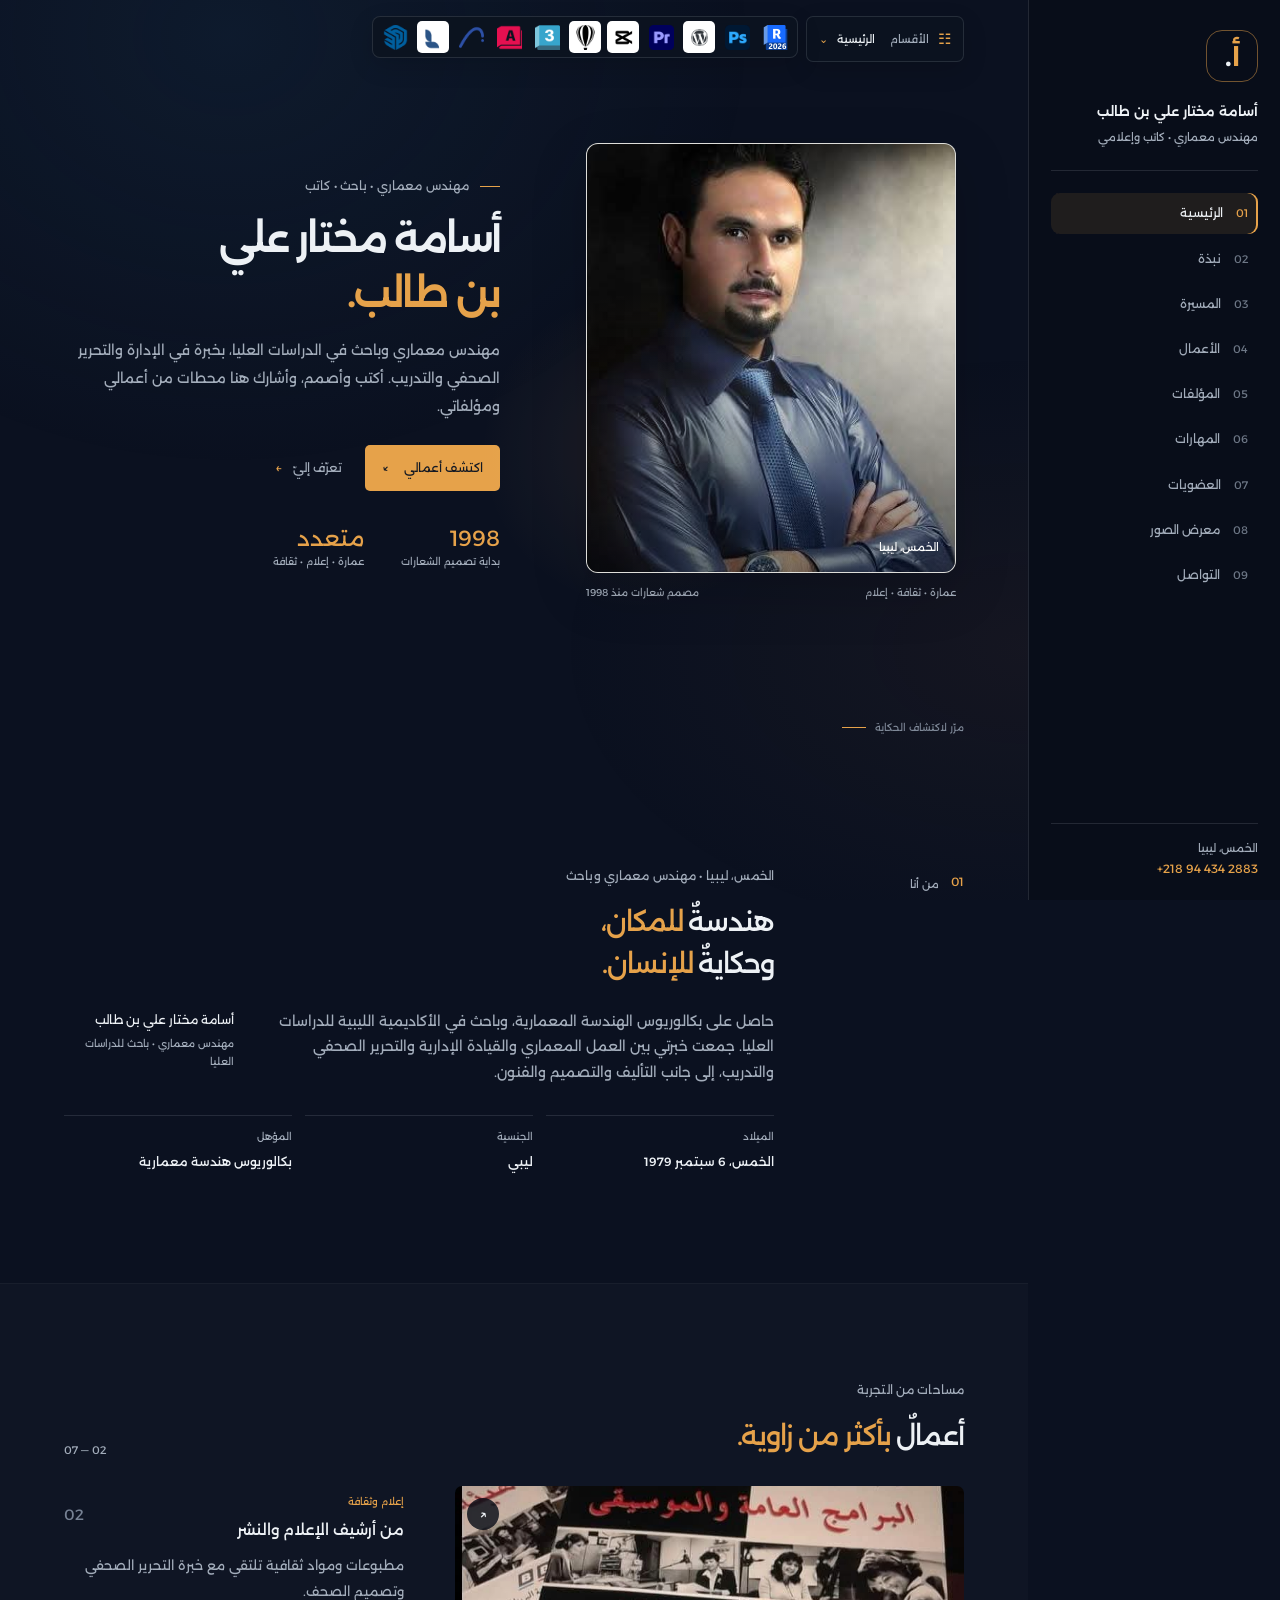
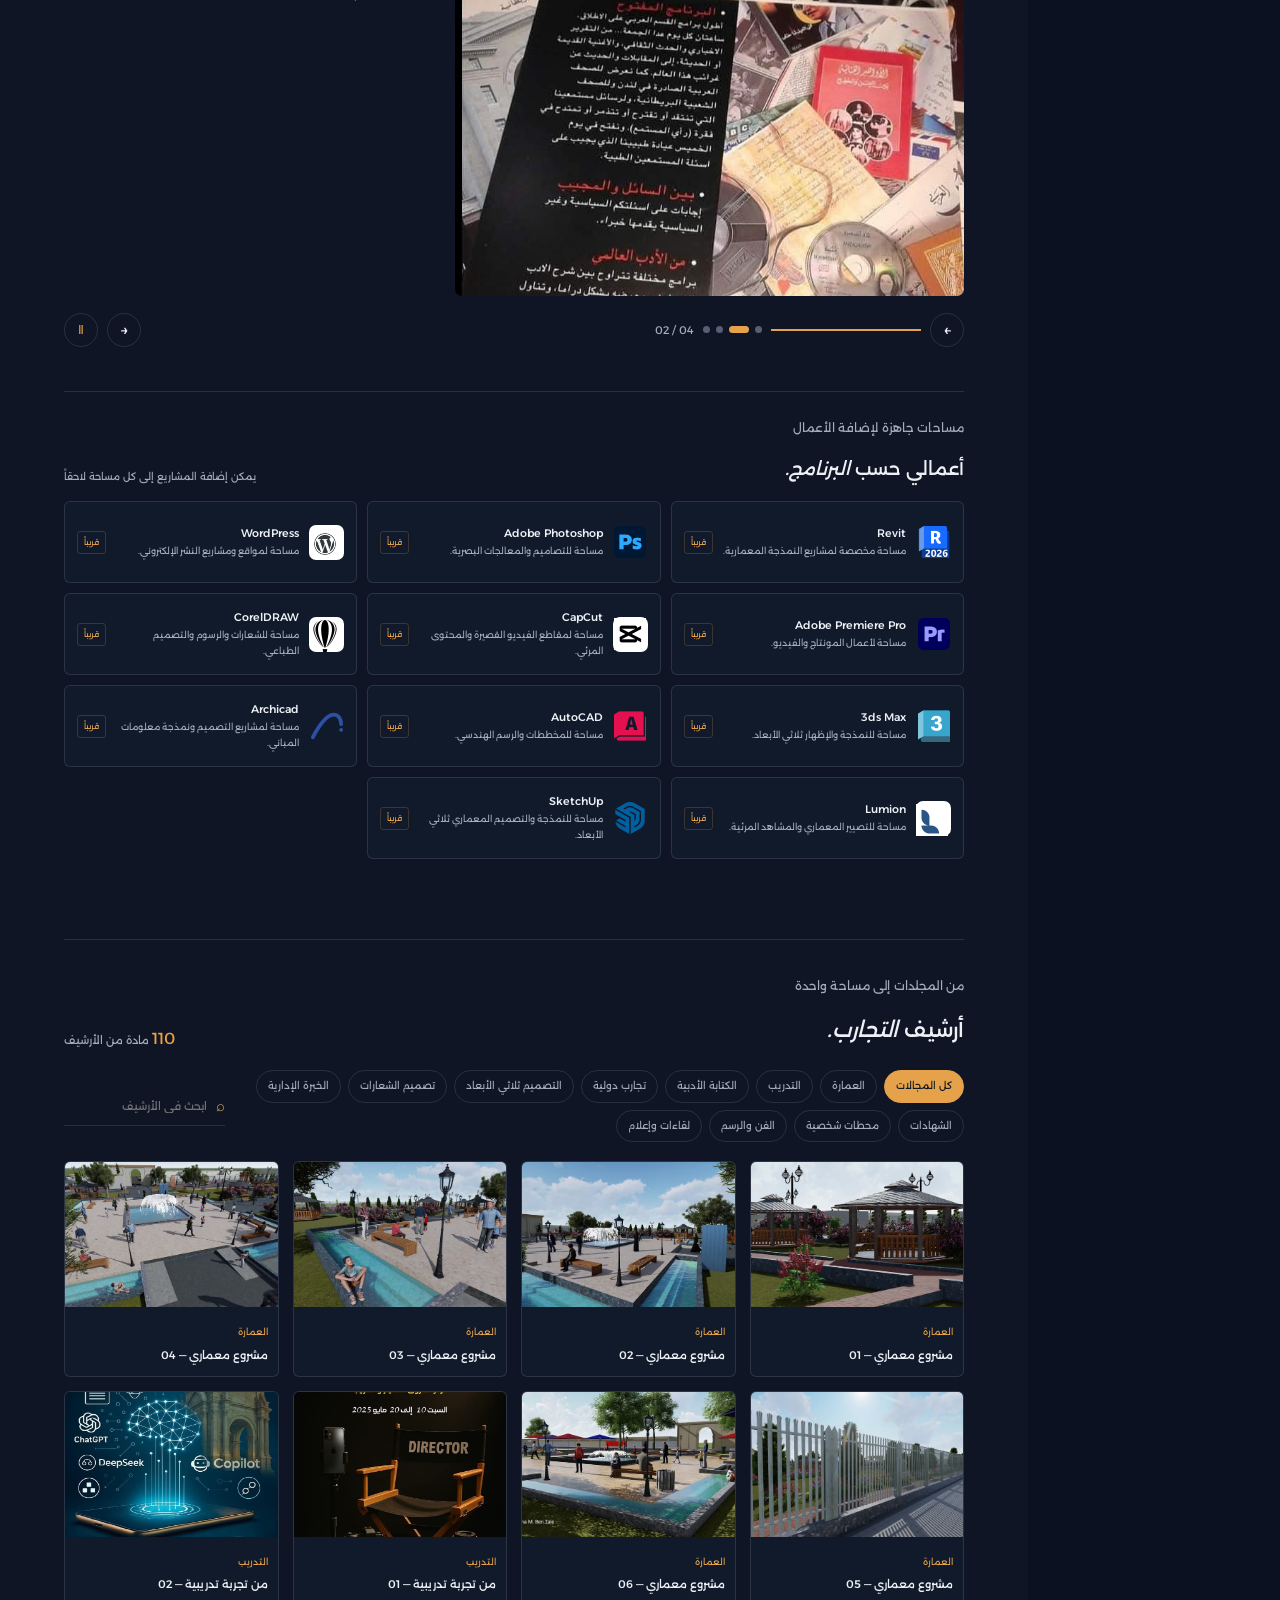
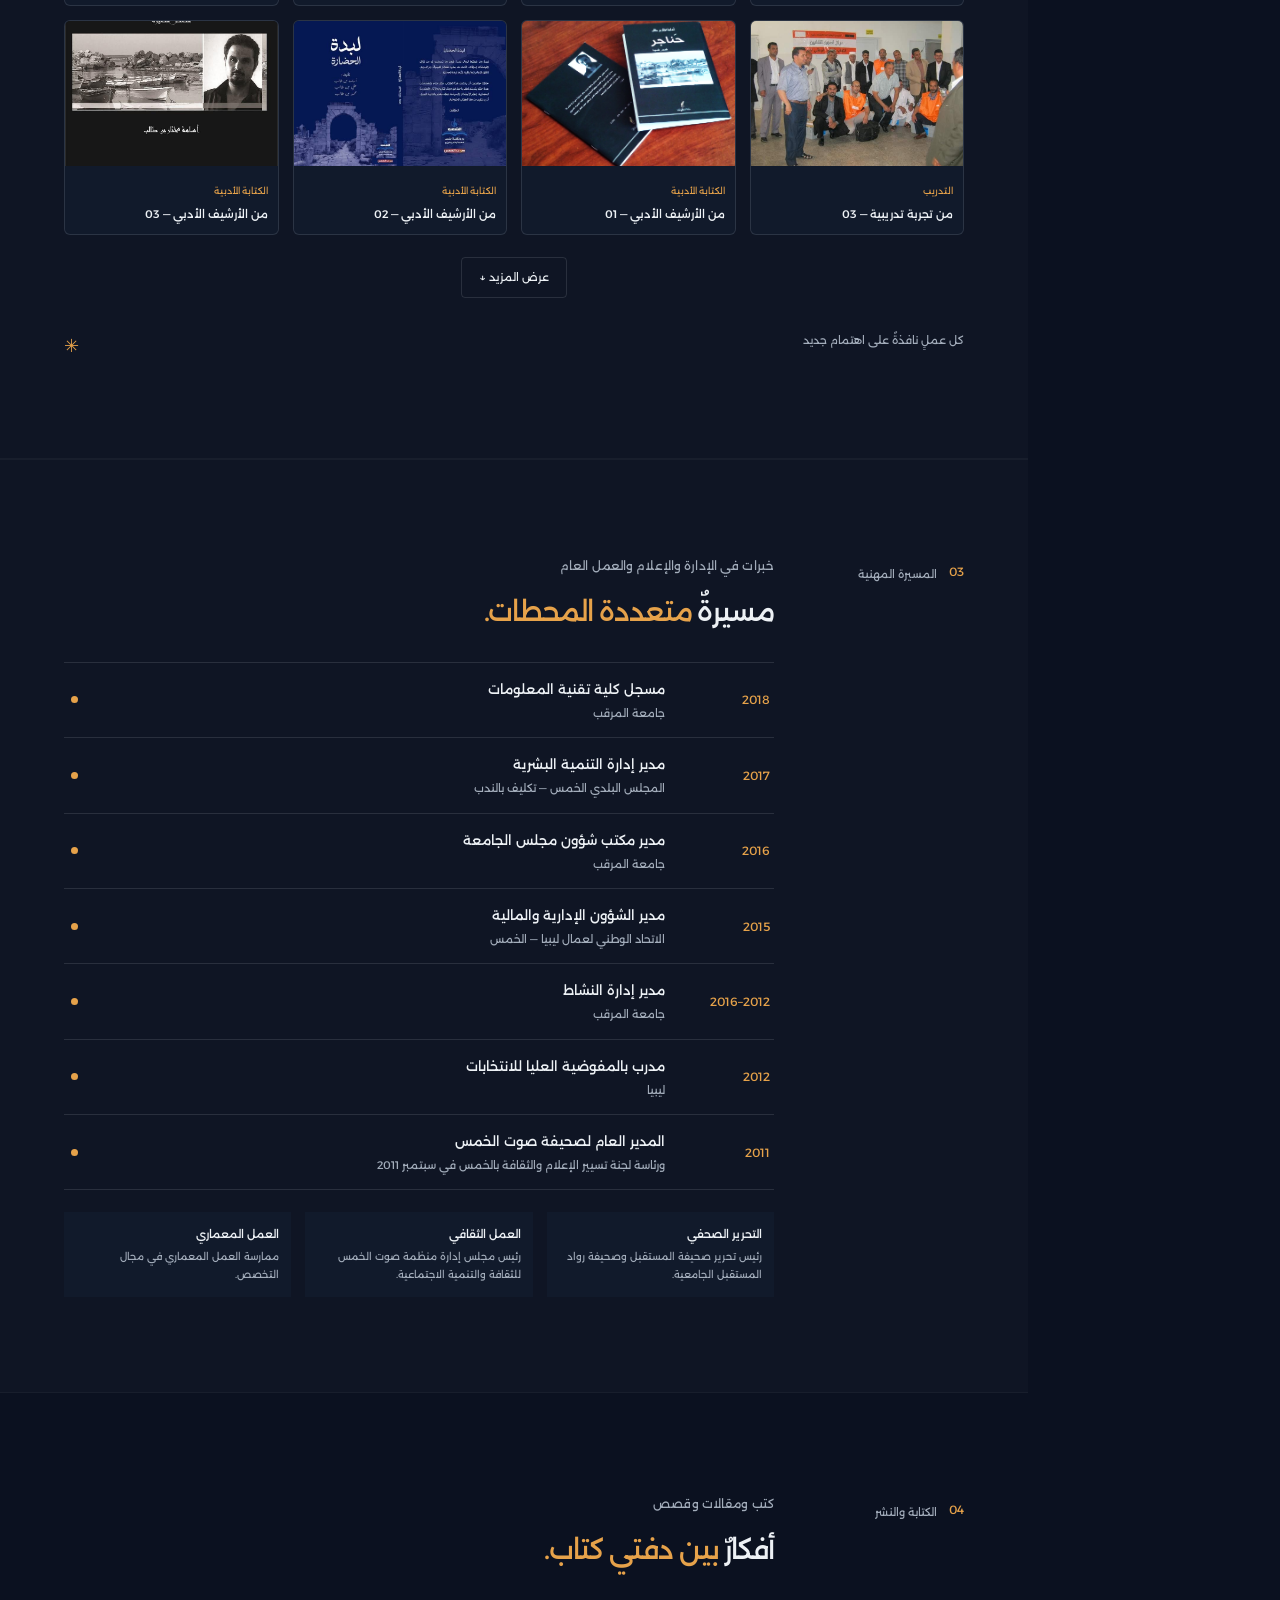
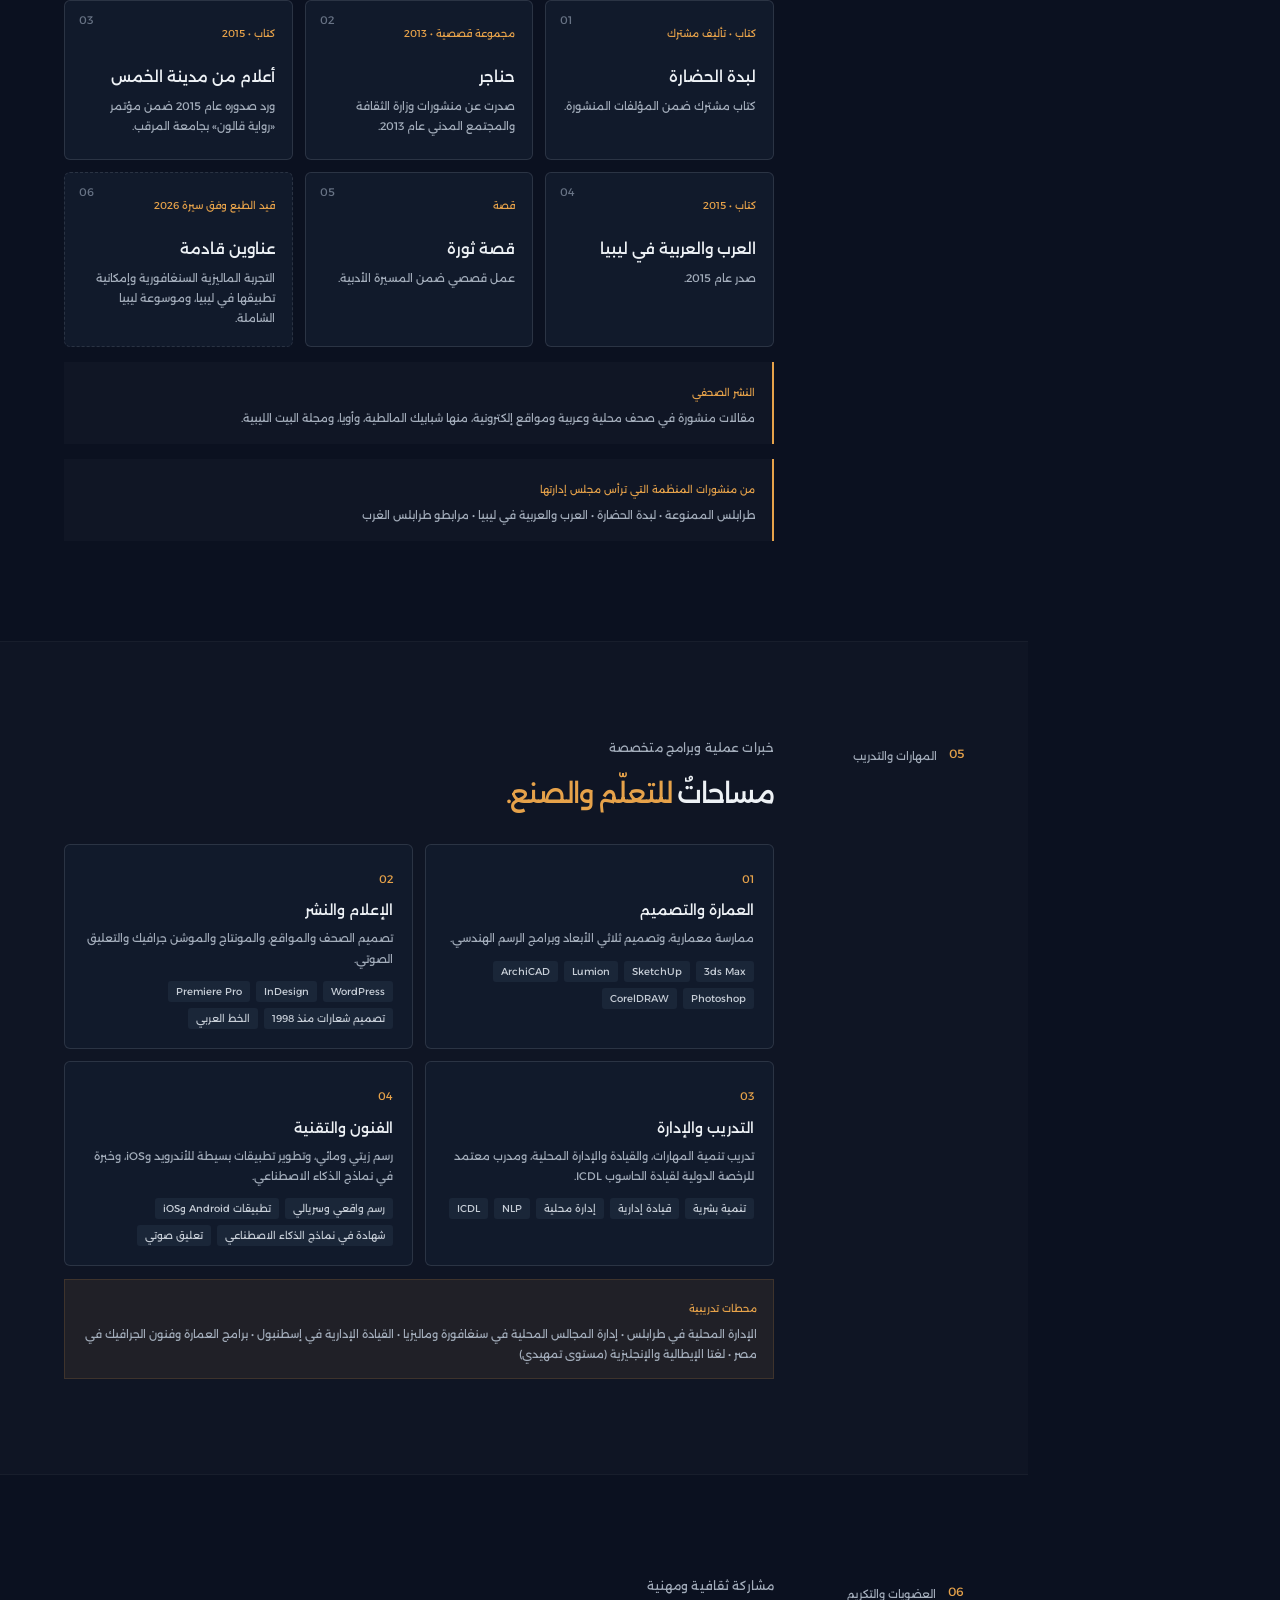
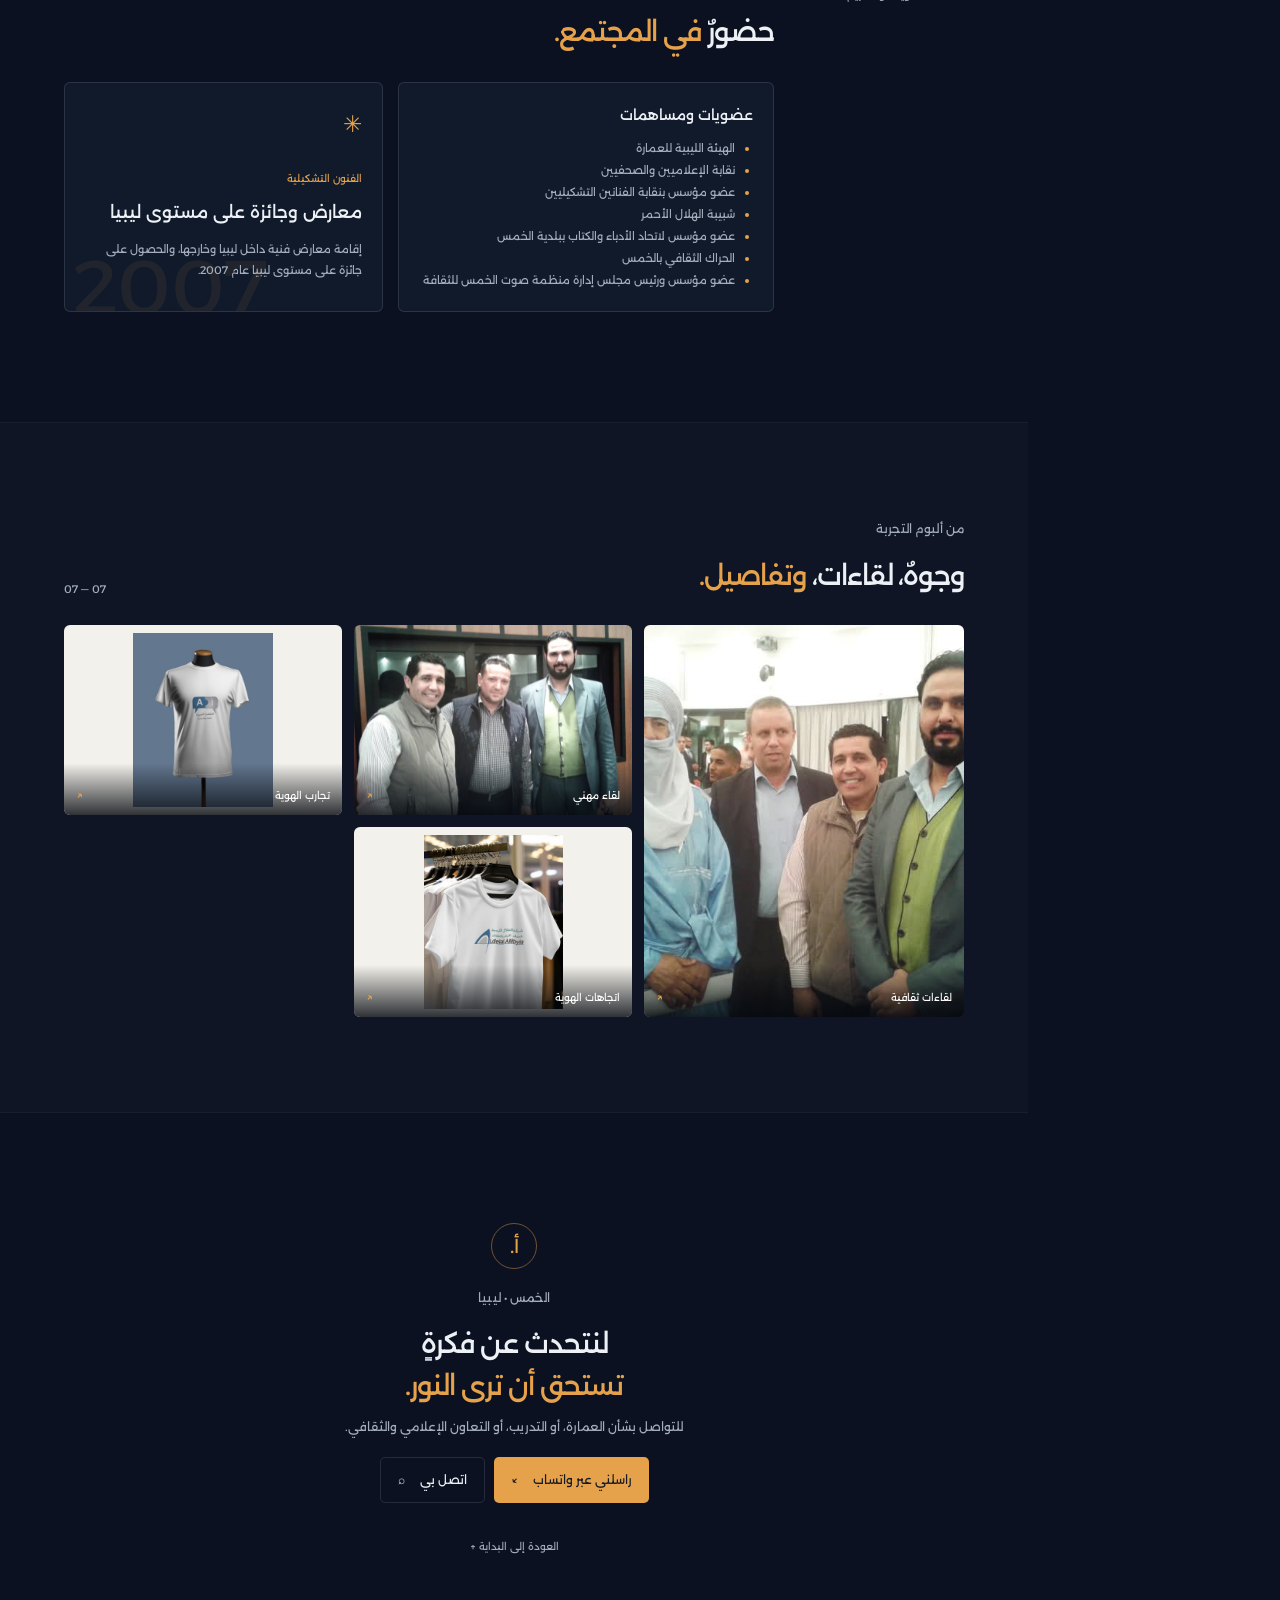
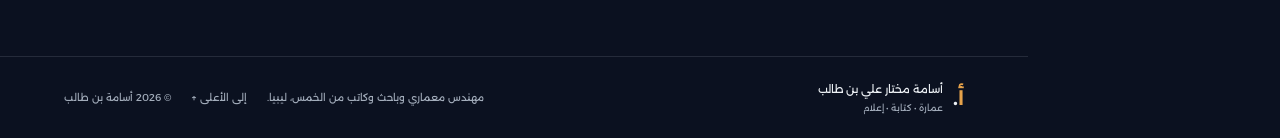
==== index.html @ 6894b748 "Publish Arabic portfolio site" ====
<!doctype html>
<html lang="ar" dir="rtl">
<head>
  <meta charset="utf-8">
  <meta name="viewport" content="width=device-width, initial-scale=1">
  <meta name="theme-color" content="#0b1120">
  <meta name="description" content="الموقع الشخصي لأسامة مختار علي بن طالب، مهندس معماري وباحث وكاتب وإعلامي من الخمس في ليبيا.">
  <title>أسامة مختار علي بن طالب — عمارة وكتابة وإعلام</title>
  <link rel="preconnect" href="https://fonts.googleapis.com">
  <link rel="preconnect" href="https://fonts.gstatic.com" crossorigin>
  <link href="https://fonts.googleapis.com/css2?family=Alexandria:wght@300;400;500;600;700&display=swap" rel="stylesheet">
  <link rel="stylesheet" href="style.css">
</head>
<body>
<div class="scroll-progress" aria-hidden="true"><span></span></div>
  <aside class="fixed-sidebar" aria-label="التنقل الرئيسي">
    <a class="side-brand" href="#top" aria-label="العودة للرئيسية"><span class="brand-mark">أ<span>.</span></span></a>
    <div class="side-identity"><strong>أسامة مختار علي بن طالب</strong><span>مهندس معماري • كاتب وإعلامي</span></div>
    <nav class="side-nav">
      <a class="active" href="#top"><span>01</span><b>الرئيسية</b></a>
      <a href="#about"><span>02</span><b>نبذة</b></a>
      <a href="#journey"><span>03</span><b>المسيرة</b></a>
      <a href="#work"><span>04</span><b>الأعمال</b></a>
      <a href="#publications"><span>05</span><b>المؤلفات</b></a>
      <a href="#skills"><span>06</span><b>المهارات</b></a>
      <a href="#affiliations"><span>07</span><b>العضويات</b></a>
      <a href="#gallery"><span>08</span><b>معرض الصور</b></a>
      <a href="#contact"><span>09</span><b>التواصل</b></a>
    </nav>
    <div class="side-contact"><span>الخمس، ليبيا</span><a href="tel:+218944342883" dir="ltr">+218 94 434 2883</a></div>
  </aside>

  <div class="quick-sections">
    <button class="quick-trigger" type="button" aria-expanded="false" aria-controls="quick-links"><span class="quick-trigger-icon">☷</span><span class="quick-label">الأقسام</span><span class="quick-current">الرئيسية</span><span class="quick-chevron">⌄</span></button>
    <nav class="quick-links" id="quick-links" aria-label="قائمة الأقسام" hidden>
      <a href="#top"><span>01</span>الرئيسية</a><a href="#about"><span>02</span>نبذة</a><a href="#journey"><span>03</span>المسيرة</a><a href="#work"><span>04</span>الأعمال</a><a href="#publications"><span>05</span>المؤلفات</a><a href="#skills"><span>06</span>المهارات</a><a href="#affiliations"><span>07</span>العضويات</a><a href="#gallery"><span>08</span>معرض الصور</a><a href="#contact"><span>09</span>التواصل</a>
    </nav>
  </div>
  <div class="software-shortcuts" aria-label="مساحات البرامج والأعمال"><a href="#tool-revit" aria-label="أعمال Revit" title="Revit"><img src="assets/software/revit-2026.png" alt="" loading="lazy"></a><a href="#tool-photoshop" aria-label="أعمال Adobe Photoshop" title="Photoshop"><img src="assets/software/photoshop-2026.png" alt="" loading="lazy"></a><a href="#tool-wordpress" aria-label="أعمال WordPress" title="WordPress"><img src="assets/software/wordpress.png" alt="" loading="lazy"></a><a href="#tool-premiere" aria-label="أعمال Adobe Premiere Pro" title="Premiere Pro"><img src="assets/software/premiere-pro-2026.png" alt="" loading="lazy"></a><a href="#tool-capcut" aria-label="أعمال CapCut" title="CapCut"><img src="assets/software/capcut.png" alt="" loading="lazy"></a><a href="#tool-corel" aria-label="أعمال CorelDRAW" title="CorelDRAW"><img src="assets/software/coreldraw.png" alt="" loading="lazy"></a><a href="#tool-3dsmax" aria-label="أعمال 3ds Max" title="3ds Max"><img src="assets/software/3dsmax.png" alt="" loading="lazy"></a><a href="#tool-autocad" aria-label="أعمال AutoCAD" title="AutoCAD"><img src="assets/software/autocad.png" alt="" loading="lazy"></a><a href="#tool-archicad" aria-label="أعمال Archicad" title="Archicad"><img src="assets/software/archicad.png" alt="" loading="lazy"></a><a href="#tool-lumion" aria-label="أعمال Lumion" title="Lumion"><img src="assets/software/lumion.png" alt="" loading="lazy"></a><a href="#tool-sketchup" aria-label="أعمال SketchUp" title="SketchUp"><img src="assets/software/sketchup.png" alt="" loading="lazy"></a></div>  <main>
    <section class="hero section-shell" id="top">
      <div class="hero-copy reveal">
        <p class="eyebrow"><i></i> مهندس معماري • باحث • كاتب</p>
        <h1>أسامة مختار علي<br><em>بن طالب.</em></h1>
        <p class="hero-intro">مهندس معماري وباحث في الدراسات العليا، بخبرة في الإدارة والتحرير الصحفي والتدريب. أكتب وأصمم، وأشارك هنا محطات من أعمالي ومؤلفاتي.</p>
        <div class="hero-actions"><a class="button button-dark" href="#work">اكتشف أعمالي <span>↙</span></a><a class="text-link" href="#about">تعرّف إليّ <span>←</span></a></div>
        <div class="hero-stats"><div><strong>1998</strong><span>بداية تصميم الشعارات</span></div><div><strong>متعدد</strong><span>عمارة • إعلام • ثقافة</span></div></div>
      </div>
      <div class="hero-art reveal"><div class="portrait-wrap"><img src="assets/portfolio/صور شخصية/FB_IMG_1752263552833.jpg" alt="صورة شخصية لأسامة مختار علي بن طالب" fetchpriority="high"><span class="portrait-tag">الخمس، ليبيا</span></div><div class="portrait-caption"><span>عمارة • ثقافة • إعلام</span><span>مصمم شعارات منذ 1998</span></div></div>
      <a class="scroll-cue" href="#about"><span></span> مرّر لاكتشاف الحكاية</a>
    </section>

    <section class="intro section-shell" id="about">
      <div class="section-label reveal"><span>01</span><span>من أنا</span></div>
      <div class="intro-content reveal"><p class="eyebrow">الخمس، ليبيا • مهندس معماري وباحث</p><h2>هندسةٌ <em>للمكان،</em><br>وحكايةٌ <em>للإنسان.</em></h2><div class="intro-bottom"><p>حاصل على بكالوريوس الهندسة المعمارية، وباحث في الأكاديمية الليبية للدراسات العليا. جمعت خبرتي بين العمل المعماري والقيادة الإدارية والتحرير الصحفي والتدريب، إلى جانب التأليف والتصميم والفنون.</p><div class="signature">أسامة مختار علي بن طالب <span>مهندس معماري • باحث للدراسات العليا</span></div></div><div class="bio-facts"><div><span>الميلاد</span><b>الخمس، 6 سبتمبر 1979</b></div><div><span>الجنسية</span><b>ليبي</b></div><div><span>المؤهل</span><b>بكالوريوس هندسة معمارية</b></div></div></div>
    </section>

    <section class="work-section" id="work">
      <div class="section-shell">
        <div class="section-heading reveal"><div><p class="eyebrow">مساحات من التجربة</p><h2>أعمالٌ <em>بأكثر من زاوية.</em></h2></div><span class="heading-count">02 — 07</span></div>
        <div class="work-grid work-slideshow" id="work-slideshow" aria-live="polite">
          <article class="work-card work-large reveal"><a href="assets/portfolio/تصاميم شعارات/FB_IMG_1752262540104.jpg" class="image-link" data-lightbox data-caption="هوية معمارية — تصوّرات للشعار"><img src="assets/portfolio/تصاميم شعارات/FB_IMG_1752262540104.jpg" alt="تصميم هوية معمارية باسم Architect Osama" loading="lazy"><span class="open-icon">↗</span></a><div class="work-meta"><div><span class="category">هوية بصرية</span><h3>ملامحُ هويةٍ معمارية</h3></div><span class="work-number">01</span></div><p>محاولات لصياغة علامة تجمع بين الحرف والبيت، وتترجم روح العمارة في لغة بصرية بسيطة.</p></article>
          <article class="work-card reveal"><a href="assets/FB_IMG_1752262755789.jpg" class="image-link" data-lightbox data-caption="مواد إعلامية وثقافية"><img src="assets/FB_IMG_1752262755789.jpg" alt="مطبوعات ومواد إعلامية وثقافية" loading="lazy"><span class="open-icon">↗</span></a><div class="work-meta"><div><span class="category">إعلام وثقافة</span><h3>من أرشيف الإعلام والنشر</h3></div><span class="work-number">02</span></div><p>مطبوعات ومواد ثقافية تلتقي مع خبرة التحرير الصحفي وتصميم الصحف.</p></article>
          <article class="work-card reveal"><a href="assets/FB_IMG_1680208608069.jpg" class="image-link" data-lightbox data-caption="حوار إذاعي في الاستوديو"><img src="assets/FB_IMG_1680208608069.jpg" alt="لقاء إذاعي في الاستوديو" loading="lazy"><span class="open-icon">↗</span></a><div class="work-meta"><div><span class="category">لقاءات وحوار</span><h3>حين يبدأ الحوار</h3></div><span class="work-number">03</span></div><p>مساحة للاستماع وتبادل الأفكار، حيث يلتقي الصوت بالتجربة الإنسانية.</p></article>
          <article class="work-card work-large reveal"><a href="assets/FB_IMG_1752262750386.jpg" class="image-link" data-lightbox data-caption="مراسلات ومواد ثقافية من ليبيا"><img src="assets/FB_IMG_1752262750386.jpg" alt="رسالة ومطبوعات ثقافية من ليبيا" loading="lazy"><span class="open-icon">↗</span></a><div class="work-meta"><div><span class="category">أرشيف شخصي</span><h3>رسائلٌ تحمل الحكاية</h3></div><span class="work-number">04</span></div><p>وثيقة من رحلةٍ شخصية؛ تذكيرٌ بأن لكل مشروع بداية، ولكل فكرة طريقاً تعبره.</p></article>
        </div>
        <div class="slideshow-controls" aria-label="التحكم في عرض الأعمال"><button type="button" class="slide-prev" aria-label="العمل السابق">←</button><span class="slide-progress" aria-hidden="true"><i></i></span><div class="slide-dots" role="group" aria-label="اختر عملاً"></div><span class="slide-counter" aria-live="polite"></span><button type="button" class="slide-next" aria-label="العمل التالي">→</button><button type="button" class="slide-pause" aria-label="إيقاف العرض التلقائي">Ⅱ</button></div>
        <section class="software-work" aria-labelledby="software-heading"><div class="software-heading"><div><p class="eyebrow">مساحات جاهزة لإضافة الأعمال</p><h3 id="software-heading">أعمالي حسب <em>البرنامج.</em></h3></div><span>يمكن إضافة المشاريع إلى كل مساحة لاحقاً</span></div><div class="software-grid"><article class="software-card reveal" id="tool-revit"><span class="software-icon"><img src="assets/software/revit-2026.png" alt="" loading="lazy"></span><div><h4>Revit</h4><p>مساحة مخصصة لمشاريع النمذجة المعمارية.</p></div><span class="software-empty">قريباً</span></article><article class="software-card reveal" id="tool-photoshop"><span class="software-icon"><img src="assets/software/photoshop-2026.png" alt="" loading="lazy"></span><div><h4>Adobe Photoshop</h4><p>مساحة للتصاميم والمعالجات البصرية.</p></div><span class="software-empty">قريباً</span></article><article class="software-card reveal" id="tool-wordpress"><span class="software-icon"><img src="assets/software/wordpress.png" alt="" loading="lazy"></span><div><h4>WordPress</h4><p>مساحة لمواقع ومشاريع النشر الإلكتروني.</p></div><span class="software-empty">قريباً</span></article><article class="software-card reveal" id="tool-premiere"><span class="software-icon"><img src="assets/software/premiere-pro-2026.png" alt="" loading="lazy"></span><div><h4>Adobe Premiere Pro</h4><p>مساحة لأعمال المونتاج والفيديو.</p></div><span class="software-empty">قريباً</span></article><article class="software-card reveal" id="tool-capcut"><span class="software-icon"><img src="assets/software/capcut.png" alt="" loading="lazy"></span><div><h4>CapCut</h4><p>مساحة لمقاطع الفيديو القصيرة والمحتوى المرئي.</p></div><span class="software-empty">قريباً</span></article><article class="software-card reveal" id="tool-corel"><span class="software-icon"><img src="assets/software/coreldraw.png" alt="" loading="lazy"></span><div><h4>CorelDRAW</h4><p>مساحة للشعارات والرسوم والتصميم الطباعي.</p></div><span class="software-empty">قريباً</span></article><article class="software-card reveal" id="tool-3dsmax"><span class="software-icon"><img src="assets/software/3dsmax.png" alt="" loading="lazy"></span><div><h4>3ds Max</h4><p>مساحة للنمذجة والإظهار ثلاثي الأبعاد.</p></div><span class="software-empty">قريباً</span></article><article class="software-card reveal" id="tool-autocad"><span class="software-icon"><img src="assets/software/autocad.png" alt="" loading="lazy"></span><div><h4>AutoCAD</h4><p>مساحة للمخططات والرسم الهندسي.</p></div><span class="software-empty">قريباً</span></article><article class="software-card reveal" id="tool-archicad"><span class="software-icon"><img src="assets/software/archicad.png" alt="" loading="lazy"></span><div><h4>Archicad</h4><p>مساحة لمشاريع التصميم ونمذجة معلومات المباني.</p></div><span class="software-empty">قريباً</span></article><article class="software-card reveal" id="tool-lumion"><span class="software-icon"><img src="assets/software/lumion.png" alt="" loading="lazy"></span><div><h4>Lumion</h4><p>مساحة للتصيير المعماري والمشاهد المرئية.</p></div><span class="software-empty">قريباً</span></article><article class="software-card reveal" id="tool-sketchup"><span class="software-icon"><img src="assets/software/sketchup.png" alt="" loading="lazy"></span><div><h4>SketchUp</h4><p>مساحة للنمذجة والتصميم المعماري ثلاثي الأبعاد.</p></div><span class="software-empty">قريباً</span></article></div></section>
        <div class="archive-block" id="archive">
          <div class="archive-heading reveal"><div><p class="eyebrow">من المجلدات إلى مساحة واحدة</p><h3>أرشيف <em>التجارب.</em></h3></div><span class="archive-count"><b id="archive-total">٠</b> مادة من الأرشيف</span></div>
          <div class="archive-toolbar"><div class="archive-filters" role="group" aria-label="تصفية الأعمال حسب المجال"></div><label class="archive-search"><span>⌕</span><input type="search" id="archive-search" placeholder="ابحث في الأرشيف" aria-label="ابحث في الأرشيف"></label></div>
          <div class="archive-grid" id="archive-grid" aria-live="polite"></div>
          <div class="archive-empty" hidden>لا توجد نتائج تطابق بحثك.</div>
          <button class="archive-more" id="archive-more" type="button">عرض المزيد <span>↓</span></button>
        </div>
        <div class="work-foot reveal"><span>كل عملٍ نافذةٌ على اهتمام جديد</span><span class="ornament">✳</span></div>
      </div>
    </section>

    <section class="career-section" id="journey"><div class="section-shell career-layout">
      <div class="section-label reveal"><span>03</span><span>المسيرة المهنية</span></div>
      <div class="career-content"><div class="section-heading reveal"><div><p class="eyebrow">خبرات في الإدارة والإعلام والعمل العام</p><h2>مسيرةٌ <em>متعددة المحطات.</em></h2></div></div>
        <div class="timeline">
          <article class="timeline-item reveal"><span class="timeline-date">2018</span><div><h3>مسجل كلية تقنية المعلومات</h3><p>جامعة المرقب</p></div><span class="timeline-dot"></span></article>
          <article class="timeline-item reveal"><span class="timeline-date">2017</span><div><h3>مدير إدارة التنمية البشرية</h3><p>المجلس البلدي الخمس — تكليف بالندب</p></div><span class="timeline-dot"></span></article>
          <article class="timeline-item reveal"><span class="timeline-date">2016</span><div><h3>مدير مكتب شؤون مجلس الجامعة</h3><p>جامعة المرقب</p></div><span class="timeline-dot"></span></article>
          <article class="timeline-item reveal"><span class="timeline-date">2015</span><div><h3>مدير الشؤون الإدارية والمالية</h3><p>الاتحاد الوطني لعمال ليبيا — الخمس</p></div><span class="timeline-dot"></span></article>
          <article class="timeline-item reveal"><span class="timeline-date">2012–2016</span><div><h3>مدير إدارة النشاط</h3><p>جامعة المرقب</p></div><span class="timeline-dot"></span></article>
          <article class="timeline-item reveal"><span class="timeline-date">2012</span><div><h3>مدرب بالمفوضية العليا للانتخابات</h3><p>ليبيا</p></div><span class="timeline-dot"></span></article>
          <article class="timeline-item reveal"><span class="timeline-date">2011</span><div><h3>المدير العام لصحيفة صوت الخمس</h3><p>ورئاسة لجنة تسيير الإعلام والثقافة بالخمس في سبتمبر 2011</p></div><span class="timeline-dot"></span></article>
        </div>
        <div class="career-notes reveal"><p><b>التحرير الصحفي</b> رئيس تحرير صحيفة المستقبل وصحيفة رواد المستقبل الجامعية.</p><p><b>العمل الثقافي</b> رئيس مجلس إدارة منظمة صوت الخمس للثقافة والتنمية الاجتماعية.</p><p><b>العمل المعماري</b> ممارسة العمل المعماري في مجال التخصص.</p></div>
      </div>
    </div></section>

    <section class="publications section-shell" id="publications"><div class="section-label reveal"><span>04</span><span>الكتابة والنشر</span></div><div class="pub-content">
      <div class="section-heading reveal"><div><p class="eyebrow">كتب ومقالات وقصص</p><h2>أفكارٌ <em>بين دفتي كتاب.</em></h2></div></div>
      <div class="book-grid">
        <article class="book-card reveal"><span class="book-index">01</span><span class="book-type">كتاب • تأليف مشترك</span><h3>لبدة الحضارة</h3><p>كتاب مشترك ضمن المؤلفات المنشورة.</p></article>
        <article class="book-card reveal"><span class="book-index">02</span><span class="book-type">مجموعة قصصية • 2013</span><h3>حناجر</h3><p>صدرت عن منشورات وزارة الثقافة والمجتمع المدني عام 2013.</p></article>
        <article class="book-card reveal"><span class="book-index">03</span><span class="book-type">كتاب • 2015</span><h3>أعلام من مدينة الخمس</h3><p>ورد صدوره عام 2015 ضمن مؤتمر «رواية قالون» بجامعة المرقب.</p></article>
        <article class="book-card reveal"><span class="book-index">04</span><span class="book-type">كتاب • 2015</span><h3>العرب والعربية في ليبيا</h3><p>صدر عام 2015.</p></article>
        <article class="book-card reveal"><span class="book-index">05</span><span class="book-type">قصة</span><h3>قصة ثورة</h3><p>عمل قصصي ضمن المسيرة الأدبية.</p></article>
        <article class="book-card book-upcoming reveal"><span class="book-index">06</span><span class="book-type">قيد الطبع وفق سيرة 2026</span><h3>عناوين قادمة</h3><p>التجربة الماليزية السنغافورية وإمكانية تطبيقها في ليبيا، وموسوعة ليبيا الشاملة.</p></article>
      </div>
      <div class="press-note reveal"><span>النشر الصحفي</span><p>مقالات منشورة في صحف محلية وعربية ومواقع إلكترونية، منها شبابيك المالطية، وأويا، ومجلة البيت الليبية.</p></div>
      <div class="org-publications reveal"><span>من منشورات المنظمة التي ترأس مجلس إدارتها</span><p>طرابلس الممنوعة • لبدة الحضارة • العرب والعربية في ليبيا • مرابطو طرابلس الغرب</p></div>
    </div></section>

    <section class="skills-section" id="skills"><div class="section-shell skills-layout"><div class="section-label reveal"><span>05</span><span>المهارات والتدريب</span></div><div class="skills-content">
      <div class="section-heading reveal"><div><p class="eyebrow">خبرات عملية وبرامج متخصصة</p><h2>مساحاتٌ <em>للتعلّم والصنع.</em></h2></div></div>
      <div class="skill-panels">
        <article class="skill-panel reveal"><span class="skill-number">01</span><h3>العمارة والتصميم</h3><p>ممارسة معمارية، وتصميم ثلاثي الأبعاد وبرامج الرسم الهندسي.</p><div class="skill-tags"><span>3ds Max</span><span>SketchUp</span><span>Lumion</span><span>ArchiCAD</span><span>Photoshop</span><span>CorelDRAW</span></div></article>
        <article class="skill-panel reveal"><span class="skill-number">02</span><h3>الإعلام والنشر</h3><p>تصميم الصحف والمواقع، والمونتاج والموشن جرافيك والتعليق الصوتي.</p><div class="skill-tags"><span>WordPress</span><span>InDesign</span><span>Premiere Pro</span><span>تصميم شعارات منذ 1998</span><span>الخط العربي</span></div></article>
        <article class="skill-panel reveal"><span class="skill-number">03</span><h3>التدريب والإدارة</h3><p>تدريب تنمية المهارات، والقيادة والإدارة المحلية، ومدرب معتمد للرخصة الدولية لقيادة الحاسوب ICDL.</p><div class="skill-tags"><span>تنمية بشرية</span><span>قيادة إدارية</span><span>إدارة محلية</span><span>NLP</span><span>ICDL</span></div></article>
        <article class="skill-panel reveal"><span class="skill-number">04</span><h3>الفنون والتقنية</h3><p>رسم زيتي ومائي، وتطوير تطبيقات بسيطة للأندرويد وiOS، وخبرة في نماذج الذكاء الاصطناعي.</p><div class="skill-tags"><span>رسم واقعي وسريالي</span><span>تطبيقات Android وiOS</span><span>شهادة في نماذج الذكاء الاصطناعي</span><span>تعليق صوتي</span></div></article>
      </div>
      <div class="training-strip reveal"><span>محطات تدريبية</span><p>الإدارة المحلية في طرابلس • إدارة المجالس المحلية في سنغافورة وماليزيا • القيادة الإدارية في إسطنبول • برامج العمارة وفنون الجرافيك في مصر • لغتا الإيطالية والإنجليزية (مستوى تمهيدي)</p></div>
    </div></div></section>

    <section class="affiliations section-shell" id="affiliations"><div class="section-label reveal"><span>06</span><span>العضويات والتكريم</span></div><div class="affiliations-content"><div class="section-heading reveal"><div><p class="eyebrow">مشاركة ثقافية ومهنية</p><h2>حضورٌ <em>في المجتمع.</em></h2></div></div><div class="affiliations-grid">
      <div class="affiliation-list reveal"><h3>عضويات ومساهمات</h3><ul><li>الهيئة الليبية للعمارة</li><li>نقابة الإعلاميين والصحفيين</li><li>عضو مؤسس بنقابة الفنانين التشكيليين</li><li>شبيبة الهلال الأحمر</li><li>عضو مؤسس لاتحاد الأدباء والكتاب ببلدية الخمس</li><li>الحراك الثقافي بالخمس</li><li>عضو مؤسس ورئيس مجلس إدارة منظمة صوت الخمس للثقافة</li></ul></div>
      <div class="award-card reveal"><span class="award-star">✳</span><span class="book-type">الفنون التشكيلية</span><h3>معارض وجائزة على مستوى ليبيا</h3><p>إقامة معارض فنية داخل ليبيا وخارجها، والحصول على جائزة على مستوى ليبيا عام 2007.</p><span class="award-year">2007</span></div>
    </div></div></section>

    <section class="gallery-section" id="gallery">
      <div class="section-shell"><div class="section-heading reveal"><div><p class="eyebrow">من ألبوم التجربة</p><h2>وجوهٌ، لقاءات، <em>وتفاصيل.</em></h2></div><span class="heading-count">07 — 07</span></div>
        <div class="gallery-grid">
          <button class="gallery-item gallery-tall reveal" data-lightbox data-src="assets/FB_IMG_1752263571634.jpg" data-caption="لقاء ضمن نشاط ثقافي" aria-label="تكبير صورة لقاء ثقافي"><img src="assets/FB_IMG_1752263571634.jpg" alt="لقاء ثقافي مع مجموعة من المشاركين" loading="lazy"><span>لقاءات ثقافية <b>↗</b></span></button>
          <button class="gallery-item reveal" data-lightbox data-src="assets/FB_IMG_1752263576389.jpg" data-caption="لقاء مهني"><img src="assets/FB_IMG_1752263576389.jpg" alt="لقاء مهني" loading="lazy"><span>لقاء مهني <b>↗</b></span></button>
          <button class="gallery-item gallery-logo reveal" data-lightbox data-src="assets/portfolio/تصاميم شعارات/FB_IMG_1752262543356.jpg" data-caption="اتجاهات متعددة لهوية Architect Osama" aria-label="تكبير تصاميم الشعار"><img src="assets/portfolio/تصاميم شعارات/FB_IMG_1752262543356.jpg" alt="مجموعة تصورات لهوية Architect Osama" loading="lazy"><span>تجارب الهوية <b>↗</b></span></button>
          <button class="gallery-item gallery-logo reveal" data-lightbox data-src="assets/portfolio/تصاميم شعارات/FB_IMG_1752262548544.jpg" data-caption="اتجاه بديل لهوية Architect Osama" aria-label="تكبير تصور بديل للشعار"><img src="assets/portfolio/تصاميم شعارات/FB_IMG_1752262548544.jpg" alt="تصوّر أسود وبرتقالي لهوية Architect Osama" loading="lazy"><span>اتجاهات الهوية <b>↗</b></span></button>
        </div>
      </div>
    </section>

    <section class="closing section-shell" id="contact"><div class="closing-mark">أ.</div><p class="eyebrow reveal">الخمس • ليبيا</p><h2 class="reveal">لنتحدث عن فكرةٍ<br><em>تستحق أن ترى النور.</em></h2><p class="contact-intro reveal">للتواصل بشأن العمارة، أو التدريب، أو التعاون الإعلامي والثقافي.</p><div class="contact-actions reveal"><a class="button button-dark" href="https://wa.me/218944342883" target="_blank" rel="noopener">راسلني عبر واتساب <span>↙</span></a><a class="button button-light" href="tel:+218944342883">اتصل بي <span>⌕</span></a></div><a href="#top" class="back-to-top-link">العودة إلى البداية ↑</a></section>
  </main>
  <footer class="site-footer"><a class="brand" href="#top"><span class="brand-mark">أ<span>.</span></span><span class="brand-name">أسامة مختار علي بن طالب<small>عمارة • كتابة • إعلام</small></span></a><p>مهندس معماري وباحث وكاتب من الخمس، ليبيا.</p><a href="#top" class="back-top">إلى الأعلى ↑</a><small class="copyright">© <span id="year"></span> أسامة بن طالب</small></footer>
  <div class="lightbox" role="dialog" aria-modal="true" aria-label="عارض الصور" aria-hidden="true"><button class="lightbox-close" aria-label="إغلاق الصورة">×</button><button class="lightbox-prev" aria-label="الصورة السابقة">→</button><figure><img src="" alt=""><figcaption></figcaption></figure><button class="lightbox-next" aria-label="الصورة التالية">←</button></div>
  <script src="assets/portfolio-data.js"></script>
  <script src="script.js"></script>
</body>
</html>
---- style.css ----
:root{--bg:#0b1120;--panel:#111a2b;--panel-2:#151f32;--line:rgba(226,232,240,.12);--text:#edf1f5;--muted:#a3adbb;--accent:#e6a24a;--accent-2:#c87945;--sidebar:252px;--content:1160px;--body:15px;--small:13px;--h1:clamp(2rem,3.1vw,2.8rem);--h2:clamp(1.55rem,2.1vw,2rem);font-family:"Alexandria",Tahoma,sans-serif;color-scheme:dark}*{box-sizing:border-box}html{scroll-behavior:smooth;scroll-padding-top:30px}body{margin:0;background:var(--bg);color:var(--text);font-family:"Alexandria",Tahoma,sans-serif;font-size:var(--body);line-height:1.85;overflow-x:hidden}body::before{content:"";position:fixed;inset:0;pointer-events:none;background:radial-gradient(ellipse at 18% 4%,rgba(26,61,92,.22),transparent 35%),radial-gradient(ellipse at 80% 72%,rgba(119,72,42,.09),transparent 32%);z-index:-1}a{color:inherit;text-decoration:none}button,input{font:inherit}.fixed-sidebar{position:fixed;z-index:20;inset:0 0 0 auto;width:var(--sidebar);padding:30px 22px 24px;background:#080d19;border-left:1px solid var(--line);display:flex;flex-direction:column;align-items:stretch}.side-brand{width:52px;height:52px;display:grid;place-items:center;border:1px solid rgba(230,162,74,.48);border-radius:16px;color:var(--accent);margin:0 0 17px}.brand-mark{font-family:"Alexandria",Tahoma,sans-serif;font-size:27px;font-weight:700;line-height:1}.brand-mark span{color:var(--text)}.side-identity{padding-bottom:23px;border-bottom:1px solid var(--line);display:grid;gap:4px}.side-identity strong{font-size:13px;font-weight:600}.side-identity>span,.side-contact span{font-size:11px;color:var(--muted)}.side-nav{display:grid;gap:5px;margin:22px 0}.side-nav a{display:flex;align-items:center;gap:13px;padding:9px 10px;color:var(--muted);border-radius:9px;font-size:12px;transition:.2s ease}.side-nav a span{font:11px "Alexandria",Tahoma,sans-serif;color:#6d7786}.side-nav a b{font-weight:400}.side-nav a:hover,.side-nav a.active{background:rgba(230,162,74,.1);color:var(--text)}.side-nav a.active{box-shadow:inset -2px 0 var(--accent)}.side-nav a.active span{color:var(--accent)}.side-contact{margin-top:auto;padding-top:14px;border-top:1px solid var(--line);display:grid;gap:3px}.side-contact a{font:12px "Alexandria",Tahoma,sans-serif;color:var(--accent);width:max-content}.scroll-progress{position:fixed;z-index:30;top:0;left:0;right:var(--sidebar);height:2px}.scroll-progress span{display:block;height:100%;width:0;background:linear-gradient(90deg,var(--accent-2),var(--accent));transition:width .08s linear}main,.site-footer{margin-right:var(--sidebar)}.section-shell{width:min(100%,var(--content));margin-inline:auto;padding-inline:clamp(24px,5vw,70px)}section[id]{scroll-margin-top:24px}.hero{min-height:min(760px,100svh);display:grid;grid-template-columns:1.06fr .94fr;align-items:center;gap:clamp(30px,6vw,88px);padding-top:60px;padding-bottom:74px;position:relative;direction:ltr}.hero-copy,.hero-art{direction:rtl}.eyebrow{font-size:12px;color:var(--muted);margin:0 0 14px;letter-spacing:.01em}.eyebrow i{display:inline-block;width:20px;height:1px;background:var(--accent);vertical-align:middle;margin-left:8px}.hero h1{font-size:var(--h1);line-height:1.4;letter-spacing:-.055em;margin:0 0 14px;font-weight:600}.hero h1 em,h2 em{font-style:normal;color:var(--accent)}.hero-intro{max-width:480px;color:var(--muted);font-size:14px;line-height:2;margin:0}.hero-actions{display:flex;align-items:center;gap:23px;margin-top:25px}.button{min-height:46px;padding:10px 17px;display:inline-flex;gap:15px;align-items:center;justify-content:center;font-size:12px;border-radius:5px;transition:transform .2s,background .2s}.button:hover{transform:translateY(-2px)}.button-dark{background:var(--accent);color:#141923}.button-dark:hover{background:#f0b96d}.button-light{border:1px solid var(--line)}.text-link{font-size:12px;color:var(--muted)}.text-link span{color:var(--accent);margin-right:8px}.hero-stats{display:flex;gap:37px;margin-top:34px}.hero-stats div{display:grid;gap:1px}.hero-stats strong{font:22px "Alexandria",Tahoma,sans-serif;color:var(--accent)}.hero-stats span{font-size:10px;color:var(--muted)}.hero-art{width:min(100%,370px);justify-self:center}.portrait-wrap{height:430px;max-height:55vh;position:relative;border-radius:12px;overflow:hidden;background:#d9d9d5;border:1px solid rgba(255,255,255,.12)}.portrait-wrap::after{content:"";position:absolute;inset:35% 0 0;background:linear-gradient(transparent,rgba(5,9,16,.5))}.portrait-wrap img{width:100%;height:100%;object-fit:cover;object-position:center 25%;display:block}.portrait-tag{position:absolute;z-index:1;bottom:15px;right:16px;color:white;font-size:11px}.portrait-caption{display:flex;justify-content:space-between;gap:8px;color:var(--muted);font-size:10px;padding-top:11px}.scroll-cue{position:absolute;bottom:23px;right:clamp(24px,5vw,70px);font-size:10px;color:#7f8998;display:flex;align-items:center;gap:9px}.scroll-cue span{height:1px;width:24px;background:var(--accent)}.intro,.publications,.affiliations{display:grid;grid-template-columns:155px 1fr;gap:35px;padding-top:105px;padding-bottom:110px}.section-label{display:flex;align-items:flex-start;gap:12px;color:var(--muted);font-size:11px;padding-top:9px}.section-label span:first-child{font:12px "Alexandria",Tahoma,sans-serif;color:var(--accent)}.intro-content h2,.section-heading h2,.closing h2{font-size:var(--h2);line-height:1.55;letter-spacing:-.04em;margin:0 0 24px;font-weight:500}.intro-bottom{display:flex;align-items:flex-start;gap:35px}.intro-bottom>p{max-width:590px;margin:0;color:var(--muted);font-size:14px}.signature{min-width:170px;font-size:12px}.signature span{display:block;font-size:10px;color:var(--muted);margin-top:4px}.bio-facts{display:grid;grid-template-columns:repeat(3,1fr);gap:13px;margin-top:29px}.bio-facts div{border-top:1px solid var(--line);padding-top:12px;display:grid;gap:4px}.bio-facts span{font-size:10px;color:var(--muted)}.bio-facts b{font-size:12px;font-weight:500}.work-section,.career-section,.skills-section,.gallery-section{background:rgba(255,255,255,.018);border-block:1px solid rgba(255,255,255,.035);padding:95px 0}.section-heading{display:flex;align-items:end;justify-content:space-between;margin-bottom:29px}.section-heading h2{margin:0}.heading-count{font:11px "Alexandria",Tahoma,sans-serif;color:var(--muted)}.work-grid{display:grid;grid-template-columns:repeat(2,minmax(0,1fr));gap:34px 22px}.work-card{min-width:0}.image-link{display:block;position:relative;height:255px;border-radius:7px;overflow:hidden;background:var(--panel)}.image-link img{width:100%;height:100%;display:block;object-fit:cover;transition:transform .45s}.work-card:first-child .image-link img{object-fit:contain;background:#f8f7f4;padding:12px}.image-link:hover img{transform:scale(1.035)}.open-icon{position:absolute;top:12px;left:12px;width:32px;height:32px;display:grid;place-items:center;background:rgba(7,12,22,.8);border-radius:50%;font:14px "Alexandria",Tahoma,sans-serif}.work-meta{display:flex;justify-content:space-between;align-items:center;margin-top:13px}.category,.book-type{font-size:10px;color:var(--accent)}.work-meta h3{font-size:15px;font-weight:500;margin:3px 0 0}.work-number{font:12px "Alexandria",Tahoma,sans-serif;color:#778294}.work-card>p{font-size:12px;color:var(--muted);margin:8px 0 0;line-height:1.9}.archive-block{margin-top:80px;padding-top:35px;border-top:1px solid var(--line)}.archive-heading{display:flex;align-items:end;justify-content:space-between;margin-bottom:20px}.archive-heading h3{font-size:21px;font-weight:500;margin:0}.archive-count{font-size:11px;color:var(--muted)}.archive-count b{color:var(--accent);font:16px "Alexandria",Tahoma,sans-serif}.archive-toolbar{display:flex;justify-content:space-between;gap:14px;align-items:center;margin-bottom:19px}.archive-filters{display:flex;gap:7px;flex-wrap:wrap}.filter-chip{padding:6px 11px;border:1px solid var(--line);border-radius:20px;background:transparent;color:var(--muted);font-size:10px;cursor:pointer}.filter-chip:hover,.filter-chip.active{color:#111720;background:var(--accent);border-color:var(--accent)}.archive-search{display:flex;align-items:center;gap:7px;border-bottom:1px solid var(--line);color:var(--accent);padding:5px 0}.archive-search input{width:145px;border:0;outline:0;background:transparent;color:var(--text);font-size:11px}.archive-grid{display:grid;grid-template-columns:repeat(4,minmax(0,1fr));gap:14px}.archive-card{min-width:0;border:1px solid var(--line);background:var(--panel);border-radius:6px;overflow:hidden}.archive-card-image{height:145px;background:#1b2535}.archive-card-image img{width:100%;height:100%;object-fit:cover;display:block}.archive-media-هوية .archive-card-image img,.archive-card-image[class*="هوية"] img{object-fit:contain;background:#f4f3ef}.archive-card-info{padding:9px 10px 11px}.archive-card-category{font-size:9px;color:var(--accent)}.archive-card-title{font-size:11px;font-weight:500;line-height:1.6;margin:3px 0 0}.archive-empty{padding:30px;color:var(--muted);text-align:center;font-size:12px}.archive-more{display:block;margin:22px auto 0;padding:9px 17px;border:1px solid var(--line);background:transparent;color:var(--text);font-size:11px;cursor:pointer;border-radius:4px}.archive-more:hover{border-color:var(--accent);color:var(--accent)}.work-foot{display:flex;justify-content:space-between;margin-top:32px;color:var(--muted);font-size:11px}.ornament{color:var(--accent);font-size:18px}.career-layout,.skills-layout{display:grid;grid-template-columns:155px 1fr;gap:35px}.career-content,.skills-content{min-width:0}.timeline{border-top:1px solid var(--line)}.timeline-item{display:grid;grid-template-columns:90px 1fr 10px;gap:15px;align-items:center;padding:14px 4px;border-bottom:1px solid var(--line);position:relative}.timeline-date{font:12px "Alexandria",Tahoma,sans-serif;color:var(--accent)}.timeline-item h3{font-size:13px;font-weight:500;margin:0}.timeline-item p{font-size:11px;color:var(--muted);margin:2px 0 0}.timeline-dot{width:7px;height:7px;background:var(--accent);border-radius:50%}.career-notes{display:grid;grid-template-columns:repeat(3,1fr);gap:14px;margin-top:22px}.career-notes p{margin:0;padding:12px;background:var(--panel);font-size:10px;color:var(--muted)}.career-notes b{display:block;color:var(--text);font-size:11px;font-weight:500;margin-bottom:3px}.publications{padding-top:100px;padding-bottom:100px}.pub-content,.affiliations-content{min-width:0}.book-grid{display:grid;grid-template-columns:repeat(3,1fr);gap:12px}.book-card{min-height:160px;position:relative;padding:17px;background:var(--panel);border:1px solid var(--line);border-radius:6px}.book-index{position:absolute;left:14px;top:12px;font:11px "Alexandria",Tahoma,sans-serif;color:#687385}.book-card h3{font-size:15px;font-weight:500;margin:18px 0 6px}.book-card p{font-size:11px;color:var(--muted);margin:0;line-height:1.8}.book-upcoming{border-style:dashed}.press-note,.org-publications{margin-top:15px;padding:15px 17px;border-right:2px solid var(--accent);background:rgba(255,255,255,.025)}.press-note>span,.org-publications>span{font-size:10px;color:var(--accent)}.press-note p,.org-publications p{margin:4px 0 0;font-size:11px;color:var(--muted)}.skills-section{padding:95px 0}.skill-panels{display:grid;grid-template-columns:repeat(2,1fr);gap:12px}.skill-panel{position:relative;padding:19px;background:var(--panel);border:1px solid var(--line);border-radius:6px}.skill-number{font:11px "Alexandria",Tahoma,sans-serif;color:var(--accent)}.skill-panel h3{font-size:14px;font-weight:500;margin:7px 0 4px}.skill-panel p{font-size:11px;color:var(--muted);margin:0 0 12px}.skill-tags{display:flex;flex-wrap:wrap;gap:6px}.skill-tags span{font:10px "Alexandria",Tahoma,sans-serif;padding:4px 8px;background:#1a2638;border-radius:3px;color:#c7ced7}.training-strip{margin-top:13px;padding:13px 16px;background:rgba(230,162,74,.07);border:1px solid rgba(230,162,74,.15)}.training-strip>span{font-size:10px;color:var(--accent)}.training-strip p{margin:3px 0 0;color:var(--muted);font-size:11px}.affiliations{padding-top:100px;padding-bottom:110px}.affiliations-grid{display:grid;grid-template-columns:1fr .85fr;gap:15px}.affiliation-list,.award-card{padding:20px;background:var(--panel);border:1px solid var(--line);border-radius:6px}.affiliation-list h3{font-size:14px;font-weight:500;margin:0 0 9px}.affiliation-list ul{margin:0;padding:0 18px 0 0;color:var(--muted);font-size:11px;line-height:2}.affiliation-list li::marker{color:var(--accent)}.award-card{position:relative;overflow:hidden}.award-star{font-size:23px;color:var(--accent);display:block;margin-bottom:18px}.award-card h3{font-size:17px;font-weight:500;margin:6px 0}.award-card p{font-size:11px;color:var(--muted)}.award-year{position:absolute;bottom:-22px;left:8px;font:76px "Alexandria",Tahoma,sans-serif;color:rgba(230,162,74,.08)}.gallery-section{padding:95px 0}.gallery-grid{display:grid;grid-template-columns:1.15fr 1fr 1fr;grid-template-rows:190px 190px;gap:12px}.gallery-item{position:relative;display:block;padding:0;border:0;overflow:hidden;background:var(--panel);border-radius:6px;cursor:zoom-in;text-align:right}.gallery-item:first-child{grid-row:span 2}.gallery-item img{width:100%;height:100%;display:block;object-fit:cover;transition:transform .4s}.gallery-item.gallery-logo img{object-fit:contain;background:#f3f1eb;padding:8px}.gallery-item:hover img{transform:scale(1.035)}.gallery-item>span{position:absolute;inset:auto 0 0;padding:24px 12px 10px;color:white;font-size:10px;background:linear-gradient(transparent,rgba(4,8,14,.82));display:flex;justify-content:space-between}.gallery-item b{color:var(--accent);font:12px "Alexandria",Tahoma,sans-serif}.closing{padding-top:110px;padding-bottom:100px;text-align:center;display:flex;flex-direction:column;align-items:center}.closing-mark{width:46px;height:46px;display:grid;place-items:center;border:1px solid rgba(230,162,74,.45);border-radius:50%;color:var(--accent);font-size:20px;margin-bottom:18px}.closing h2{margin:0;font-size:var(--h2)}.contact-intro{font-size:12px;color:var(--muted);margin:9px 0 19px}.contact-actions{display:flex;gap:9px}.back-to-top-link{margin-top:35px;color:var(--muted);font-size:10px}.site-footer{padding:22px clamp(24px,5vw,70px);border-top:1px solid var(--line);display:flex;align-items:center;gap:20px;color:var(--muted)}.site-footer .brand{display:flex;align-items:center;gap:10px}.site-footer .brand-mark{color:var(--accent);font-size:20px}.brand-name{font-size:11px;color:var(--text)}.brand-name small{display:block;color:var(--muted);font-size:9px}.site-footer>p{font-size:10px;margin:0 auto 0 0}.back-top,.copyright{font-size:10px}.lightbox{position:fixed;inset:0;z-index:60;background:rgba(4,7,13,.95);display:none;align-items:center;justify-content:center;padding:40px}.lightbox.open{display:flex}.lightbox figure{margin:0;max-width:min(100%,1000px);max-height:90vh;text-align:center}.lightbox figure img{display:block;max-width:100%;max-height:82vh;object-fit:contain;margin:auto}.lightbox figcaption{color:var(--muted);font-size:12px;margin-top:9px}.lightbox button{position:absolute;border:1px solid var(--line);background:#111a2b;color:var(--text);width:40px;height:40px;border-radius:50%;cursor:pointer}.lightbox-close{top:20px;right:22px;font-size:23px}.lightbox-prev{left:22px;top:50%}.lightbox-next{right:22px;top:50%}.locked{overflow:hidden}.reveal{opacity:0;transform:translateY(14px);transition:opacity .55s ease,transform .55s ease}.reveal.is-visible{opacity:1;transform:none} [hidden]{display:none!important}
@media(max-width:1100px){:root{--sidebar:205px}.fixed-sidebar{padding-inline:17px}.side-nav{gap:3px}.section-shell{padding-inline:28px}.archive-grid{grid-template-columns:repeat(3,minmax(0,1fr))}.hero{gap:24px;grid-template-columns:minmax(0,1.05fr) minmax(0,.95fr)}.portrait-wrap{height:365px}.intro,.publications,.affiliations,.career-layout,.skills-layout{grid-template-columns:125px 1fr;gap:25px}}
@media(max-width:900px){:root{--sidebar:0px;--body:14px;--h1:clamp(2rem,8vw,2.8rem);--h2:clamp(1.5rem,6vw,2rem)}.fixed-sidebar{inset:auto 0 0;width:100%;height:68px;padding:6px 8px calc(6px + env(safe-area-inset-bottom));border-left:0;border-top:1px solid var(--line);background:rgba(8,13,25,.97);display:block;backdrop-filter:blur(14px)}.side-brand,.side-identity,.side-contact{display:none}.side-nav{display:flex;overflow-x:auto;gap:3px;height:100%;margin:0;scrollbar-width:none}.side-nav::-webkit-scrollbar{display:none}.side-nav a{flex:0 0 auto;display:grid;justify-items:center;align-content:center;gap:0;min-width:65px;padding:3px 6px;font-size:9px}.side-nav a span{font-size:9px}.side-nav a.active{box-shadow:inset 0 -2px var(--accent)}main,.site-footer{margin-right:0}.scroll-progress{right:0}.section-shell{padding-inline:23px}.hero{min-height:auto;padding-top:54px;padding-bottom:73px;grid-template-columns:1fr;gap:26px}.hero-copy{grid-row:1}.hero-art{grid-row:2;width:min(100%,390px)}.portrait-wrap{height:min(420px,105vw);max-height:none}.hero-intro{max-width:600px}.hero-stats{margin-top:23px}.scroll-cue{bottom:24px;right:23px}.intro,.publications,.affiliations{grid-template-columns:1fr;gap:17px;padding-top:70px;padding-bottom:74px}.section-label{padding-top:0}.intro-bottom{display:block}.intro-bottom>p{font-size:13px}.signature{margin-top:14px}.bio-facts{grid-template-columns:1fr 1fr}.work-section,.career-section,.skills-section,.gallery-section{padding:68px 0}.section-heading{align-items:start}.work-grid{grid-template-columns:1fr;gap:24px}.image-link{height:clamp(210px,65vw,330px)}.archive-block{margin-top:55px}.archive-heading{align-items:start;gap:9px;flex-direction:column}.archive-toolbar{align-items:stretch;flex-direction:column}.archive-search input{width:100%}.archive-grid{grid-template-columns:repeat(2,minmax(0,1fr));gap:10px}.archive-card-image{height:clamp(110px,35vw,160px)}.career-layout,.skills-layout{grid-template-columns:1fr;gap:17px}.timeline-item{grid-template-columns:72px 1fr 8px;gap:9px}.timeline-item h3{font-size:12px}.career-notes{grid-template-columns:1fr}.book-grid{grid-template-columns:repeat(2,1fr)}.book-card{min-height:145px;padding:14px}.book-card h3{font-size:13px}.skills-section{padding:68px 0}.skill-panels{grid-template-columns:1fr}.affiliations-grid{grid-template-columns:1fr}.gallery-grid{grid-template-columns:1fr 1fr;grid-template-rows:180px 150px 150px}.gallery-item:first-child{grid-row:span 2}.gallery-item:last-child{grid-column:span 2}.closing{padding-top:78px;padding-bottom:65px}.site-footer{padding:18px 22px 90px;flex-wrap:wrap;gap:10px}.site-footer>p{order:3;flex-basis:100%}.copyright{margin-right:auto}.lightbox{padding:20px}.lightbox-prev{left:8px}.lightbox-next{right:8px}}
@media(max-width:420px){.hero-actions{gap:13px}.hero-stats{gap:22px}.archive-grid{grid-template-columns:1fr 1fr}.archive-card-image{height:115px}.book-grid{grid-template-columns:1fr}.book-card{min-height:125px}.gallery-grid{grid-template-rows:150px 125px 125px}.side-nav a{min-width:59px}.side-nav a b{font-size:8px}.site-footer .back-top{display:none}}
@media(prefers-reduced-motion:reduce){*,*::before,*::after{scroll-behavior:auto!important;transition-duration:.01ms!important;animation-duration:.01ms!important}.reveal{opacity:1;transform:none}}


.work-slideshow{display:block;min-height:0}.work-slideshow .work-card{display:none;grid-template-columns:minmax(0,1.2fr) minmax(220px,.8fr);column-gap:clamp(22px,4vw,52px);align-items:center;animation:slide-in .45s ease both}.work-slideshow .work-card.is-active-slide{display:grid}.work-slideshow .image-link{grid-row:1 / span 3;height:clamp(270px,34vw,410px)}.work-slideshow .work-meta{align-self:end;margin-top:0}.work-slideshow .work-card>p{align-self:start;max-width:390px;font-size:13px;line-height:2}.work-slideshow .work-number{font-size:15px}.slideshow-controls{display:flex;align-items:center;gap:9px;margin:17px 0 0}.slideshow-controls button{width:34px;height:34px;display:grid;place-items:center;border:1px solid var(--line);border-radius:50%;background:transparent;color:var(--text);cursor:pointer;transition:.2s}.slideshow-controls button:hover,.slideshow-controls .slide-dot.active{border-color:var(--accent);color:var(--accent)}.slideshow-controls .slide-dots{display:flex;align-items:center;gap:6px}.slideshow-controls .slide-dot{width:7px;height:7px;padding:0;border:0;background:#556071}.slideshow-controls .slide-dot.active{width:20px;border-radius:8px;background:var(--accent)}.slideshow-controls .slide-counter{margin-inline-start:auto;font:11px "Alexandria",Tahoma,sans-serif;color:var(--muted);direction:ltr}.slideshow-controls .slide-pause{font-size:12px;color:var(--accent)}@keyframes slide-in{from{opacity:0;transform:translateY(8px)}to{opacity:1;transform:none}}@media(max-width:900px){.work-slideshow .work-card{grid-template-columns:1fr;gap:12px}.work-slideshow .image-link{grid-row:auto;height:clamp(220px,64vw,350px)}.work-slideshow .work-meta{margin-top:0}.work-slideshow .work-card>p{margin-top:0}.slideshow-controls{margin-top:13px}}
/* التفاعلات الحركية */
.cursor-aura{position:fixed;z-index:2;pointer-events:none;inset:0;background:radial-gradient(220px circle at var(--pointer-x,50%) var(--pointer-y,50%),rgba(230,162,74,.10),transparent 72%);mix-blend-mode:screen;opacity:.8}.hero-art{perspective:900px}.portrait-wrap{transform:perspective(900px) rotateX(var(--tilt-y,0deg)) rotateY(var(--tilt-x,0deg));transition:transform .3s cubic-bezier(.2,.75,.25,1),box-shadow .3s;box-shadow:0 18px 55px rgba(0,0,0,.18)}.portrait-wrap::before{content:"";position:absolute;z-index:2;inset:0;pointer-events:none;background:radial-gradient(circle at var(--shine-x,50%) var(--shine-y,50%),rgba(255,255,255,.16),transparent 40%);mix-blend-mode:screen;opacity:.55}.button{transform:translate(var(--magnet-x,0),var(--magnet-y,0))}.work-card,.archive-card,.book-card,.skill-panel,.award-card{position:relative;isolation:isolate}.work-card::after,.archive-card::after,.book-card::after,.skill-panel::after,.award-card::after{content:"";position:absolute;z-index:-1;inset:0;pointer-events:none;border-radius:inherit;background:radial-gradient(240px circle at var(--card-x,-200px) var(--card-y,-200px),rgba(230,162,74,.12),transparent 70%);opacity:0;transition:opacity .25s}.work-card:hover::after,.archive-card:hover::after,.book-card:hover::after,.skill-panel:hover::after,.award-card:hover::after{opacity:1}.reveal--drift{transform:translateX(18px) translateY(8px)}.reveal--focus{transform:scale(.975);filter:blur(2px)}.reveal--rise{transform:translateY(24px)}.reveal--drift.is-visible,.reveal--focus.is-visible,.reveal--rise.is-visible{transform:none;filter:none}.slide-progress{height:2px;flex:1;max-width:150px;background:rgba(255,255,255,.12);overflow:hidden}.slide-progress i{display:block;height:100%;width:100%;background:var(--accent);transform:scaleX(0);transform-origin:right center}.slideshow-controls .slide-counter{flex:0 0 auto}@media(max-width:900px){.cursor-aura{display:none}.slideshow-controls .slide-progress{max-width:none}}
@media(prefers-reduced-motion:reduce){.cursor-aura{display:none}.portrait-wrap,.button{transform:none!important}}
.quick-sections{position:fixed;z-index:18;top:16px;right:calc(var(--sidebar) + clamp(24px,5vw,70px));font-size:11px}.quick-trigger{min-width:158px;display:flex;align-items:center;gap:9px;padding:8px 12px;border:1px solid var(--line);border-radius:7px;background:rgba(12,19,32,.9);backdrop-filter:blur(14px);color:var(--text);cursor:pointer;box-shadow:0 8px 24px rgba(0,0,0,.14);transition:border-color .25s,transform .3s,box-shadow .3s}.quick-trigger:hover,.quick-trigger[aria-expanded=true]{border-color:rgba(230,162,74,.55);box-shadow:0 8px 28px rgba(230,162,74,.11)}.quick-trigger-icon{font-size:15px;color:var(--accent);transition:transform .35s}.quick-trigger[aria-expanded=true] .quick-trigger-icon{transform:rotate(90deg)}.quick-label{color:var(--muted)}.quick-current{margin-right:auto;color:var(--text);max-width:95px;overflow:hidden;text-overflow:ellipsis;white-space:nowrap}.quick-chevron{color:var(--accent);transition:transform .3s}.quick-trigger[aria-expanded=true] .quick-chevron{transform:rotate(180deg)}.quick-links{position:absolute;top:calc(100% + 8px);right:0;width:200px;padding:7px;border:1px solid var(--line);border-radius:9px;background:rgba(8,13,25,.97);backdrop-filter:blur(16px);box-shadow:0 18px 42px rgba(0,0,0,.35);opacity:0;transform:translateY(-8px) scale(.98);transform-origin:top right;transition:opacity .2s,transform .25s cubic-bezier(.2,.8,.2,1)}.quick-links.open{opacity:1;transform:none}.quick-links a{display:flex;align-items:center;gap:10px;padding:8px 10px;border-radius:5px;color:var(--muted);font-size:11px;transition:background .22s,color .22s,transform .22s}.quick-links a span{font:9px "Alexandria",Tahoma,sans-serif;color:#6d7786}.quick-links a:hover,.quick-links a.active{background:rgba(230,162,74,.11);color:var(--text);transform:translateX(-3px)}.quick-links a.active span{color:var(--accent)}.side-nav a{position:relative;overflow:hidden;transition:background .28s,color .28s,transform .28s cubic-bezier(.2,.8,.2,1),box-shadow .28s}.side-nav a:hover{transform:translateX(-4px);box-shadow:0 5px 18px rgba(230,162,74,.09)}.side-nav a::after{content:"";position:absolute;inset:0;pointer-events:none;opacity:0;background:radial-gradient(130px circle at var(--nav-x,50%) var(--nav-y,50%),rgba(230,162,74,.18),transparent 75%);transition:opacity .2s}.side-nav a:hover::after{opacity:1}.side-nav a.nav-clicked{animation:nav-pop .42s cubic-bezier(.2,1.4,.4,1)}.nav-ripple{position:absolute;z-index:0;width:12px;height:12px;border:1px solid rgba(230,162,74,.6);border-radius:50%;pointer-events:none;transform:translate(-50%,-50%) scale(.3);animation:nav-ripple .55s ease-out forwards}.side-nav a b,.side-nav a span{position:relative;z-index:1}.side-nav a.active{animation:nav-current .5s cubic-bezier(.2,1.3,.4,1)}@keyframes nav-pop{50%{transform:translateX(-7px) scale(1.025)}100%{transform:translateX(-4px)}}@keyframes nav-current{45%{box-shadow:inset -3px 0 var(--accent),0 0 22px rgba(230,162,74,.15)}}@keyframes nav-ripple{to{opacity:0;transform:translate(-50%,-50%) scale(8)}}@media(max-width:900px){.quick-sections{top:10px;right:12px}.quick-trigger{min-width:140px;padding:7px 10px}.quick-links{max-height:calc(100svh - 145px);overflow:auto}.side-nav a:hover{transform:none}}

.icon-defs{position:absolute;width:0;height:0;overflow:hidden}.software-shortcuts{position:fixed;z-index:19;top:16px;right:calc(var(--sidebar) + clamp(24px,5vw,70px) + 166px);display:flex;align-items:center;gap:6px;padding:4px 6px;border:1px solid var(--line);border-radius:8px;background:rgba(12,19,32,.9);backdrop-filter:blur(14px);box-shadow:0 8px 24px rgba(0,0,0,.14)}.software-shortcuts a{position:relative;display:grid;place-items:center;width:32px;height:32px;border-radius:5px;transition:transform .25s cubic-bezier(.2,1.4,.4,1),background .2s,box-shadow .2s}.software-shortcuts svg{width:23px;height:23px;display:block}.software-shortcuts a:hover,.software-shortcuts a:focus-visible{transform:translateY(-4px) scale(1.12);background:rgba(255,255,255,.08);box-shadow:0 7px 15px rgba(0,0,0,.22)}.software-shortcuts a::after{content:attr(title);position:absolute;top:calc(100% + 11px);left:50%;transform:translate(-50%,-4px);padding:4px 8px;border-radius:4px;background:#080d19;border:1px solid var(--line);font-size:9px;color:var(--text);white-space:nowrap;opacity:0;pointer-events:none;transition:.2s}.software-shortcuts a:hover::after,.software-shortcuts a:focus-visible::after{opacity:1;transform:translate(-50%,0)}.software-work{margin-top:44px;padding-top:25px;border-top:1px solid var(--line)}.software-heading{display:flex;justify-content:space-between;align-items:end;gap:18px;margin-bottom:15px}.software-heading h3{font-size:18px;font-weight:500;margin:0}.software-heading>span{font-size:10px;color:var(--muted)}.software-grid{display:grid;grid-template-columns:repeat(3,minmax(0,1fr));gap:10px}.software-card{scroll-margin-top:85px;display:flex;align-items:center;gap:10px;min-width:0;min-height:82px;padding:12px;background:var(--panel);border:1px solid var(--line);border-radius:6px;transition:border-color .25s,transform .25s,background .25s}.software-card:hover{border-color:rgba(230,162,74,.45);background:#141f31;transform:translateY(-3px)}.software-icon{flex:0 0 35px;width:35px;height:35px;display:grid;place-items:center}.software-icon svg{display:block;width:32px;height:32px}.software-card h4{font:500 11px "Alexandria",Tahoma,sans-serif;margin:0;overflow-wrap:anywhere}.software-card p{font-size:9px;color:var(--muted);line-height:1.7;margin:3px 0 0}.software-empty{margin-inline-start:auto;flex:0 0 auto;padding:3px 6px;border:1px solid rgba(230,162,74,.2);border-radius:3px;font-size:8px;color:var(--accent)}@media(max-width:1100px){.software-shortcuts{right:calc(var(--sidebar) + 28px + 166px)}.software-grid{grid-template-columns:repeat(2,minmax(0,1fr))}}@media(max-width:900px){.software-shortcuts{top:10px;right:158px;gap:3px;padding:3px 4px}.software-shortcuts a{width:27px;height:28px}.software-shortcuts svg{width:22px;height:22px}.software-grid{grid-template-columns:repeat(2,minmax(0,1fr))}.software-heading{align-items:start;flex-direction:column;gap:3px}}@media(max-width:420px){.software-shortcuts{right:130px;gap:2px;padding:3px}.software-shortcuts a{width:26px;height:27px}.software-shortcuts svg{width:21px;height:21px}.quick-trigger{min-width:114px;gap:6px}.quick-current{max-width:65px}.software-empty{display:none}.software-card{gap:7px;padding:9px}}
@media(max-width:420px){.quick-trigger{width:118px;min-width:118px}.quick-label{display:none}.quick-current{max-width:62px}.software-grid{grid-template-columns:1fr}}
.software-shortcuts a[href="#tool-wordpress"],.software-shortcuts a[href="#tool-capcut"],.software-shortcuts a[href="#tool-corel"]{background:#fff}.software-icon:has(img[src*="wordpress"]),.software-icon:has(img[src*="capcut"]),.software-icon:has(img[src*="coreldraw"]){background:#fff;border-radius:7px}.software-icon:has(img[src*="wordpress"]),.software-icon:has(img[src*="coreldraw"]){padding:3px}
.software-shortcuts img{width:25px;height:25px;display:block;object-fit:contain}.software-icon img{width:32px;height:32px;display:block;object-fit:contain}.software-shortcuts a[href="#tool-wordpress"],.software-shortcuts a[href="#tool-capcut"],.software-shortcuts a[href="#tool-corel"]{background:#fff}.software-icon:has(img[src*="wordpress"]),.software-icon:has(img[src*="capcut"]),.software-icon:has(img[src*="coreldraw"]){background:#fff;border-radius:7px}.software-icon:has(img[src*="wordpress"]),.software-icon:has(img[src*="coreldraw"]){padding:3px}@media(min-width:901px) and (max-width:1100px){.software-shortcuts{right:calc(var(--sidebar) + clamp(24px,5vw,70px) + 166px)}}
/* خمسة برامج تصميم إضافية، مع تمرير أفقي للأيقونات على الشاشات الضيقة */
.software-shortcuts{overflow-x:auto;scrollbar-width:none;max-width:calc(100vw - var(--sidebar) - 300px)}.software-shortcuts::-webkit-scrollbar{display:none}.software-shortcuts a{flex:0 0 auto}.software-shortcuts a[href="#tool-lumion"]{background:#fff}.software-icon:has(img[src*="lumion"]){background:#fff;border-radius:7px;padding:3px}
@media(max-width:900px){.software-shortcuts{width:calc(100vw - 174px);max-width:calc(100vw - 174px)}.software-shortcuts a{flex:0 0 27px}}
@media(max-width:420px){.software-shortcuts{width:calc(100vw - 145px);max-width:calc(100vw - 145px)}.software-shortcuts a{flex:0 0 26px}}
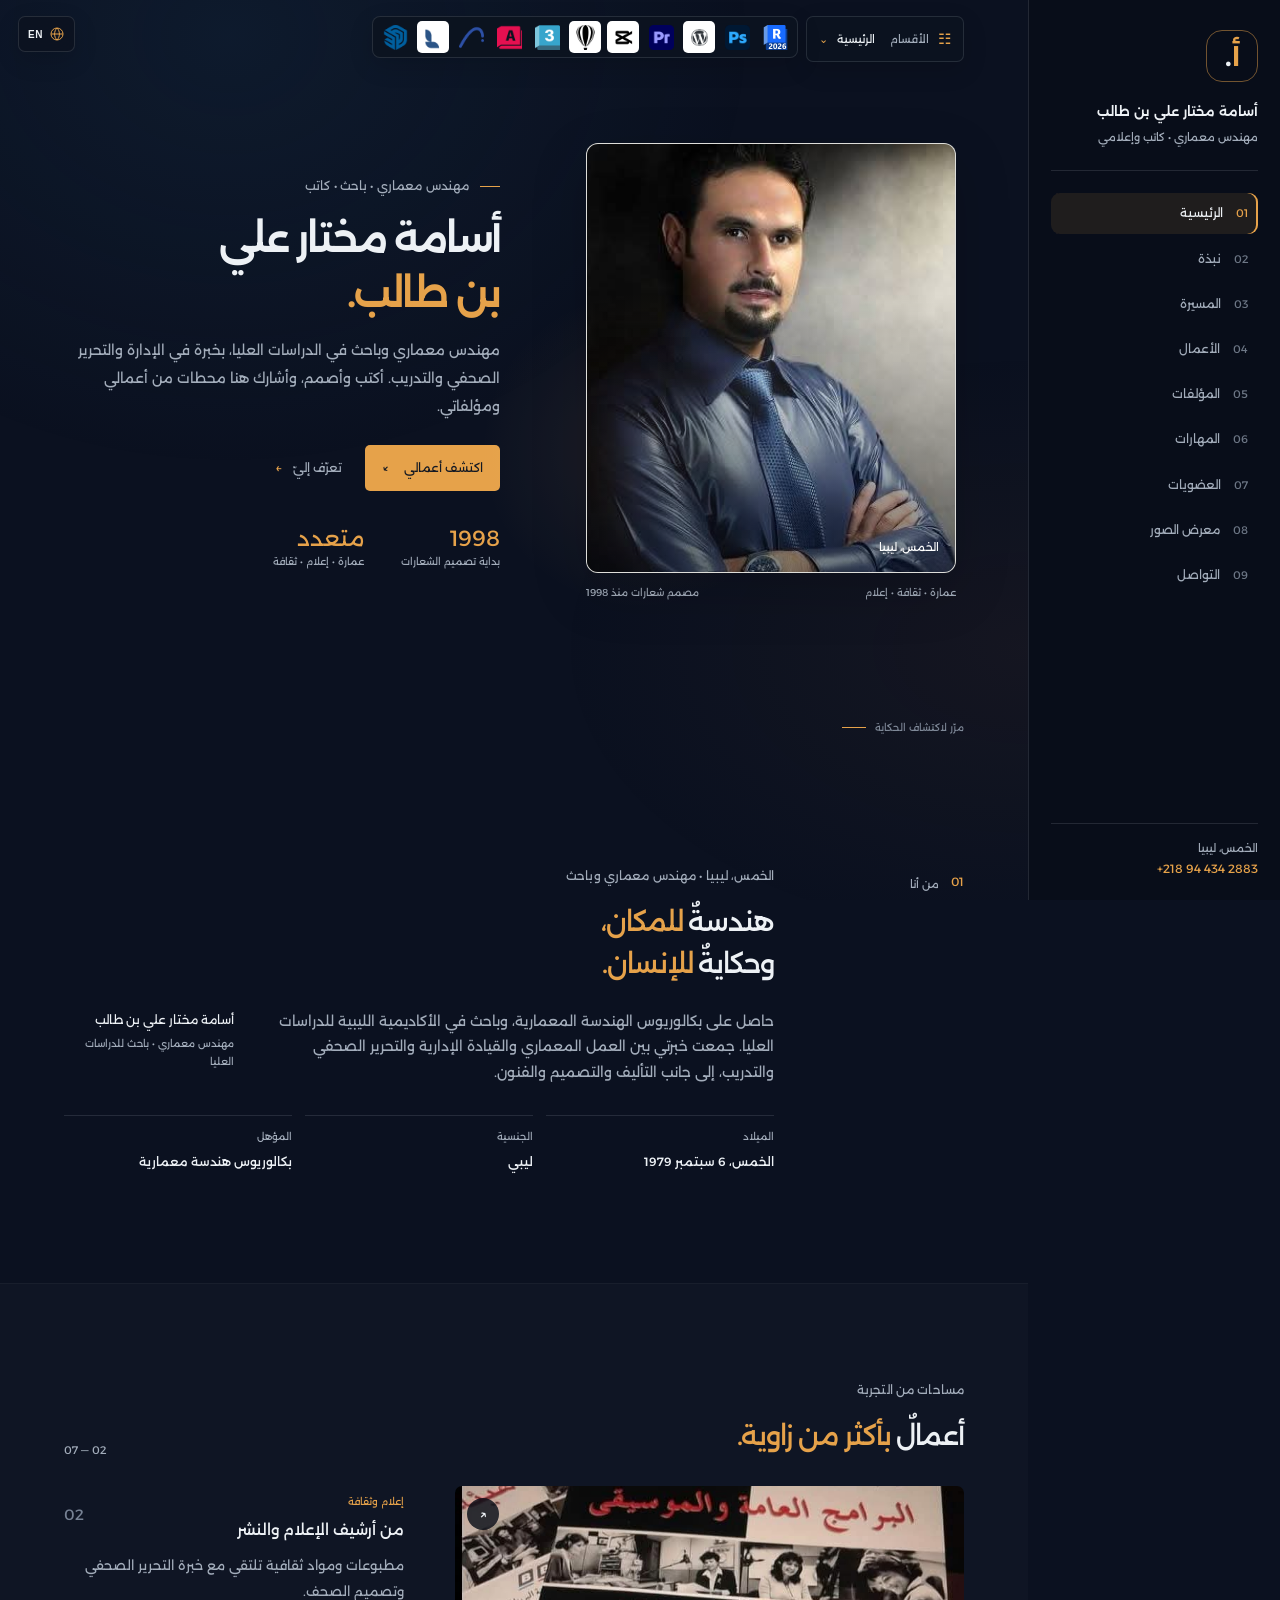
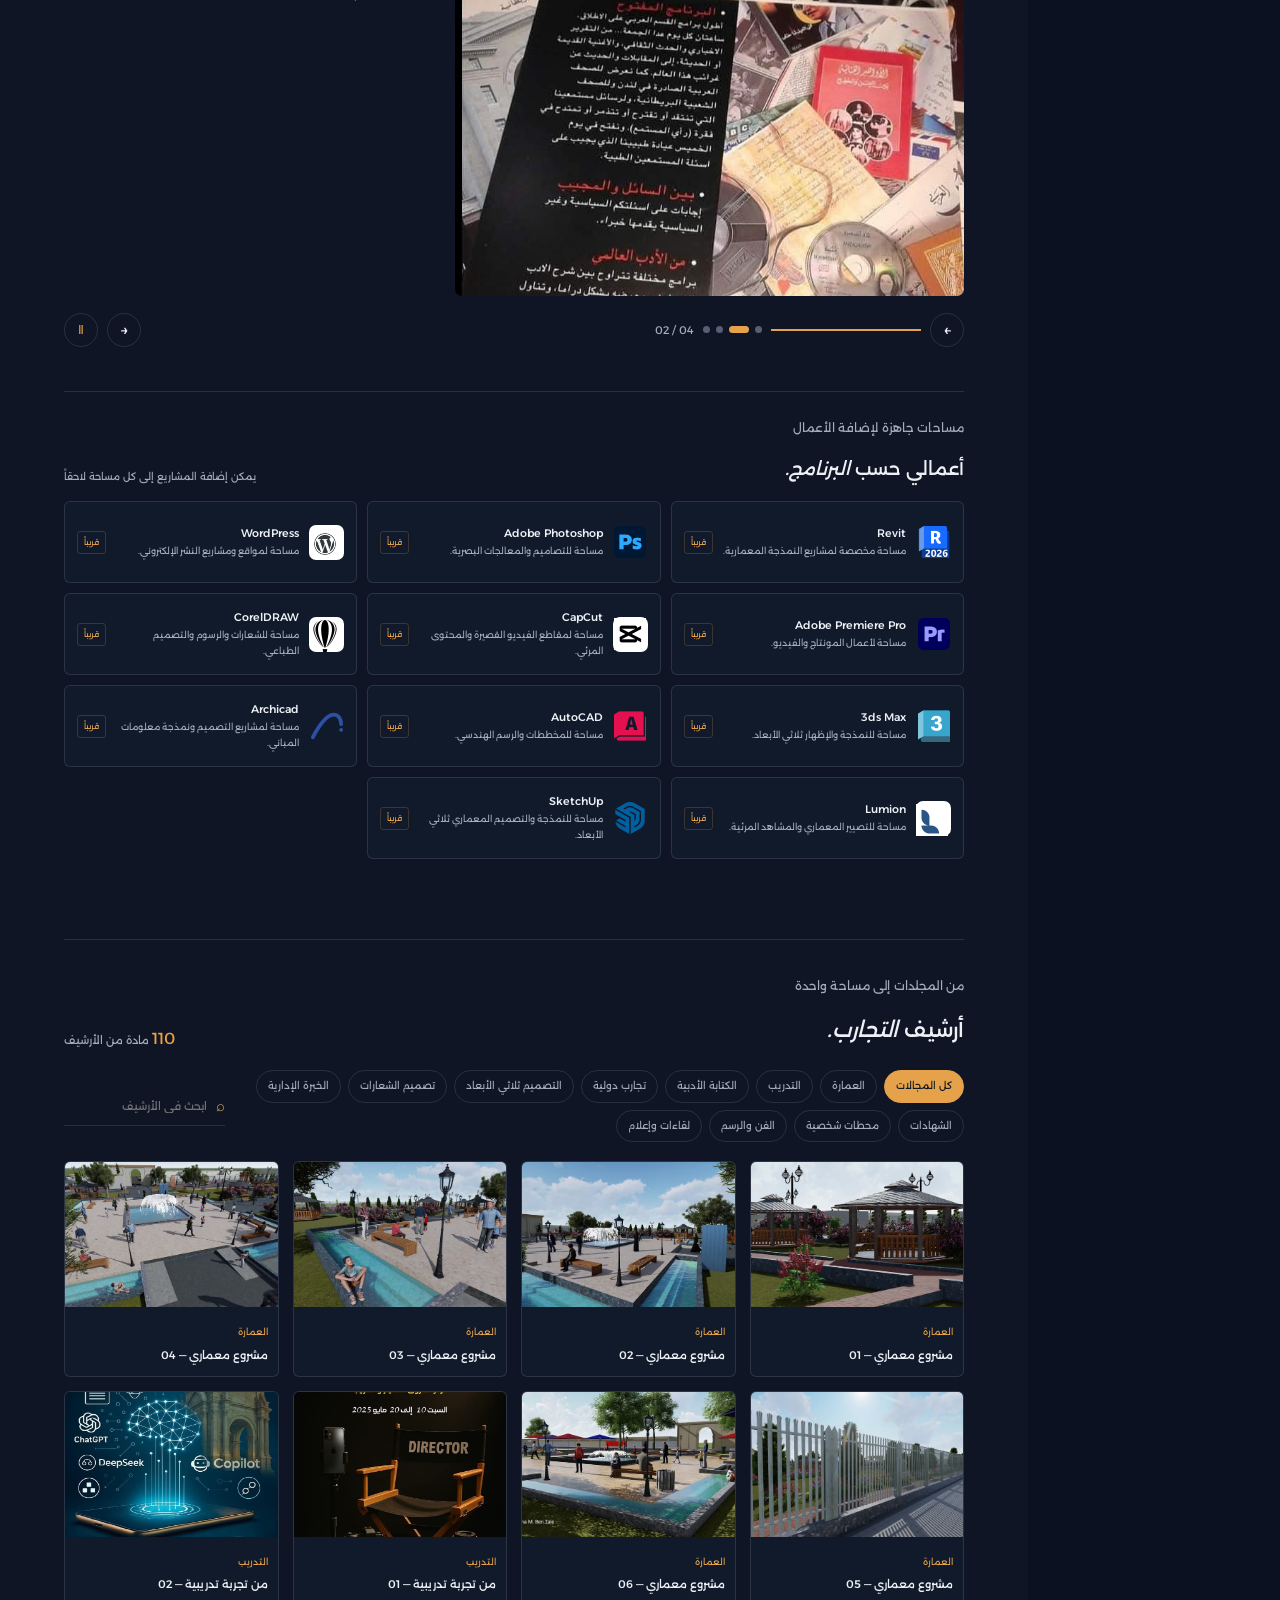
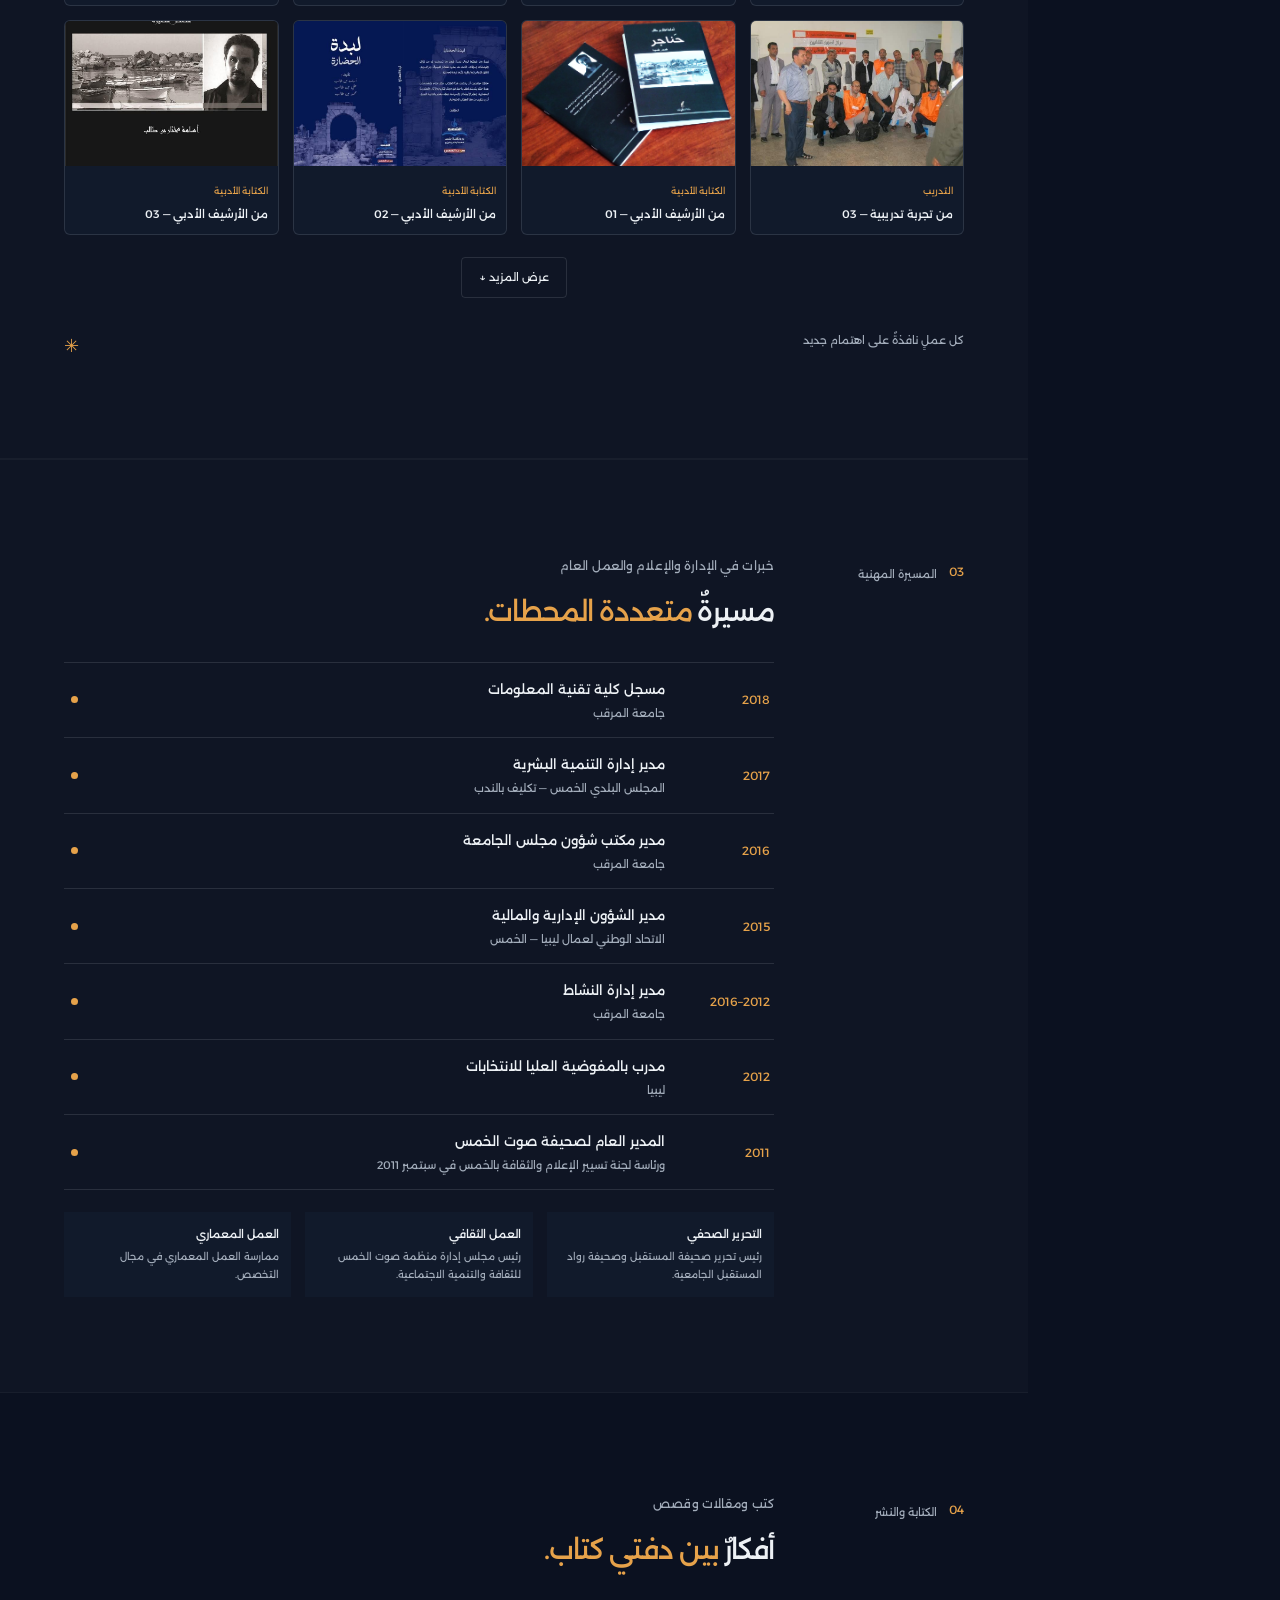
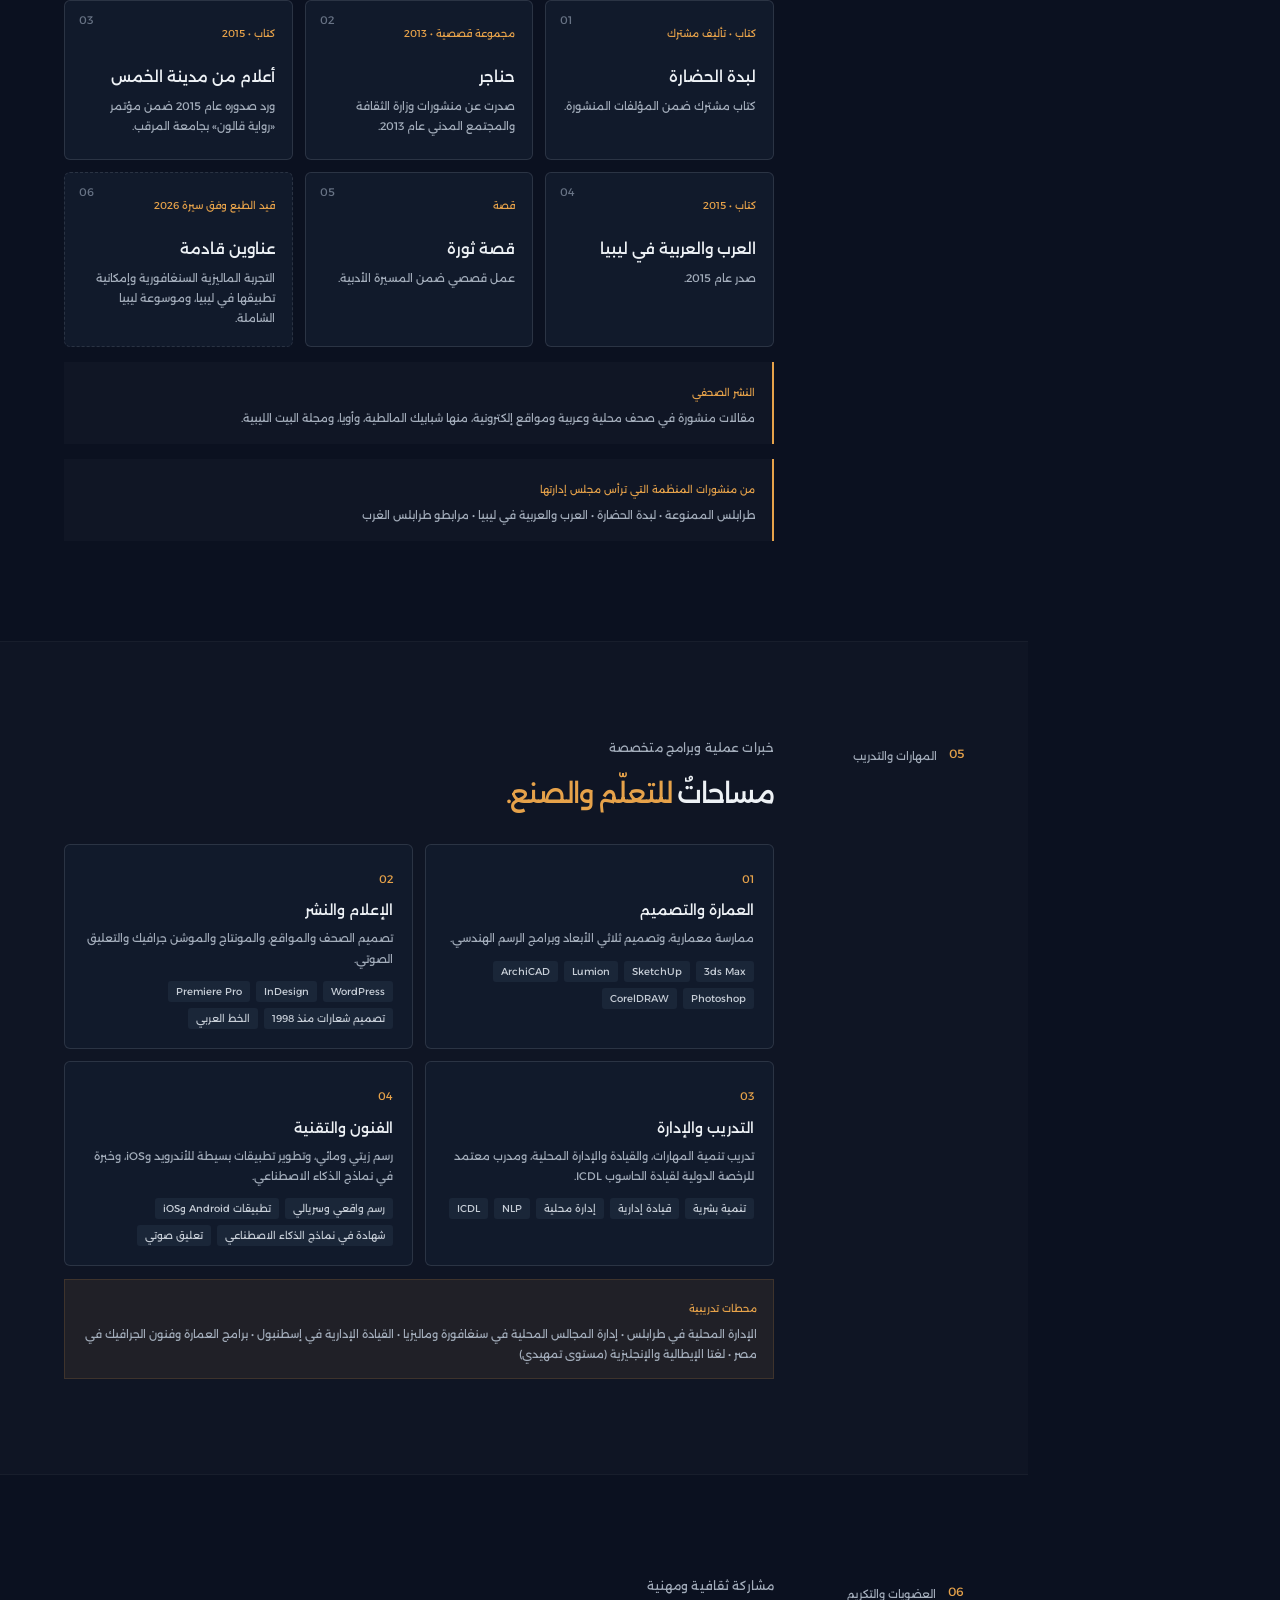
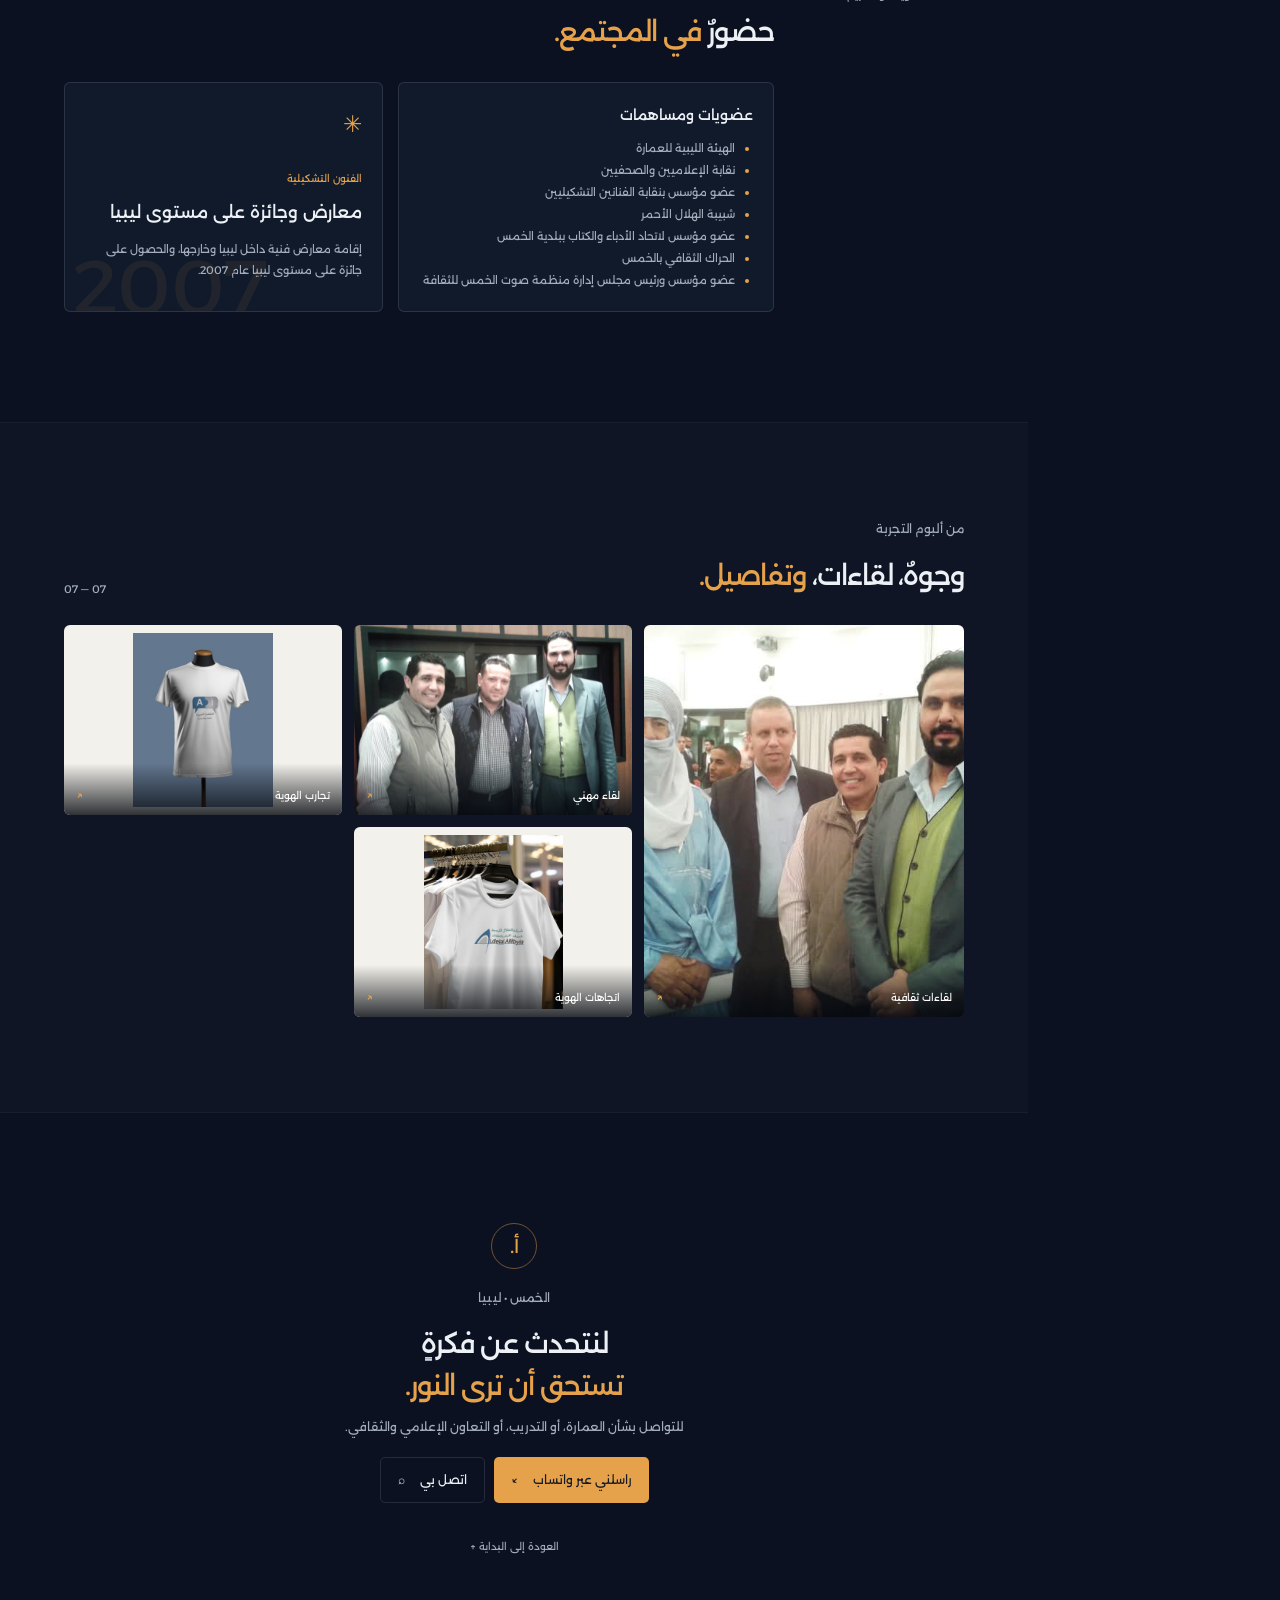
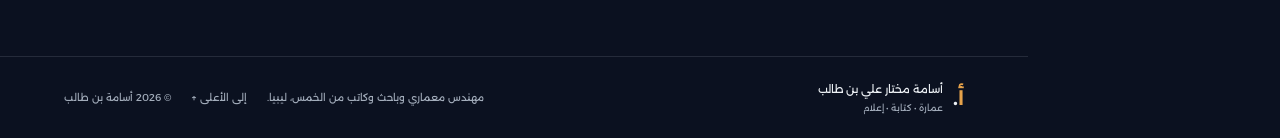
==== commit 6f3819e6: "Add professional English portfolio version" ====
--- a/index.html
+++ b/index.html
@@ -10,6 +10,7 @@
   <link rel="preconnect" href="https://fonts.gstatic.com" crossorigin>
   <link href="https://fonts.googleapis.com/css2?family=Alexandria:wght@300;400;500;600;700&display=swap" rel="stylesheet">
   <link rel="stylesheet" href="style.css">
+  <link rel="stylesheet" href="style-en.css">
 </head>
 <body>
 <div class="scroll-progress" aria-hidden="true"><span></span></div>
@@ -36,6 +37,7 @@
       <a href="#top"><span>01</span>الرئيسية</a><a href="#about"><span>02</span>نبذة</a><a href="#journey"><span>03</span>المسيرة</a><a href="#work"><span>04</span>الأعمال</a><a href="#publications"><span>05</span>المؤلفات</a><a href="#skills"><span>06</span>المهارات</a><a href="#affiliations"><span>07</span>العضويات</a><a href="#gallery"><span>08</span>معرض الصور</a><a href="#contact"><span>09</span>التواصل</a>
     </nav>
   </div>
+  <a class="language-switch" href="index-en.html" lang="en" aria-label="View the English version" title="English"><svg viewBox="0 0 24 24" aria-hidden="true"><circle cx="12" cy="12" r="9"></circle><path d="M3.5 12h17M12 3c2.4 2.4 3.6 5.4 3.6 9s-1.2 6.6-3.6 9c-2.4-2.4-3.6-5.4-3.6-9S9.6 5.4 12 3Z"></path></svg><span>EN</span></a>
   <div class="software-shortcuts" aria-label="مساحات البرامج والأعمال"><a href="#tool-revit" aria-label="أعمال Revit" title="Revit"><img src="assets/software/revit-2026.png" alt="" loading="lazy"></a><a href="#tool-photoshop" aria-label="أعمال Adobe Photoshop" title="Photoshop"><img src="assets/software/photoshop-2026.png" alt="" loading="lazy"></a><a href="#tool-wordpress" aria-label="أعمال WordPress" title="WordPress"><img src="assets/software/wordpress.png" alt="" loading="lazy"></a><a href="#tool-premiere" aria-label="أعمال Adobe Premiere Pro" title="Premiere Pro"><img src="assets/software/premiere-pro-2026.png" alt="" loading="lazy"></a><a href="#tool-capcut" aria-label="أعمال CapCut" title="CapCut"><img src="assets/software/capcut.png" alt="" loading="lazy"></a><a href="#tool-corel" aria-label="أعمال CorelDRAW" title="CorelDRAW"><img src="assets/software/coreldraw.png" alt="" loading="lazy"></a><a href="#tool-3dsmax" aria-label="أعمال 3ds Max" title="3ds Max"><img src="assets/software/3dsmax.png" alt="" loading="lazy"></a><a href="#tool-autocad" aria-label="أعمال AutoCAD" title="AutoCAD"><img src="assets/software/autocad.png" alt="" loading="lazy"></a><a href="#tool-archicad" aria-label="أعمال Archicad" title="Archicad"><img src="assets/software/archicad.png" alt="" loading="lazy"></a><a href="#tool-lumion" aria-label="أعمال Lumion" title="Lumion"><img src="assets/software/lumion.png" alt="" loading="lazy"></a><a href="#tool-sketchup" aria-label="أعمال SketchUp" title="SketchUp"><img src="assets/software/sketchup.png" alt="" loading="lazy"></a></div>  <main>
     <section class="hero section-shell" id="top">
       <div class="hero-copy reveal">
--- a/style-en.css
+++ b/style-en.css
@@ -0,0 +1,32 @@
+html[dir="ltr"]{scroll-padding-top:36px}
+html[dir="ltr"]:root{font-family:"Manrope","Alexandria",sans-serif}
+html[dir="ltr"] body{font-family:"Manrope","Alexandria",sans-serif}
+html[dir="ltr"] .fixed-sidebar{inset:0 auto 0 0;border-left:0;border-right:1px solid var(--line)}
+html[dir="ltr"] .side-nav a.active{box-shadow:inset 2px 0 var(--accent)}
+html[dir="ltr"] main,html[dir="ltr"] .site-footer{margin:0 0 0 var(--sidebar)}
+html[dir="ltr"] .hero-copy,html[dir="ltr"] .hero-art{direction:ltr}
+html[dir="ltr"] .hero h1{letter-spacing:-.045em}
+html[dir="ltr"] .eyebrow i{margin:0 8px 0 0}
+html[dir="ltr"] .text-link span{margin:0 0 0 8px}
+html[dir="ltr"] .portrait-tag{right:auto;left:16px}
+html[dir="ltr"] .scroll-cue{right:auto;left:clamp(24px,5vw,70px)}
+html[dir="ltr"] .quick-sections{right:clamp(24px,5vw,70px);left:auto}
+html[dir="ltr"] .quick-current{margin:0 0 0 auto}
+html[dir="ltr"] .quick-links{right:0;left:auto;transform-origin:top right}
+html[dir="ltr"] .quick-links a:hover,html[dir="ltr"] .quick-links a.active{transform:translateX(3px)}
+html[dir="ltr"] .software-shortcuts{right:calc(clamp(24px,5vw,70px) + 166px);left:auto}
+html[dir="ltr"] .software-empty{margin-inline-start:auto}
+html[dir="ltr"] .book-index{left:auto;right:14px}
+html[dir="ltr"] .press-note,html[dir="ltr"] .org-publications{border-right:0;border-left:2px solid var(--accent)}
+html[dir="ltr"] .affiliation-list ul{padding:0 0 0 18px}
+html[dir="ltr"] .gallery-item{text-align:left}
+html[dir="ltr"] .gallery-item>span{inset:auto 0 0}
+html[dir="ltr"] .archive-media-logos img{object-fit:contain;background:#f4f3ef}
+html[dir="ltr"] .language-switch{left:calc(var(--sidebar) + 18px);right:auto}
+html[dir="ltr"] .site-footer>p{margin:0 auto 0 0}
+.language-switch{position:fixed;z-index:25;top:16px;left:18px;min-width:54px;height:36px;display:flex;align-items:center;justify-content:center;gap:6px;padding:0 9px;border:1px solid var(--line);border-radius:7px;background:rgba(12,19,32,.92);backdrop-filter:blur(14px);color:var(--text);font:600 10px "Manrope",sans-serif;letter-spacing:.06em;box-shadow:0 8px 24px rgba(0,0,0,.14);transition:transform .25s,border-color .25s,box-shadow .25s}
+.language-switch svg{width:16px;height:16px;fill:none;stroke:var(--accent);stroke-width:1.5;transition:transform .35s}
+.language-switch:hover,.language-switch:focus-visible{transform:translateY(-2px);border-color:rgba(230,162,74,.6);box-shadow:0 8px 24px rgba(230,162,74,.12)}
+.language-switch:hover svg{transform:rotate(22deg)}
+@media(max-width:900px){html[dir="ltr"] main,html[dir="ltr"] .site-footer{margin:0}.language-switch{top:10px;left:12px;right:auto;min-width:48px;height:32px;padding:0 7px}html[dir="ltr"] .language-switch{left:12px;right:auto}html[dir="ltr"] .quick-sections{right:12px;left:auto}html[dir="ltr"] .software-shortcuts{right:158px;left:auto}}
+@media(max-width:420px){.language-switch{left:10px;min-width:44px;height:30px;top:9px}html[dir="ltr"] .language-switch{left:10px}}
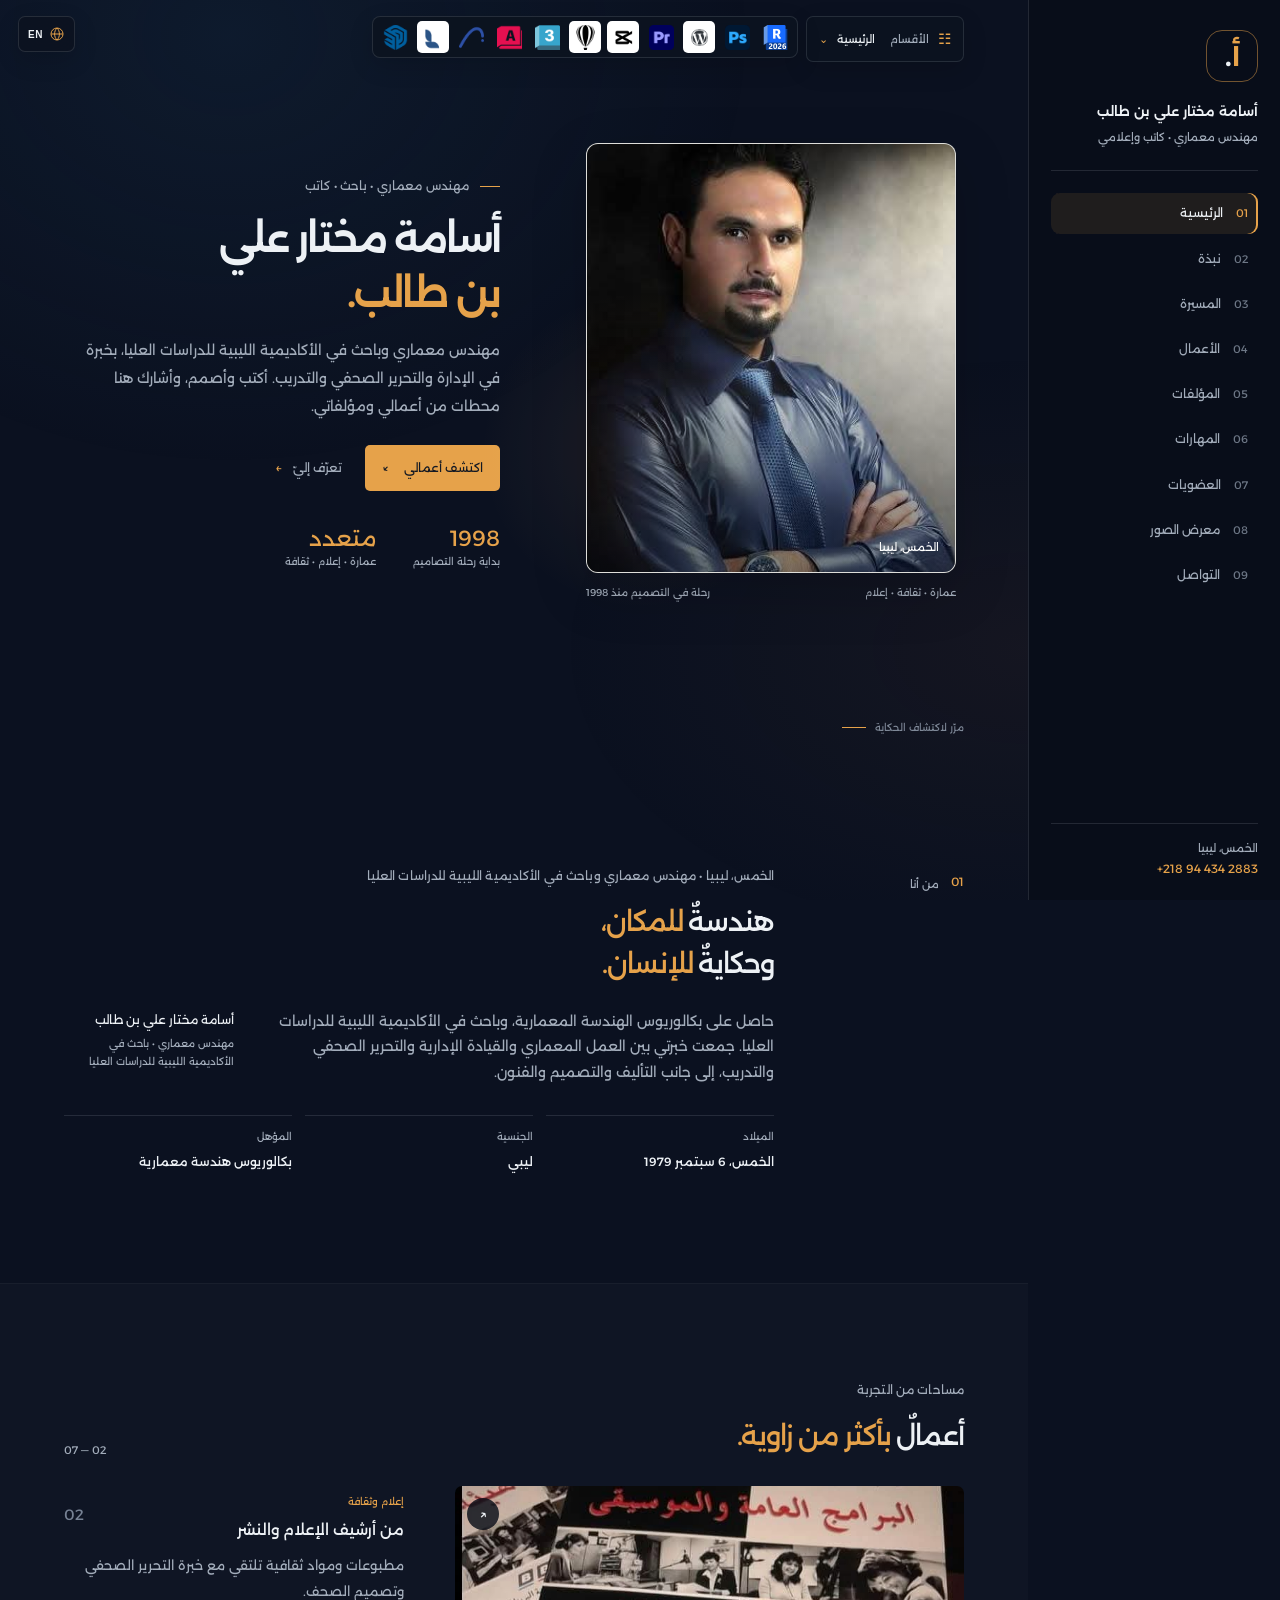
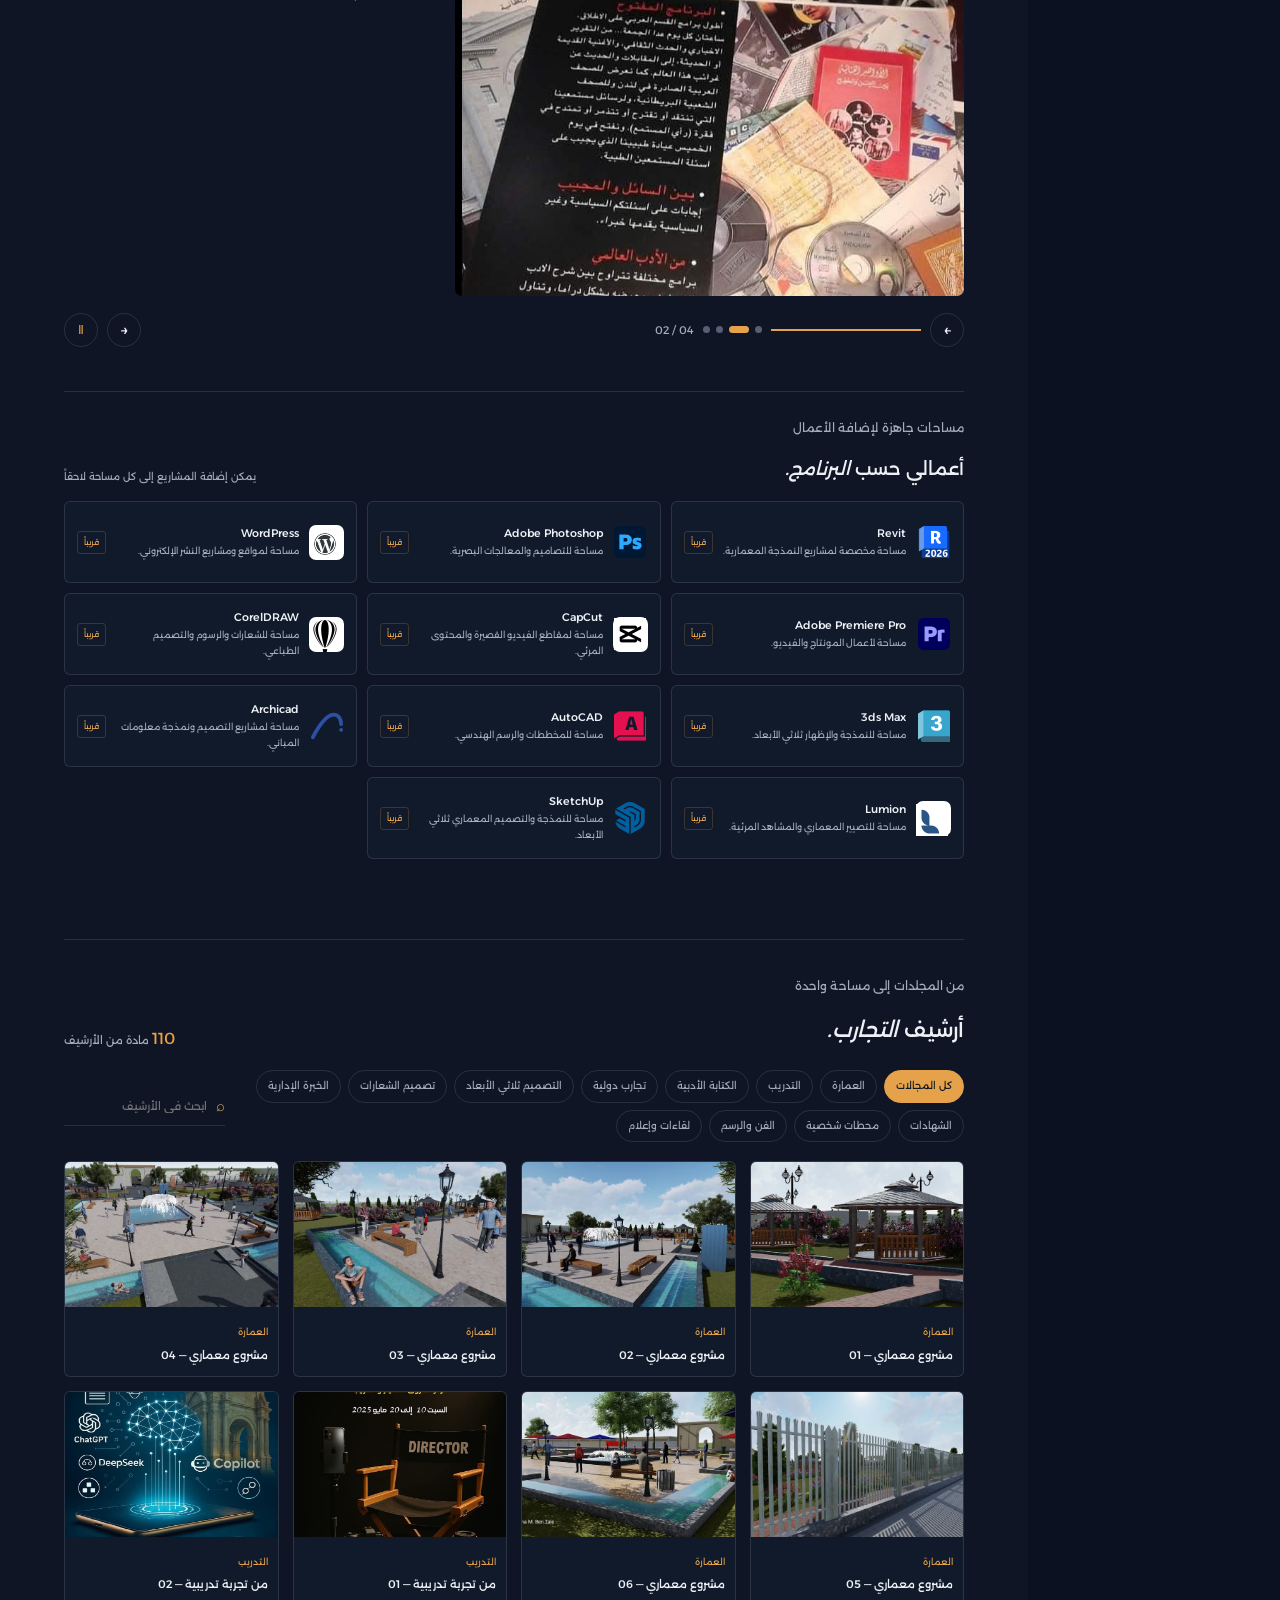
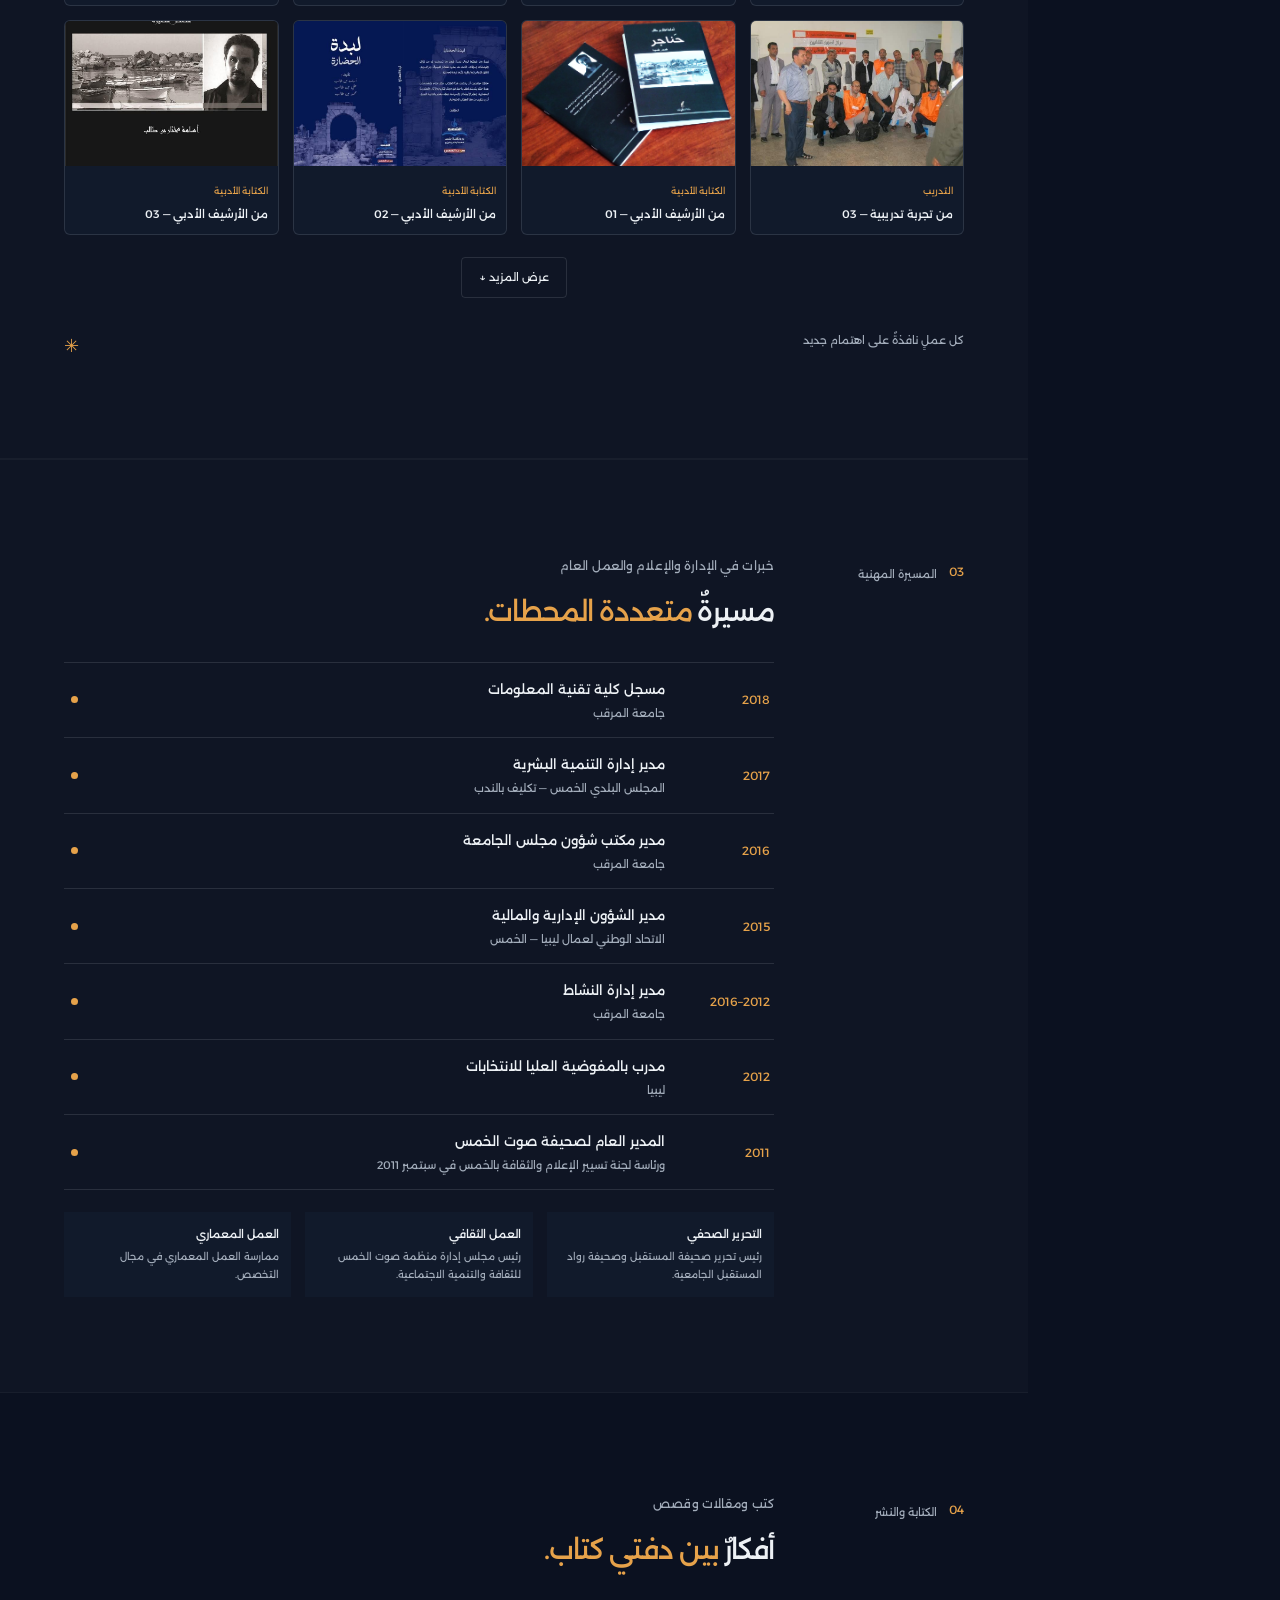
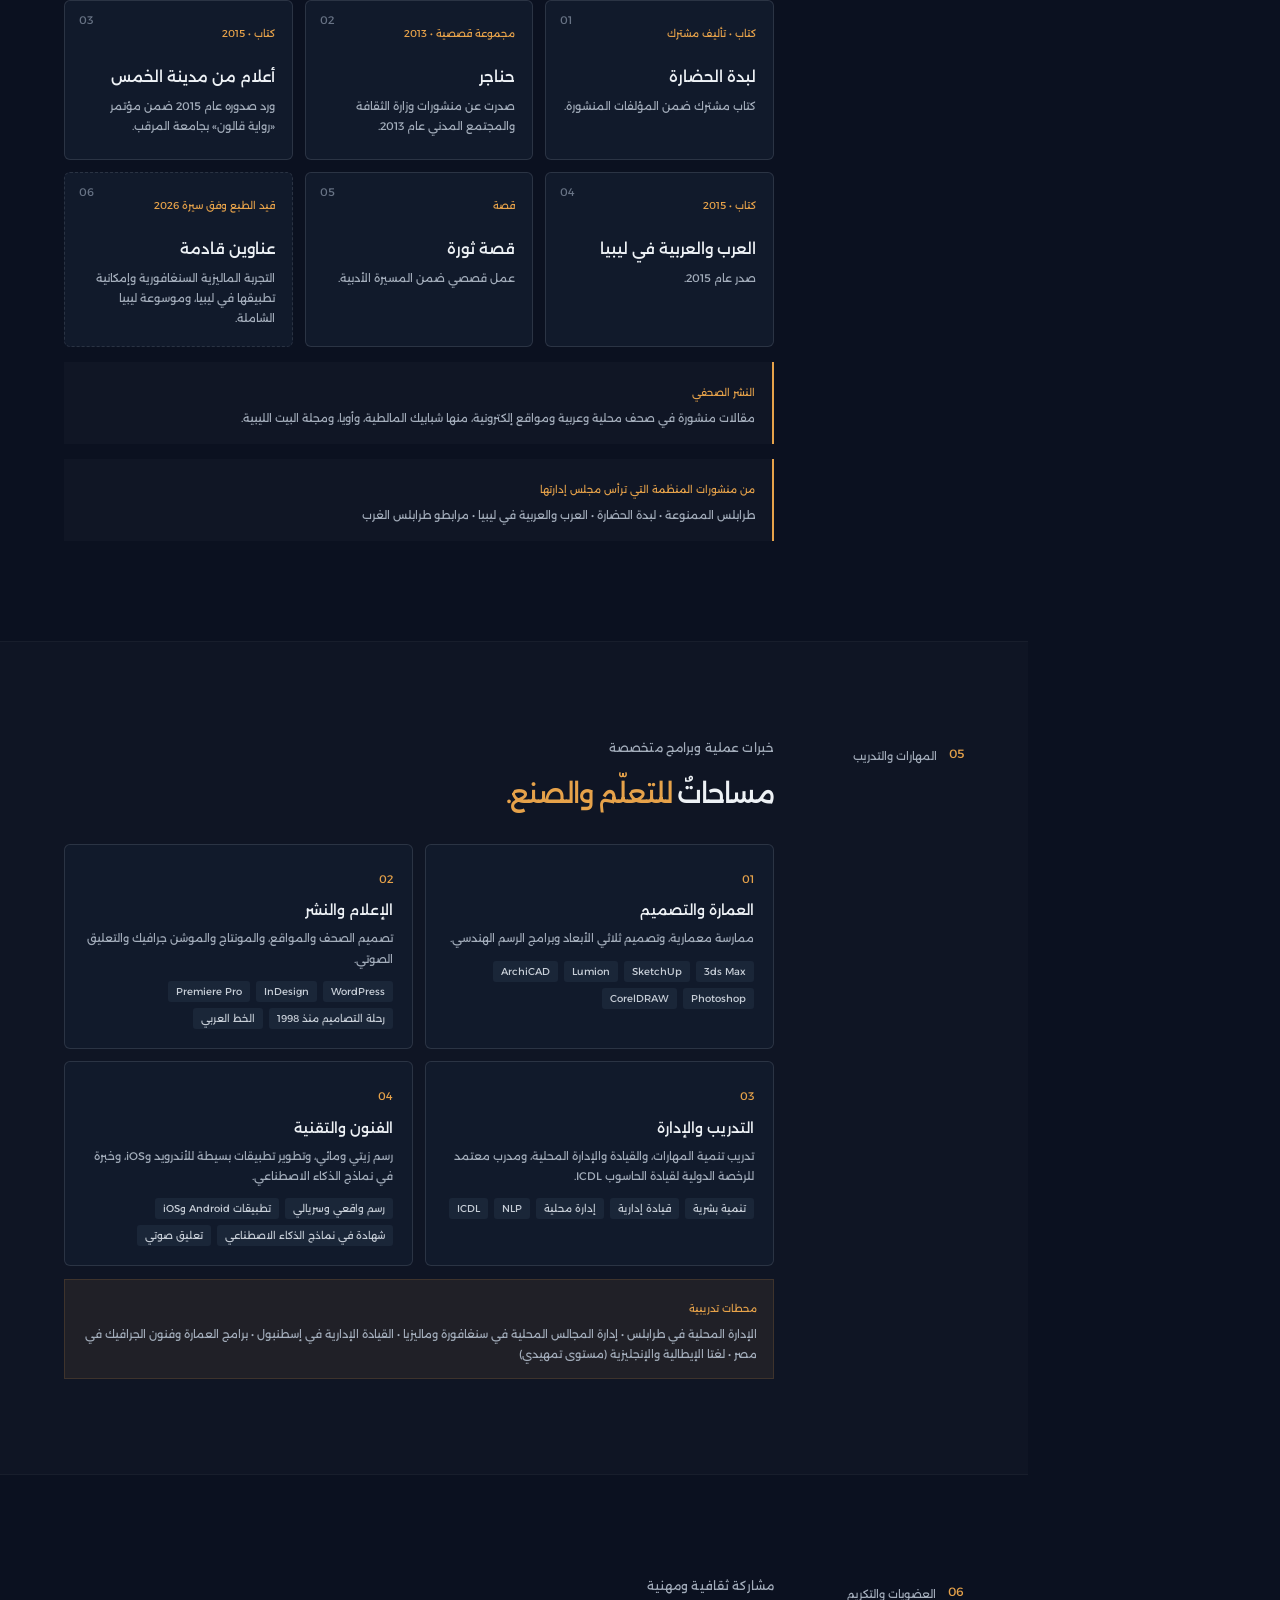
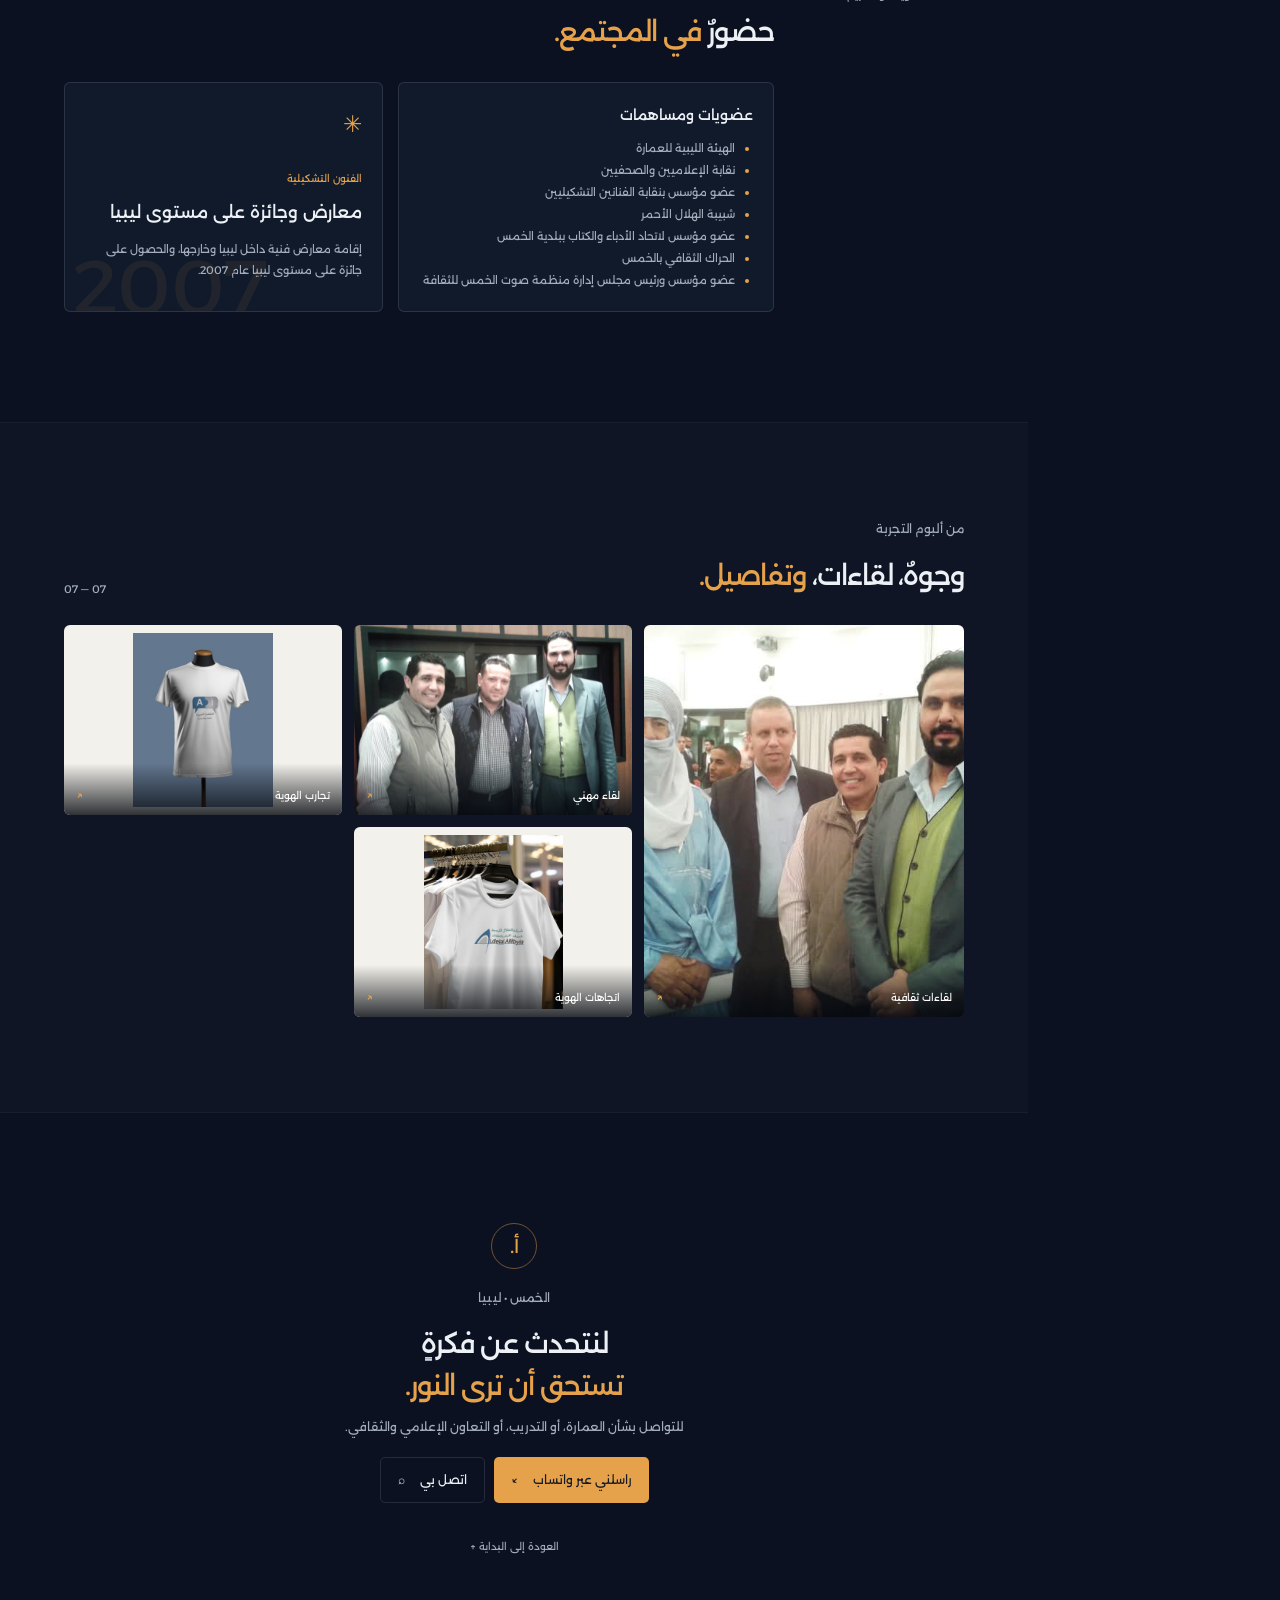
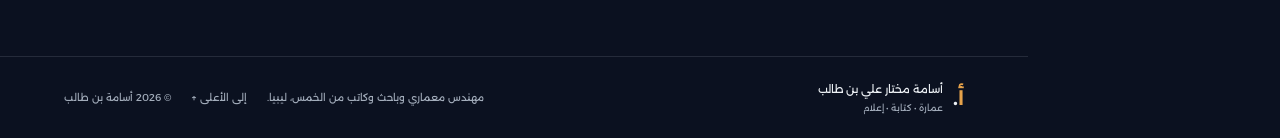
==== commit 91d864d8: "Clarify biography and design timeline" ====
--- a/index.html
+++ b/index.html
@@ -43,17 +43,17 @@
       <div class="hero-copy reveal">
         <p class="eyebrow"><i></i> مهندس معماري • باحث • كاتب</p>
         <h1>أسامة مختار علي<br><em>بن طالب.</em></h1>
-        <p class="hero-intro">مهندس معماري وباحث في الدراسات العليا، بخبرة في الإدارة والتحرير الصحفي والتدريب. أكتب وأصمم، وأشارك هنا محطات من أعمالي ومؤلفاتي.</p>
+        <p class="hero-intro">مهندس معماري وباحث في الأكاديمية الليبية للدراسات العليا، بخبرة في الإدارة والتحرير الصحفي والتدريب. أكتب وأصمم، وأشارك هنا محطات من أعمالي ومؤلفاتي.</p>
         <div class="hero-actions"><a class="button button-dark" href="#work">اكتشف أعمالي <span>↙</span></a><a class="text-link" href="#about">تعرّف إليّ <span>←</span></a></div>
-        <div class="hero-stats"><div><strong>1998</strong><span>بداية تصميم الشعارات</span></div><div><strong>متعدد</strong><span>عمارة • إعلام • ثقافة</span></div></div>
+        <div class="hero-stats"><div><strong>1998</strong><span>بداية رحلة التصاميم</span></div><div><strong>متعدد</strong><span>عمارة • إعلام • ثقافة</span></div></div>
       </div>
-      <div class="hero-art reveal"><div class="portrait-wrap"><img src="assets/portfolio/صور شخصية/FB_IMG_1752263552833.jpg" alt="صورة شخصية لأسامة مختار علي بن طالب" fetchpriority="high"><span class="portrait-tag">الخمس، ليبيا</span></div><div class="portrait-caption"><span>عمارة • ثقافة • إعلام</span><span>مصمم شعارات منذ 1998</span></div></div>
+      <div class="hero-art reveal"><div class="portrait-wrap"><img src="assets/portfolio/صور شخصية/FB_IMG_1752263552833.jpg" alt="صورة شخصية لأسامة مختار علي بن طالب" fetchpriority="high"><span class="portrait-tag">الخمس، ليبيا</span></div><div class="portrait-caption"><span>عمارة • ثقافة • إعلام</span><span>رحلة في التصميم منذ 1998</span></div></div>
       <a class="scroll-cue" href="#about"><span></span> مرّر لاكتشاف الحكاية</a>
     </section>
 
     <section class="intro section-shell" id="about">
       <div class="section-label reveal"><span>01</span><span>من أنا</span></div>
-      <div class="intro-content reveal"><p class="eyebrow">الخمس، ليبيا • مهندس معماري وباحث</p><h2>هندسةٌ <em>للمكان،</em><br>وحكايةٌ <em>للإنسان.</em></h2><div class="intro-bottom"><p>حاصل على بكالوريوس الهندسة المعمارية، وباحث في الأكاديمية الليبية للدراسات العليا. جمعت خبرتي بين العمل المعماري والقيادة الإدارية والتحرير الصحفي والتدريب، إلى جانب التأليف والتصميم والفنون.</p><div class="signature">أسامة مختار علي بن طالب <span>مهندس معماري • باحث للدراسات العليا</span></div></div><div class="bio-facts"><div><span>الميلاد</span><b>الخمس، 6 سبتمبر 1979</b></div><div><span>الجنسية</span><b>ليبي</b></div><div><span>المؤهل</span><b>بكالوريوس هندسة معمارية</b></div></div></div>
+      <div class="intro-content reveal"><p class="eyebrow">الخمس، ليبيا • مهندس معماري وباحث في الأكاديمية الليبية للدراسات العليا</p><h2>هندسةٌ <em>للمكان،</em><br>وحكايةٌ <em>للإنسان.</em></h2><div class="intro-bottom"><p>حاصل على بكالوريوس الهندسة المعمارية، وباحث في الأكاديمية الليبية للدراسات العليا. جمعت خبرتي بين العمل المعماري والقيادة الإدارية والتحرير الصحفي والتدريب، إلى جانب التأليف والتصميم والفنون.</p><div class="signature">أسامة مختار علي بن طالب <span>مهندس معماري • باحث في الأكاديمية الليبية للدراسات العليا</span></div></div><div class="bio-facts"><div><span>الميلاد</span><b>الخمس، 6 سبتمبر 1979</b></div><div><span>الجنسية</span><b>ليبي</b></div><div><span>المؤهل</span><b>بكالوريوس هندسة معمارية</b></div></div></div>
     </section>
 
     <section class="work-section" id="work">
@@ -112,7 +112,7 @@
       <div class="section-heading reveal"><div><p class="eyebrow">خبرات عملية وبرامج متخصصة</p><h2>مساحاتٌ <em>للتعلّم والصنع.</em></h2></div></div>
       <div class="skill-panels">
         <article class="skill-panel reveal"><span class="skill-number">01</span><h3>العمارة والتصميم</h3><p>ممارسة معمارية، وتصميم ثلاثي الأبعاد وبرامج الرسم الهندسي.</p><div class="skill-tags"><span>3ds Max</span><span>SketchUp</span><span>Lumion</span><span>ArchiCAD</span><span>Photoshop</span><span>CorelDRAW</span></div></article>
-        <article class="skill-panel reveal"><span class="skill-number">02</span><h3>الإعلام والنشر</h3><p>تصميم الصحف والمواقع، والمونتاج والموشن جرافيك والتعليق الصوتي.</p><div class="skill-tags"><span>WordPress</span><span>InDesign</span><span>Premiere Pro</span><span>تصميم شعارات منذ 1998</span><span>الخط العربي</span></div></article>
+        <article class="skill-panel reveal"><span class="skill-number">02</span><h3>الإعلام والنشر</h3><p>تصميم الصحف والمواقع، والمونتاج والموشن جرافيك والتعليق الصوتي.</p><div class="skill-tags"><span>WordPress</span><span>InDesign</span><span>Premiere Pro</span><span>رحلة التصاميم منذ 1998</span><span>الخط العربي</span></div></article>
         <article class="skill-panel reveal"><span class="skill-number">03</span><h3>التدريب والإدارة</h3><p>تدريب تنمية المهارات، والقيادة والإدارة المحلية، ومدرب معتمد للرخصة الدولية لقيادة الحاسوب ICDL.</p><div class="skill-tags"><span>تنمية بشرية</span><span>قيادة إدارية</span><span>إدارة محلية</span><span>NLP</span><span>ICDL</span></div></article>
         <article class="skill-panel reveal"><span class="skill-number">04</span><h3>الفنون والتقنية</h3><p>رسم زيتي ومائي، وتطوير تطبيقات بسيطة للأندرويد وiOS، وخبرة في نماذج الذكاء الاصطناعي.</p><div class="skill-tags"><span>رسم واقعي وسريالي</span><span>تطبيقات Android وiOS</span><span>شهادة في نماذج الذكاء الاصطناعي</span><span>تعليق صوتي</span></div></article>
       </div>
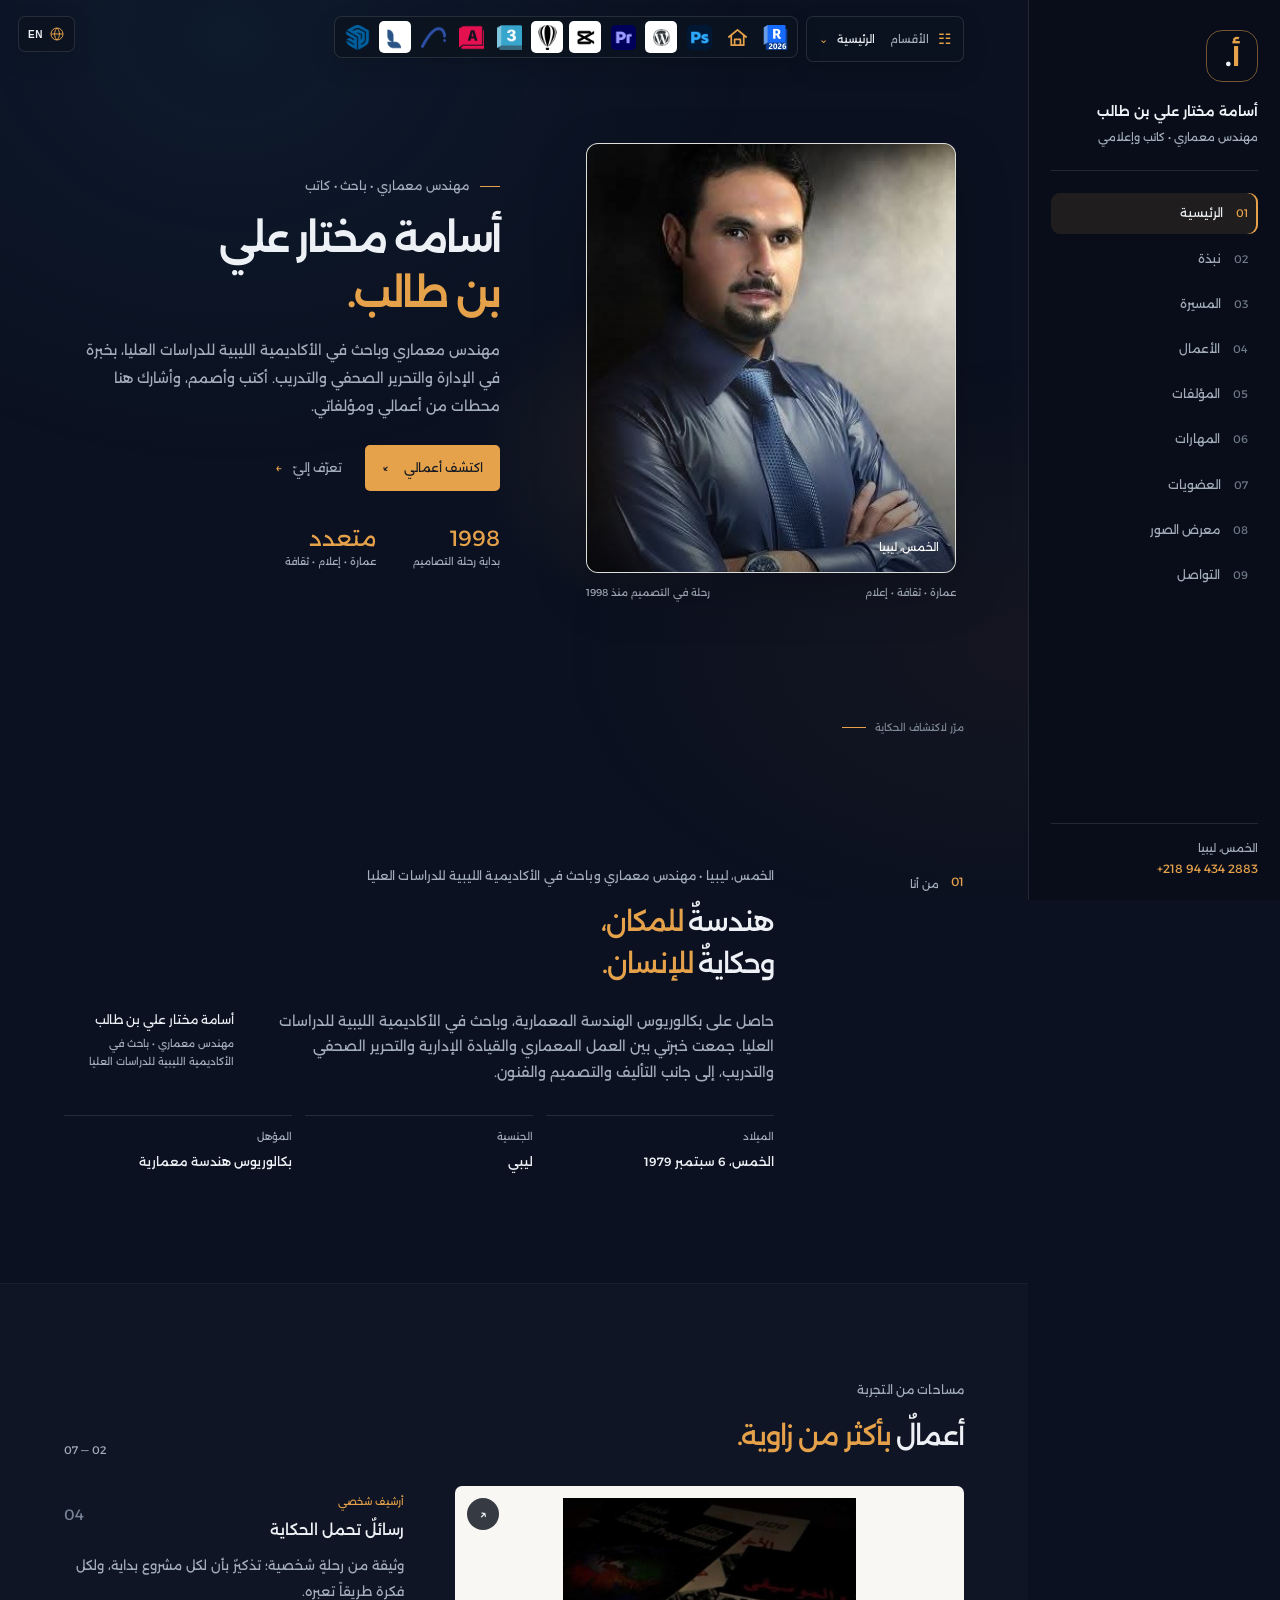
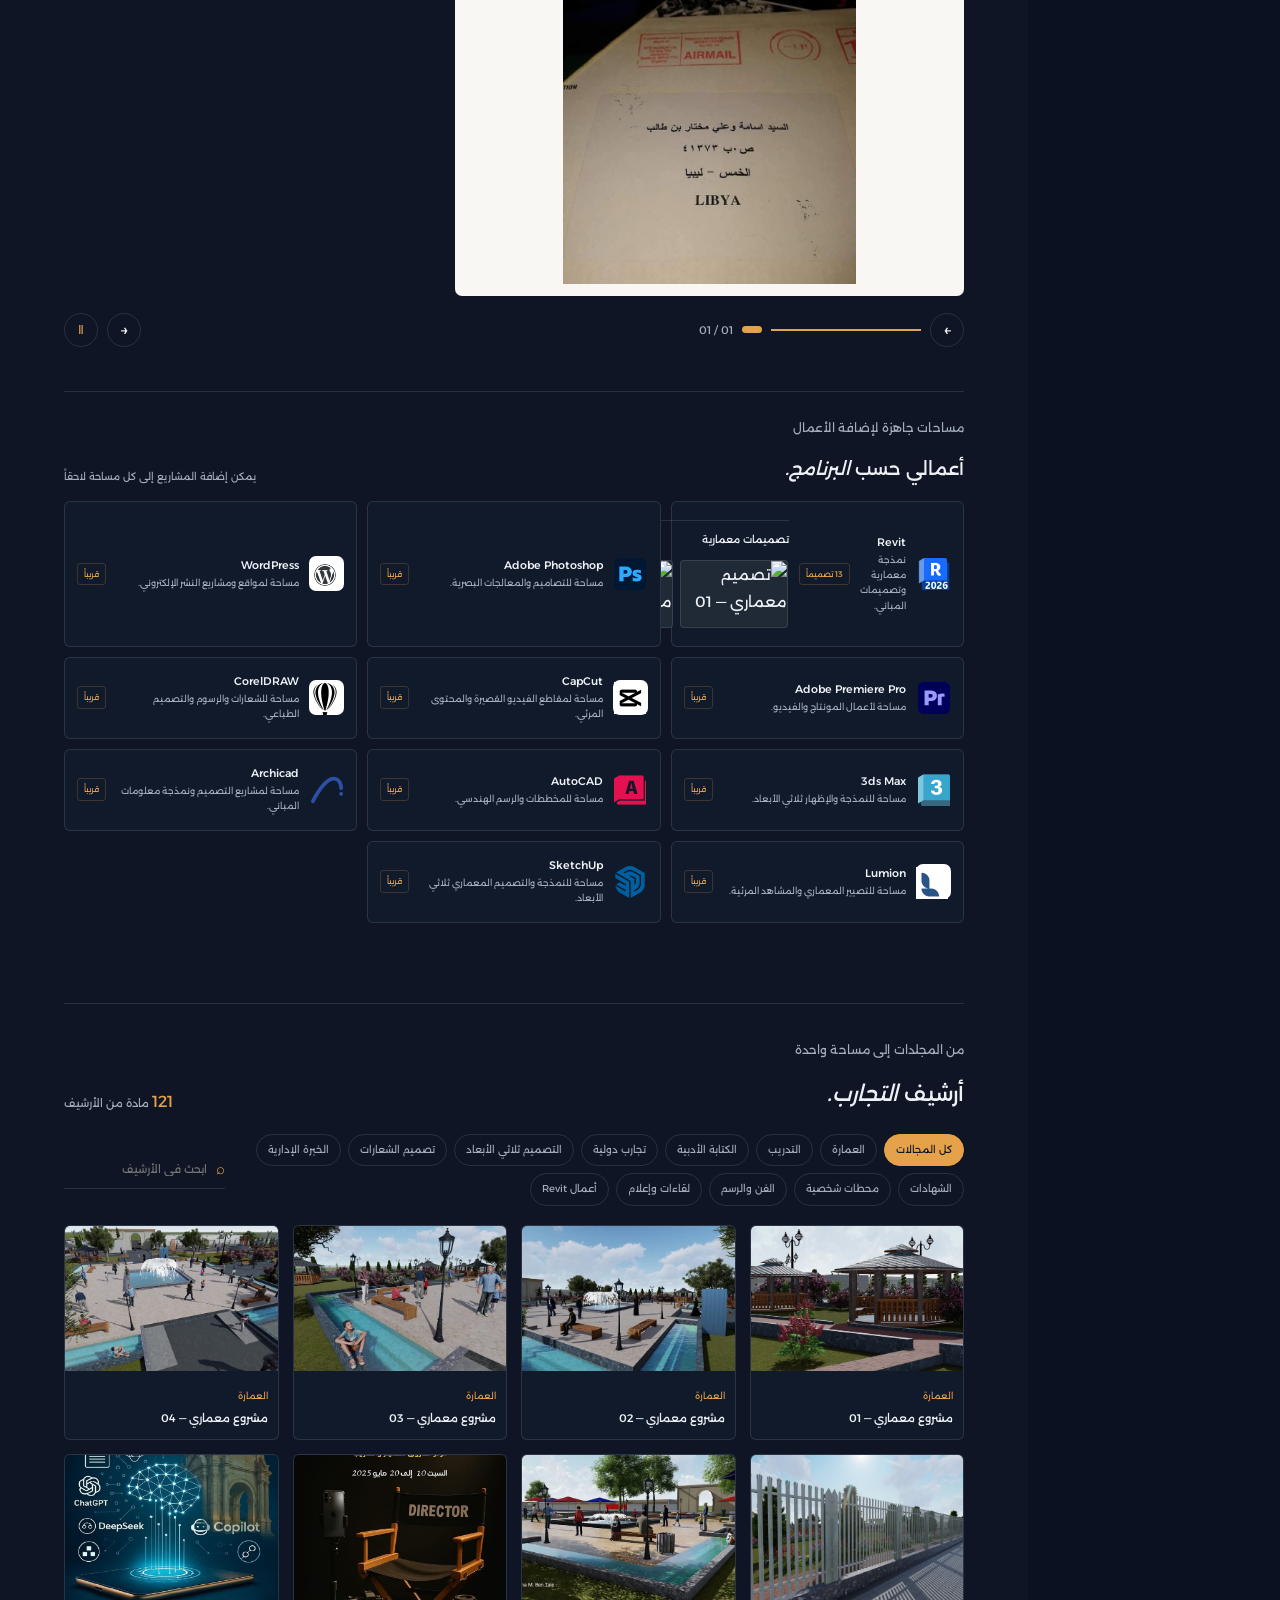
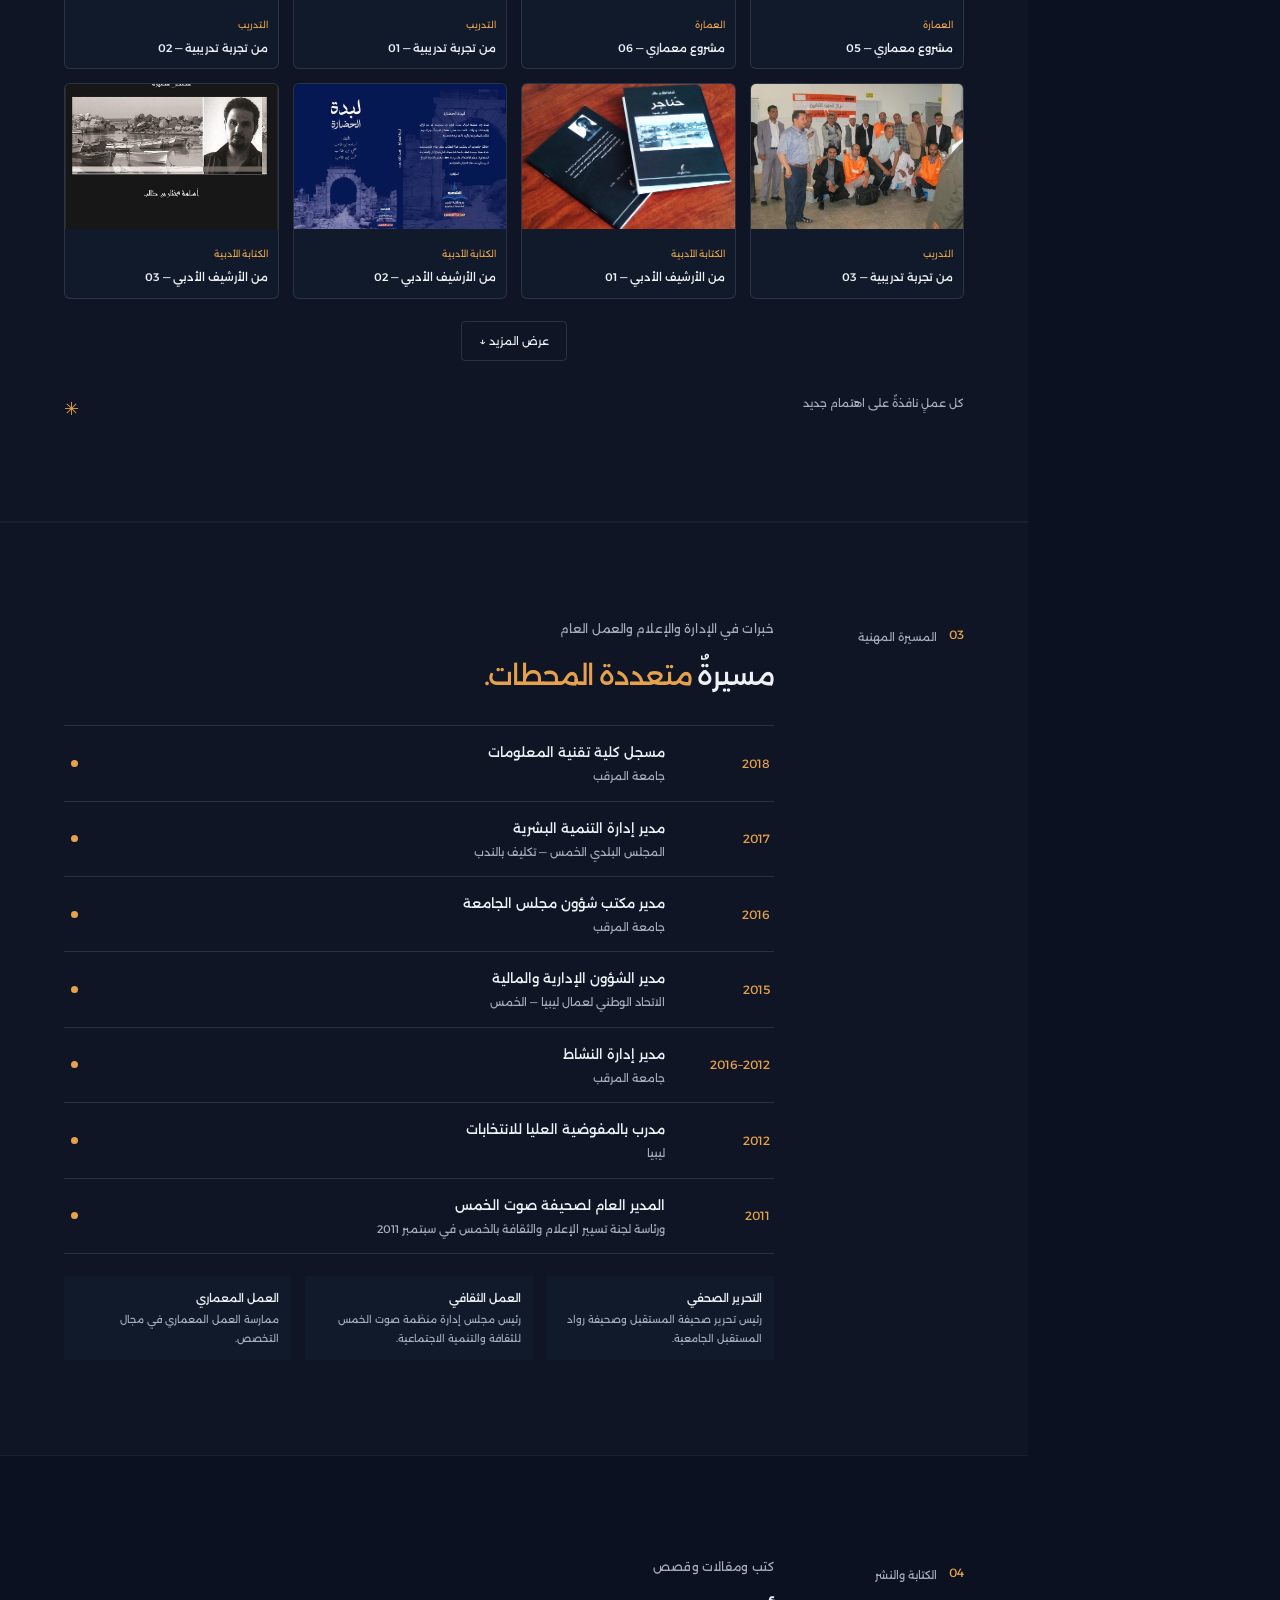
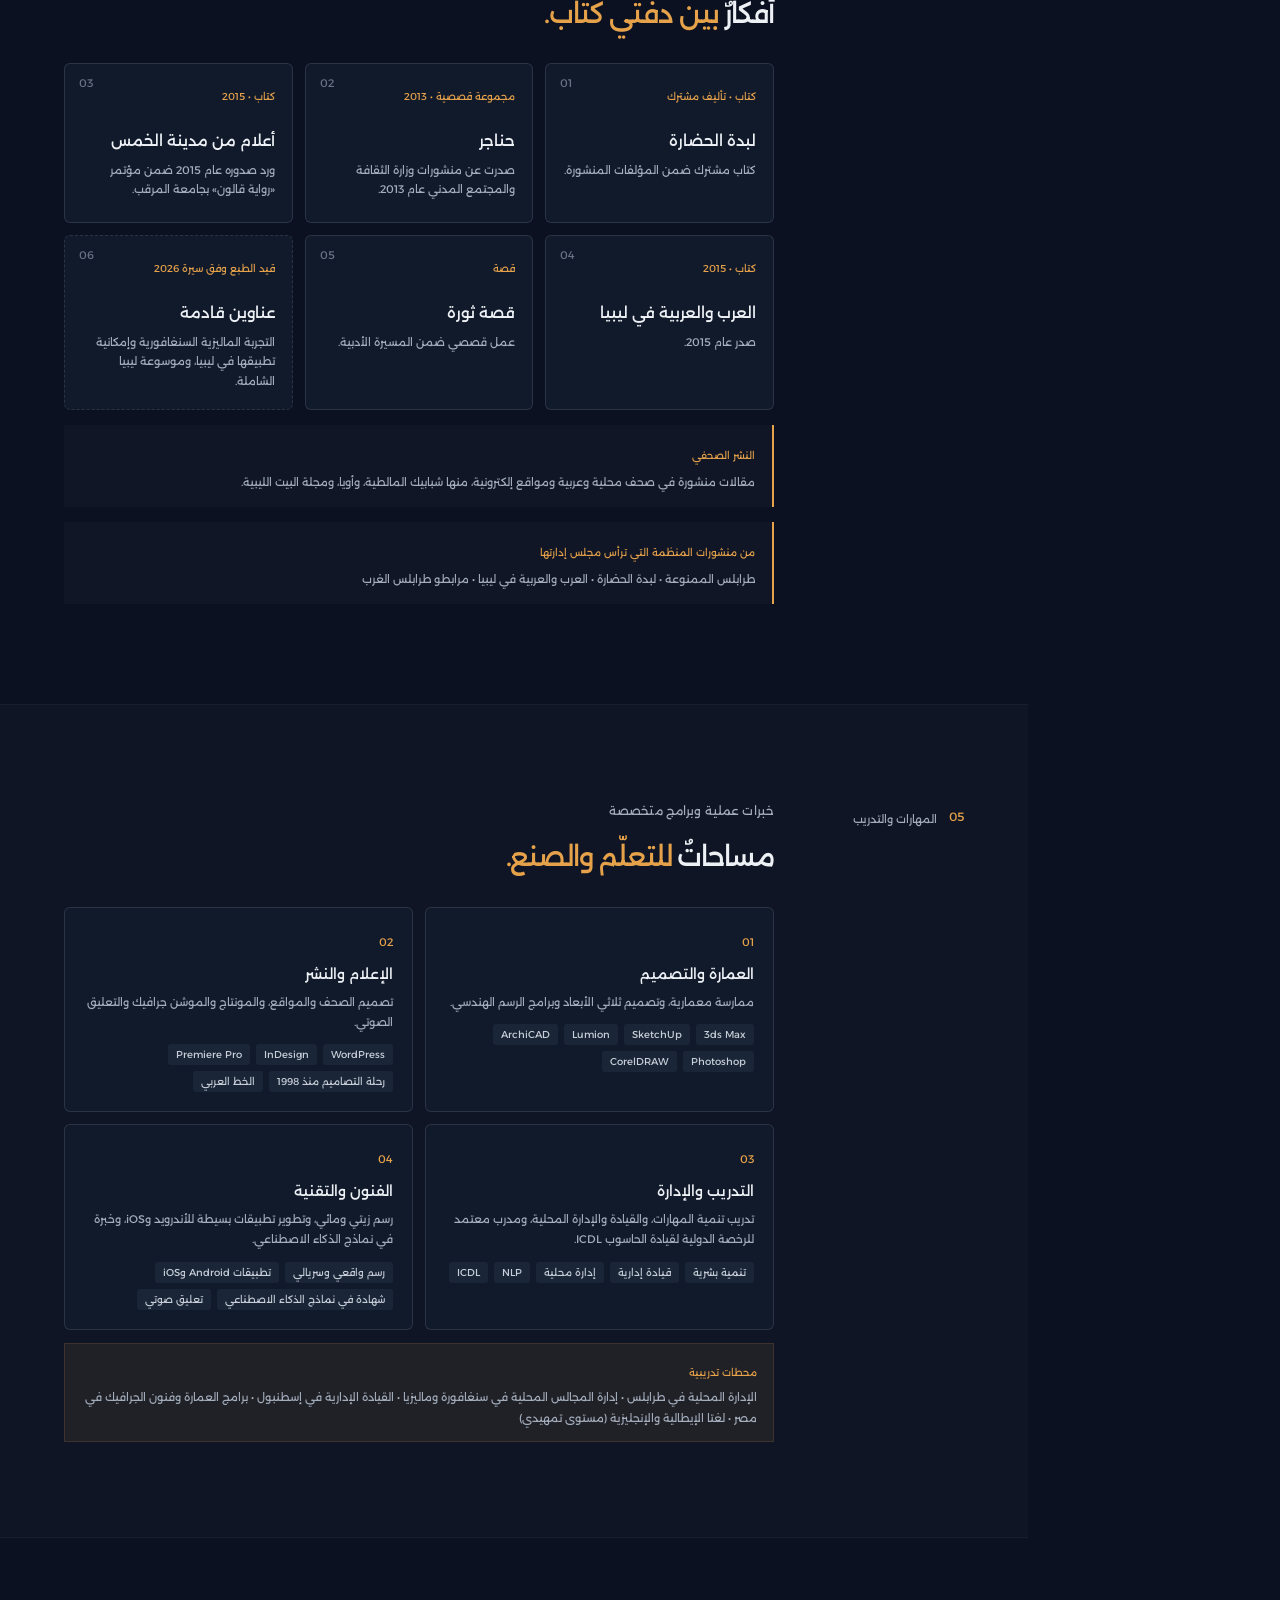
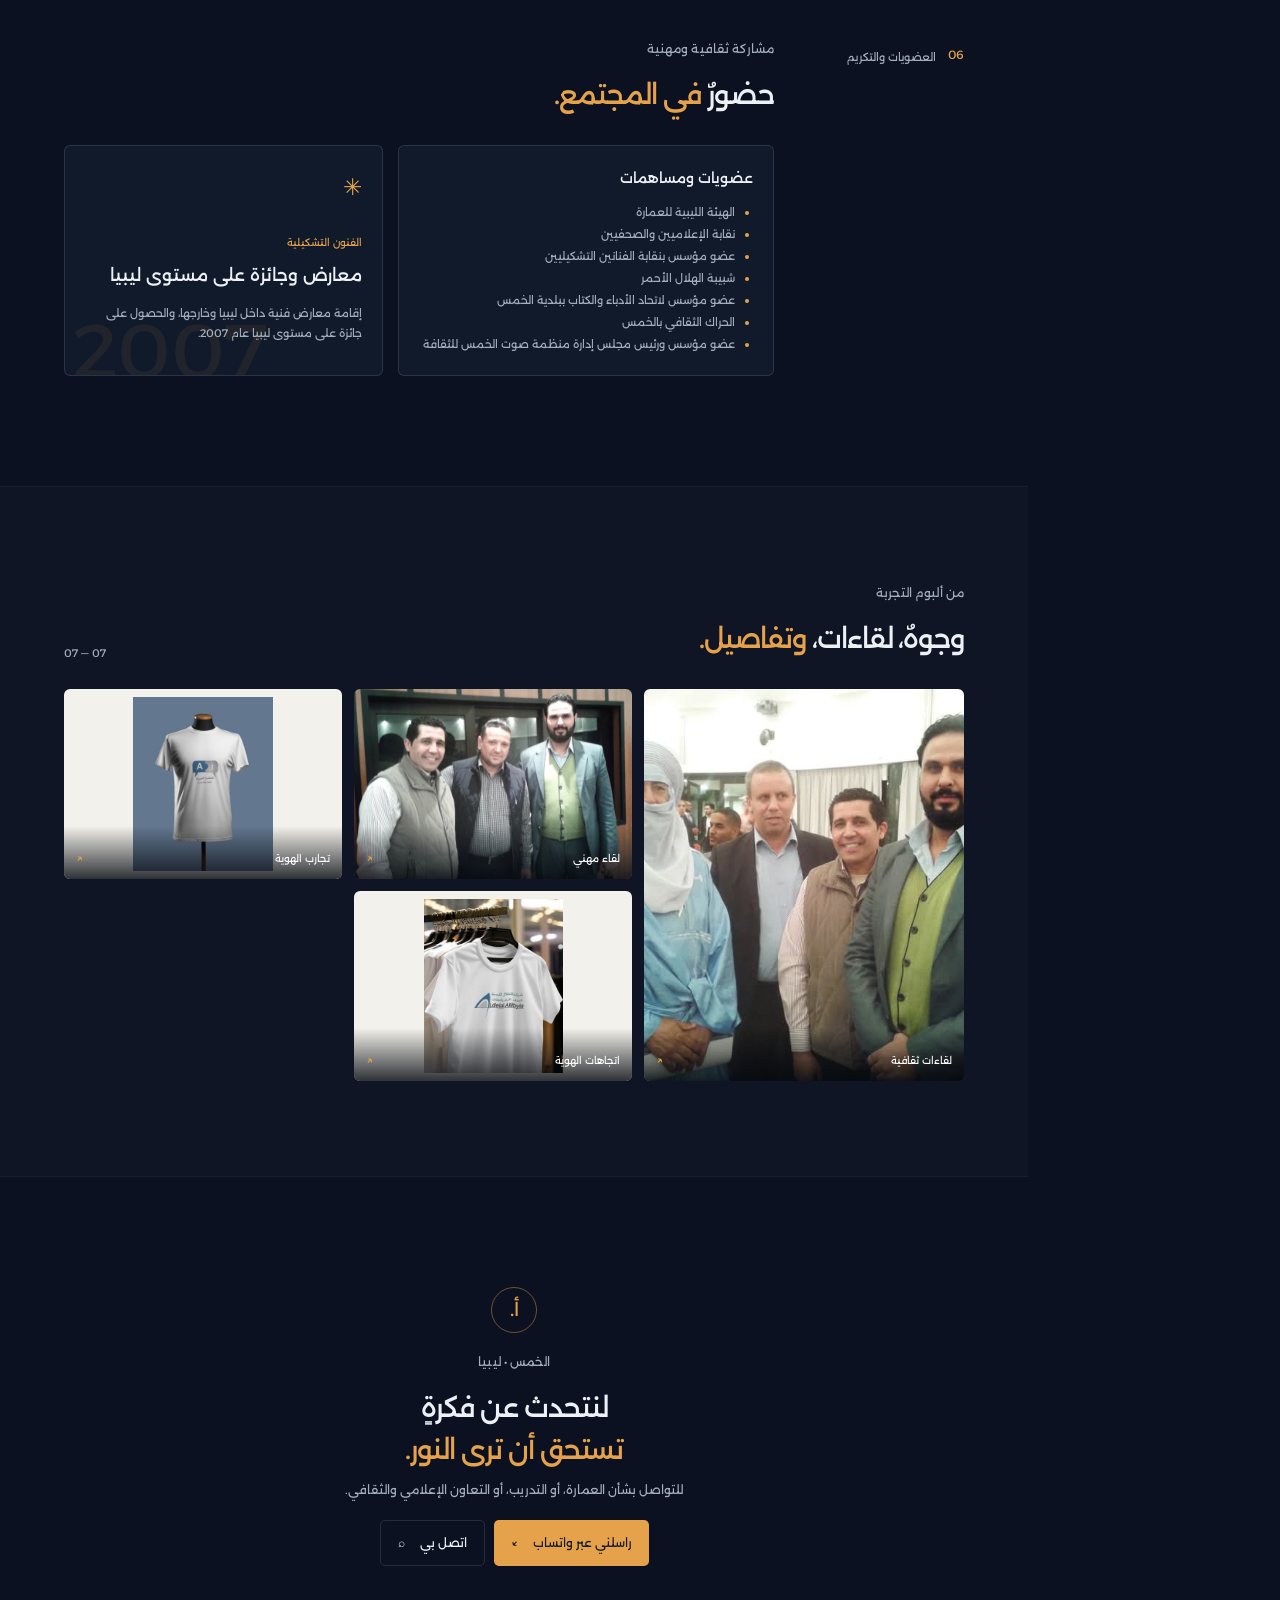
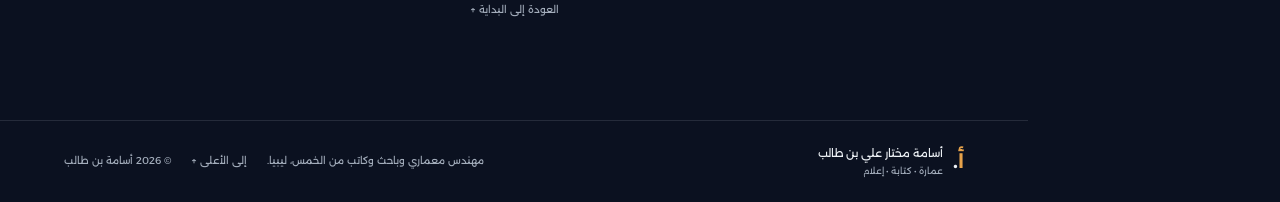
==== commit b1e5e7b1: "Add architecture portfolio and remove missing images" ====
--- a/index.html
+++ b/index.html
@@ -38,7 +38,7 @@
     </nav>
   </div>
   <a class="language-switch" href="index-en.html" lang="en" aria-label="View the English version" title="English"><svg viewBox="0 0 24 24" aria-hidden="true"><circle cx="12" cy="12" r="9"></circle><path d="M3.5 12h17M12 3c2.4 2.4 3.6 5.4 3.6 9s-1.2 6.6-3.6 9c-2.4-2.4-3.6-5.4-3.6-9S9.6 5.4 12 3Z"></path></svg><span>EN</span></a>
-  <div class="software-shortcuts" aria-label="مساحات البرامج والأعمال"><a href="#tool-revit" aria-label="أعمال Revit" title="Revit"><img src="assets/software/revit-2026.png" alt="" loading="lazy"></a><a href="#tool-photoshop" aria-label="أعمال Adobe Photoshop" title="Photoshop"><img src="assets/software/photoshop-2026.png" alt="" loading="lazy"></a><a href="#tool-wordpress" aria-label="أعمال WordPress" title="WordPress"><img src="assets/software/wordpress.png" alt="" loading="lazy"></a><a href="#tool-premiere" aria-label="أعمال Adobe Premiere Pro" title="Premiere Pro"><img src="assets/software/premiere-pro-2026.png" alt="" loading="lazy"></a><a href="#tool-capcut" aria-label="أعمال CapCut" title="CapCut"><img src="assets/software/capcut.png" alt="" loading="lazy"></a><a href="#tool-corel" aria-label="أعمال CorelDRAW" title="CorelDRAW"><img src="assets/software/coreldraw.png" alt="" loading="lazy"></a><a href="#tool-3dsmax" aria-label="أعمال 3ds Max" title="3ds Max"><img src="assets/software/3dsmax.png" alt="" loading="lazy"></a><a href="#tool-autocad" aria-label="أعمال AutoCAD" title="AutoCAD"><img src="assets/software/autocad.png" alt="" loading="lazy"></a><a href="#tool-archicad" aria-label="أعمال Archicad" title="Archicad"><img src="assets/software/archicad.png" alt="" loading="lazy"></a><a href="#tool-lumion" aria-label="أعمال Lumion" title="Lumion"><img src="assets/software/lumion.png" alt="" loading="lazy"></a><a href="#tool-sketchup" aria-label="أعمال SketchUp" title="SketchUp"><img src="assets/software/sketchup.png" alt="" loading="lazy"></a></div>  <main>
+  <div class="software-shortcuts" aria-label="مساحات البرامج والأعمال"><a href="#tool-revit" aria-label="أعمال Revit" title="Revit"><img src="assets/software/revit-2026.png" alt="" loading="lazy"></a><a href="#archive" data-archive-filter="architecture" aria-label="تصميمات العمارة" title="العمارة"><svg viewBox="0 0 24 24" aria-hidden="true"><path d="M3 11.5 12 4l9 7.5M5.5 10v10h13V10M9 20v-6h6v6"/></svg></a><a href="#tool-photoshop" aria-label="أعمال Adobe Photoshop" title="Photoshop"><img src="assets/software/photoshop-2026.png" alt="" loading="lazy"></a><a href="#tool-wordpress" aria-label="أعمال WordPress" title="WordPress"><img src="assets/software/wordpress.png" alt="" loading="lazy"></a><a href="#tool-premiere" aria-label="أعمال Adobe Premiere Pro" title="Premiere Pro"><img src="assets/software/premiere-pro-2026.png" alt="" loading="lazy"></a><a href="#tool-capcut" aria-label="أعمال CapCut" title="CapCut"><img src="assets/software/capcut.png" alt="" loading="lazy"></a><a href="#tool-corel" aria-label="أعمال CorelDRAW" title="CorelDRAW"><img src="assets/software/coreldraw.png" alt="" loading="lazy"></a><a href="#tool-3dsmax" aria-label="أعمال 3ds Max" title="3ds Max"><img src="assets/software/3dsmax.png" alt="" loading="lazy"></a><a href="#tool-autocad" aria-label="أعمال AutoCAD" title="AutoCAD"><img src="assets/software/autocad.png" alt="" loading="lazy"></a><a href="#tool-archicad" aria-label="أعمال Archicad" title="Archicad"><img src="assets/software/archicad.png" alt="" loading="lazy"></a><a href="#tool-lumion" aria-label="أعمال Lumion" title="Lumion"><img src="assets/software/lumion.png" alt="" loading="lazy"></a><a href="#tool-sketchup" aria-label="أعمال SketchUp" title="SketchUp"><img src="assets/software/sketchup.png" alt="" loading="lazy"></a></div>  <main>
     <section class="hero section-shell" id="top">
       <div class="hero-copy reveal">
         <p class="eyebrow"><i></i> مهندس معماري • باحث • كاتب</p>
@@ -60,13 +60,11 @@
       <div class="section-shell">
         <div class="section-heading reveal"><div><p class="eyebrow">مساحات من التجربة</p><h2>أعمالٌ <em>بأكثر من زاوية.</em></h2></div><span class="heading-count">02 — 07</span></div>
         <div class="work-grid work-slideshow" id="work-slideshow" aria-live="polite">
-          <article class="work-card work-large reveal"><a href="assets/portfolio/تصاميم شعارات/FB_IMG_1752262540104.jpg" class="image-link" data-lightbox data-caption="هوية معمارية — تصوّرات للشعار"><img src="assets/portfolio/تصاميم شعارات/FB_IMG_1752262540104.jpg" alt="تصميم هوية معمارية باسم Architect Osama" loading="lazy"><span class="open-icon">↗</span></a><div class="work-meta"><div><span class="category">هوية بصرية</span><h3>ملامحُ هويةٍ معمارية</h3></div><span class="work-number">01</span></div><p>محاولات لصياغة علامة تجمع بين الحرف والبيت، وتترجم روح العمارة في لغة بصرية بسيطة.</p></article>
-          <article class="work-card reveal"><a href="assets/FB_IMG_1752262755789.jpg" class="image-link" data-lightbox data-caption="مواد إعلامية وثقافية"><img src="assets/FB_IMG_1752262755789.jpg" alt="مطبوعات ومواد إعلامية وثقافية" loading="lazy"><span class="open-icon">↗</span></a><div class="work-meta"><div><span class="category">إعلام وثقافة</span><h3>من أرشيف الإعلام والنشر</h3></div><span class="work-number">02</span></div><p>مطبوعات ومواد ثقافية تلتقي مع خبرة التحرير الصحفي وتصميم الصحف.</p></article>
-          <article class="work-card reveal"><a href="assets/FB_IMG_1680208608069.jpg" class="image-link" data-lightbox data-caption="حوار إذاعي في الاستوديو"><img src="assets/FB_IMG_1680208608069.jpg" alt="لقاء إذاعي في الاستوديو" loading="lazy"><span class="open-icon">↗</span></a><div class="work-meta"><div><span class="category">لقاءات وحوار</span><h3>حين يبدأ الحوار</h3></div><span class="work-number">03</span></div><p>مساحة للاستماع وتبادل الأفكار، حيث يلتقي الصوت بالتجربة الإنسانية.</p></article>
+          
           <article class="work-card work-large reveal"><a href="assets/FB_IMG_1752262750386.jpg" class="image-link" data-lightbox data-caption="مراسلات ومواد ثقافية من ليبيا"><img src="assets/FB_IMG_1752262750386.jpg" alt="رسالة ومطبوعات ثقافية من ليبيا" loading="lazy"><span class="open-icon">↗</span></a><div class="work-meta"><div><span class="category">أرشيف شخصي</span><h3>رسائلٌ تحمل الحكاية</h3></div><span class="work-number">04</span></div><p>وثيقة من رحلةٍ شخصية؛ تذكيرٌ بأن لكل مشروع بداية، ولكل فكرة طريقاً تعبره.</p></article>
         </div>
         <div class="slideshow-controls" aria-label="التحكم في عرض الأعمال"><button type="button" class="slide-prev" aria-label="العمل السابق">←</button><span class="slide-progress" aria-hidden="true"><i></i></span><div class="slide-dots" role="group" aria-label="اختر عملاً"></div><span class="slide-counter" aria-live="polite"></span><button type="button" class="slide-next" aria-label="العمل التالي">→</button><button type="button" class="slide-pause" aria-label="إيقاف العرض التلقائي">Ⅱ</button></div>
-        <section class="software-work" aria-labelledby="software-heading"><div class="software-heading"><div><p class="eyebrow">مساحات جاهزة لإضافة الأعمال</p><h3 id="software-heading">أعمالي حسب <em>البرنامج.</em></h3></div><span>يمكن إضافة المشاريع إلى كل مساحة لاحقاً</span></div><div class="software-grid"><article class="software-card reveal" id="tool-revit"><span class="software-icon"><img src="assets/software/revit-2026.png" alt="" loading="lazy"></span><div><h4>Revit</h4><p>مساحة مخصصة لمشاريع النمذجة المعمارية.</p></div><span class="software-empty">قريباً</span></article><article class="software-card reveal" id="tool-photoshop"><span class="software-icon"><img src="assets/software/photoshop-2026.png" alt="" loading="lazy"></span><div><h4>Adobe Photoshop</h4><p>مساحة للتصاميم والمعالجات البصرية.</p></div><span class="software-empty">قريباً</span></article><article class="software-card reveal" id="tool-wordpress"><span class="software-icon"><img src="assets/software/wordpress.png" alt="" loading="lazy"></span><div><h4>WordPress</h4><p>مساحة لمواقع ومشاريع النشر الإلكتروني.</p></div><span class="software-empty">قريباً</span></article><article class="software-card reveal" id="tool-premiere"><span class="software-icon"><img src="assets/software/premiere-pro-2026.png" alt="" loading="lazy"></span><div><h4>Adobe Premiere Pro</h4><p>مساحة لأعمال المونتاج والفيديو.</p></div><span class="software-empty">قريباً</span></article><article class="software-card reveal" id="tool-capcut"><span class="software-icon"><img src="assets/software/capcut.png" alt="" loading="lazy"></span><div><h4>CapCut</h4><p>مساحة لمقاطع الفيديو القصيرة والمحتوى المرئي.</p></div><span class="software-empty">قريباً</span></article><article class="software-card reveal" id="tool-corel"><span class="software-icon"><img src="assets/software/coreldraw.png" alt="" loading="lazy"></span><div><h4>CorelDRAW</h4><p>مساحة للشعارات والرسوم والتصميم الطباعي.</p></div><span class="software-empty">قريباً</span></article><article class="software-card reveal" id="tool-3dsmax"><span class="software-icon"><img src="assets/software/3dsmax.png" alt="" loading="lazy"></span><div><h4>3ds Max</h4><p>مساحة للنمذجة والإظهار ثلاثي الأبعاد.</p></div><span class="software-empty">قريباً</span></article><article class="software-card reveal" id="tool-autocad"><span class="software-icon"><img src="assets/software/autocad.png" alt="" loading="lazy"></span><div><h4>AutoCAD</h4><p>مساحة للمخططات والرسم الهندسي.</p></div><span class="software-empty">قريباً</span></article><article class="software-card reveal" id="tool-archicad"><span class="software-icon"><img src="assets/software/archicad.png" alt="" loading="lazy"></span><div><h4>Archicad</h4><p>مساحة لمشاريع التصميم ونمذجة معلومات المباني.</p></div><span class="software-empty">قريباً</span></article><article class="software-card reveal" id="tool-lumion"><span class="software-icon"><img src="assets/software/lumion.png" alt="" loading="lazy"></span><div><h4>Lumion</h4><p>مساحة للتصيير المعماري والمشاهد المرئية.</p></div><span class="software-empty">قريباً</span></article><article class="software-card reveal" id="tool-sketchup"><span class="software-icon"><img src="assets/software/sketchup.png" alt="" loading="lazy"></span><div><h4>SketchUp</h4><p>مساحة للنمذجة والتصميم المعماري ثلاثي الأبعاد.</p></div><span class="software-empty">قريباً</span></article></div></section>
+        <section class="software-work" aria-labelledby="software-heading"><div class="software-heading"><div><p class="eyebrow">مساحات جاهزة لإضافة الأعمال</p><h3 id="software-heading">أعمالي حسب <em>البرنامج.</em></h3></div><span>يمكن إضافة المشاريع إلى كل مساحة لاحقاً</span></div><div class="software-grid"><article class="software-card reveal" id="tool-revit"><span class="software-icon"><img src="assets/software/revit-2026.png" alt="" loading="lazy"></span><div><h4>Revit</h4><p>نمذجة معمارية وتصميمات المباني.</p></div><span class="software-empty">13 تصميماً</span></article><article class="software-card reveal" id="tool-photoshop"><span class="software-icon"><img src="assets/software/photoshop-2026.png" alt="" loading="lazy"></span><div><h4>Adobe Photoshop</h4><p>مساحة للتصاميم والمعالجات البصرية.</p></div><span class="software-empty">قريباً</span></article><article class="software-card reveal" id="tool-wordpress"><span class="software-icon"><img src="assets/software/wordpress.png" alt="" loading="lazy"></span><div><h4>WordPress</h4><p>مساحة لمواقع ومشاريع النشر الإلكتروني.</p></div><span class="software-empty">قريباً</span></article><article class="software-card reveal" id="tool-premiere"><span class="software-icon"><img src="assets/software/premiere-pro-2026.png" alt="" loading="lazy"></span><div><h4>Adobe Premiere Pro</h4><p>مساحة لأعمال المونتاج والفيديو.</p></div><span class="software-empty">قريباً</span></article><article class="software-card reveal" id="tool-capcut"><span class="software-icon"><img src="assets/software/capcut.png" alt="" loading="lazy"></span><div><h4>CapCut</h4><p>مساحة لمقاطع الفيديو القصيرة والمحتوى المرئي.</p></div><span class="software-empty">قريباً</span></article><article class="software-card reveal" id="tool-corel"><span class="software-icon"><img src="assets/software/coreldraw.png" alt="" loading="lazy"></span><div><h4>CorelDRAW</h4><p>مساحة للشعارات والرسوم والتصميم الطباعي.</p></div><span class="software-empty">قريباً</span></article><article class="software-card reveal" id="tool-3dsmax"><span class="software-icon"><img src="assets/software/3dsmax.png" alt="" loading="lazy"></span><div><h4>3ds Max</h4><p>مساحة للنمذجة والإظهار ثلاثي الأبعاد.</p></div><span class="software-empty">قريباً</span></article><article class="software-card reveal" id="tool-autocad"><span class="software-icon"><img src="assets/software/autocad.png" alt="" loading="lazy"></span><div><h4>AutoCAD</h4><p>مساحة للمخططات والرسم الهندسي.</p></div><span class="software-empty">قريباً</span></article><article class="software-card reveal" id="tool-archicad"><span class="software-icon"><img src="assets/software/archicad.png" alt="" loading="lazy"></span><div><h4>Archicad</h4><p>مساحة لمشاريع التصميم ونمذجة معلومات المباني.</p></div><span class="software-empty">قريباً</span></article><article class="software-card reveal" id="tool-lumion"><span class="software-icon"><img src="assets/software/lumion.png" alt="" loading="lazy"></span><div><h4>Lumion</h4><p>مساحة للتصيير المعماري والمشاهد المرئية.</p></div><span class="software-empty">قريباً</span></article><article class="software-card reveal" id="tool-sketchup"><span class="software-icon"><img src="assets/software/sketchup.png" alt="" loading="lazy"></span><div><h4>SketchUp</h4><p>مساحة للنمذجة والتصميم المعماري ثلاثي الأبعاد.</p></div><span class="software-empty">قريباً</span></article></div></section>
         <div class="archive-block" id="archive">
           <div class="archive-heading reveal"><div><p class="eyebrow">من المجلدات إلى مساحة واحدة</p><h3>أرشيف <em>التجارب.</em></h3></div><span class="archive-count"><b id="archive-total">٠</b> مادة من الأرشيف</span></div>
           <div class="archive-toolbar"><div class="archive-filters" role="group" aria-label="تصفية الأعمال حسب المجال"></div><label class="archive-search"><span>⌕</span><input type="search" id="archive-search" placeholder="ابحث في الأرشيف" aria-label="ابحث في الأرشيف"></label></div>
--- a/style-en.css
+++ b/style-en.css
@@ -30,3 +30,4 @@
 .language-switch:hover svg{transform:rotate(22deg)}
 @media(max-width:900px){html[dir="ltr"] main,html[dir="ltr"] .site-footer{margin:0}.language-switch{top:10px;left:12px;right:auto;min-width:48px;height:32px;padding:0 7px}html[dir="ltr"] .language-switch{left:12px;right:auto}html[dir="ltr"] .quick-sections{right:12px;left:auto}html[dir="ltr"] .software-shortcuts{right:158px;left:auto}}
 @media(max-width:420px){.language-switch{left:10px;min-width:44px;height:30px;top:9px}html[dir="ltr"] .language-switch{left:10px}}
+.revit-projects{flex:1 0 100%;min-width:0;margin-top:6px;padding-top:10px;border-top:1px solid var(--line)}.revit-projects-heading{display:flex;align-items:center;justify-content:space-between;gap:8px;margin-bottom:8px;font-size:10px}.revit-projects-heading strong{font-weight:500;color:var(--text)}.revit-projects-heading span{color:var(--accent);font-size:9px;white-space:nowrap}.revit-project-strip{display:flex;gap:7px;overflow-x:auto;padding:2px 1px 6px;scrollbar-width:thin;scrollbar-color:var(--accent) transparent;overscroll-behavior-inline:contain}.revit-project-strip a{display:block;flex:0 0 108px;height:68px;overflow:hidden;border:1px solid var(--line);border-radius:4px;background:#202a37;transition:transform .2s,border-color .2s}.revit-project-strip a:hover{transform:translateY(-2px);border-color:var(--accent)}.revit-project-strip img{width:100%;height:100%;display:block;object-fit:cover}.software-shortcuts a[data-archive-filter] svg{fill:none;stroke:var(--accent);stroke-width:1.8;stroke-linecap:round;stroke-linejoin:round}
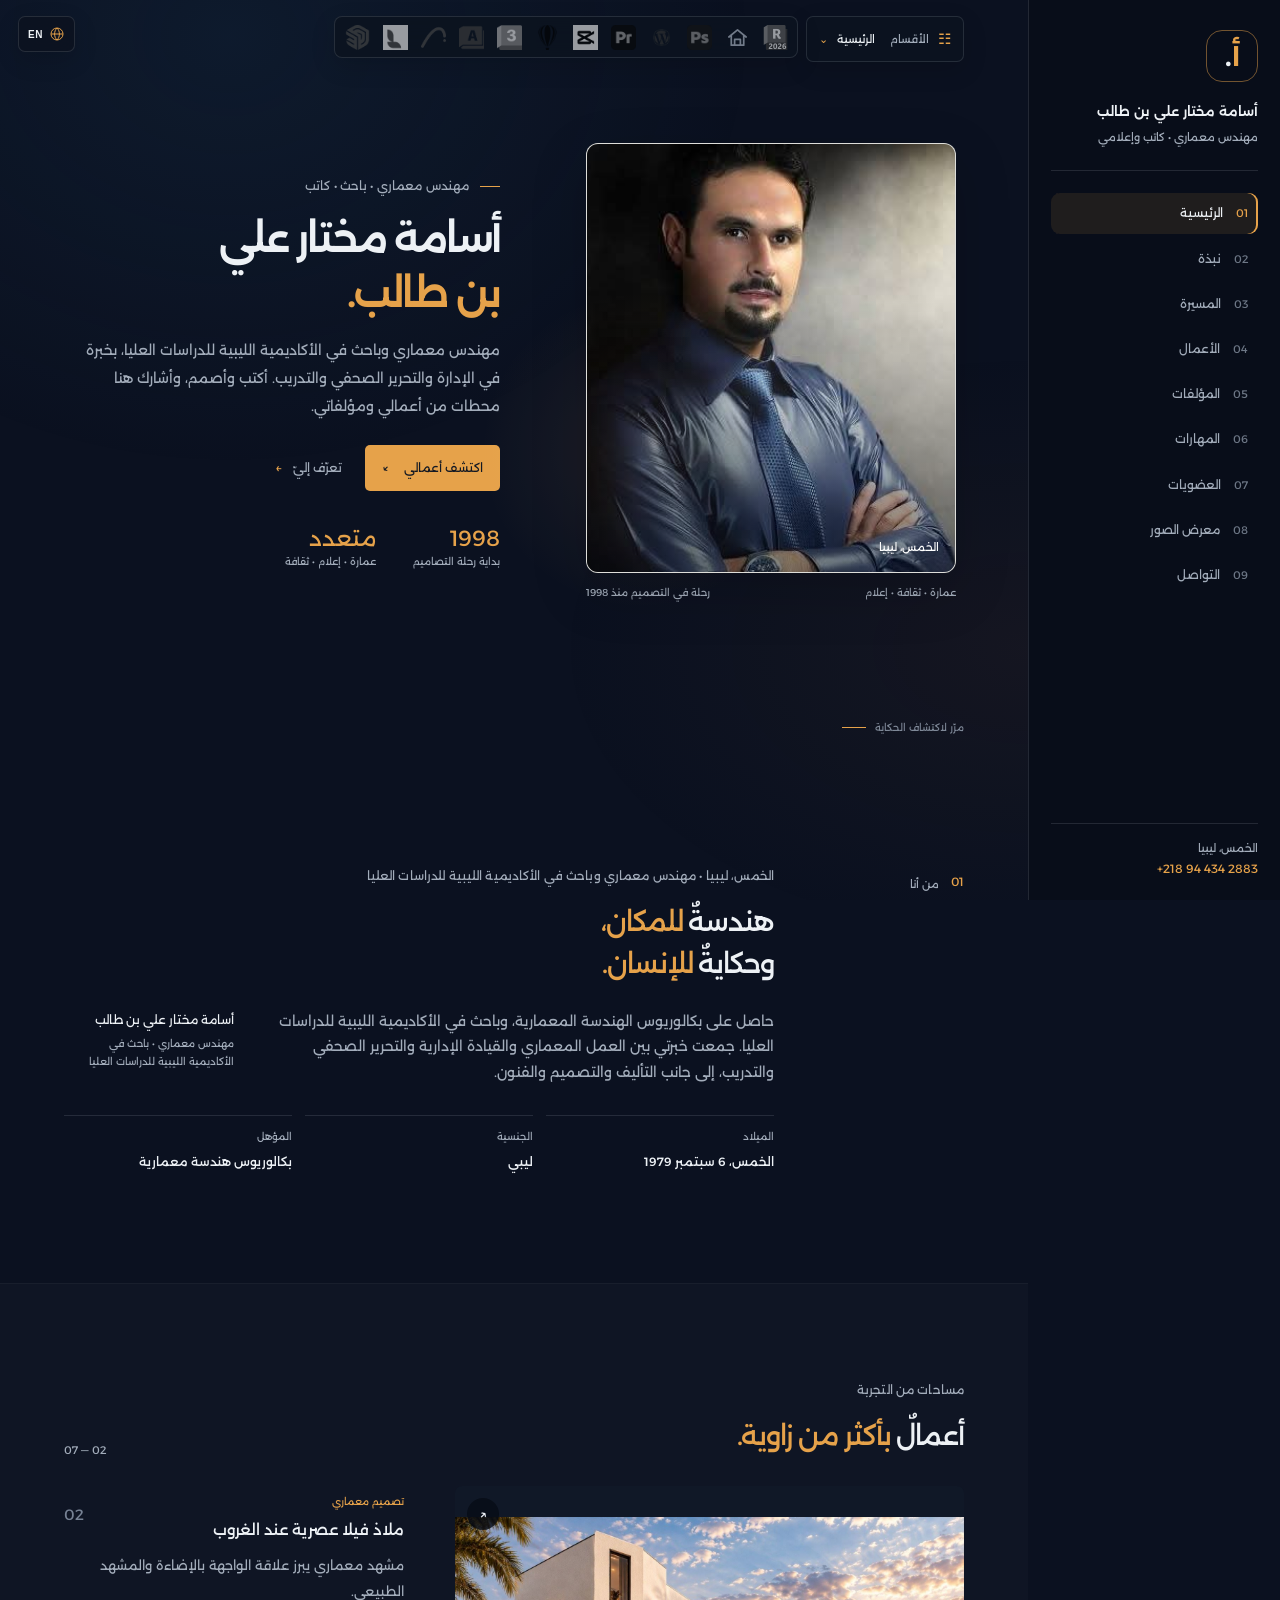
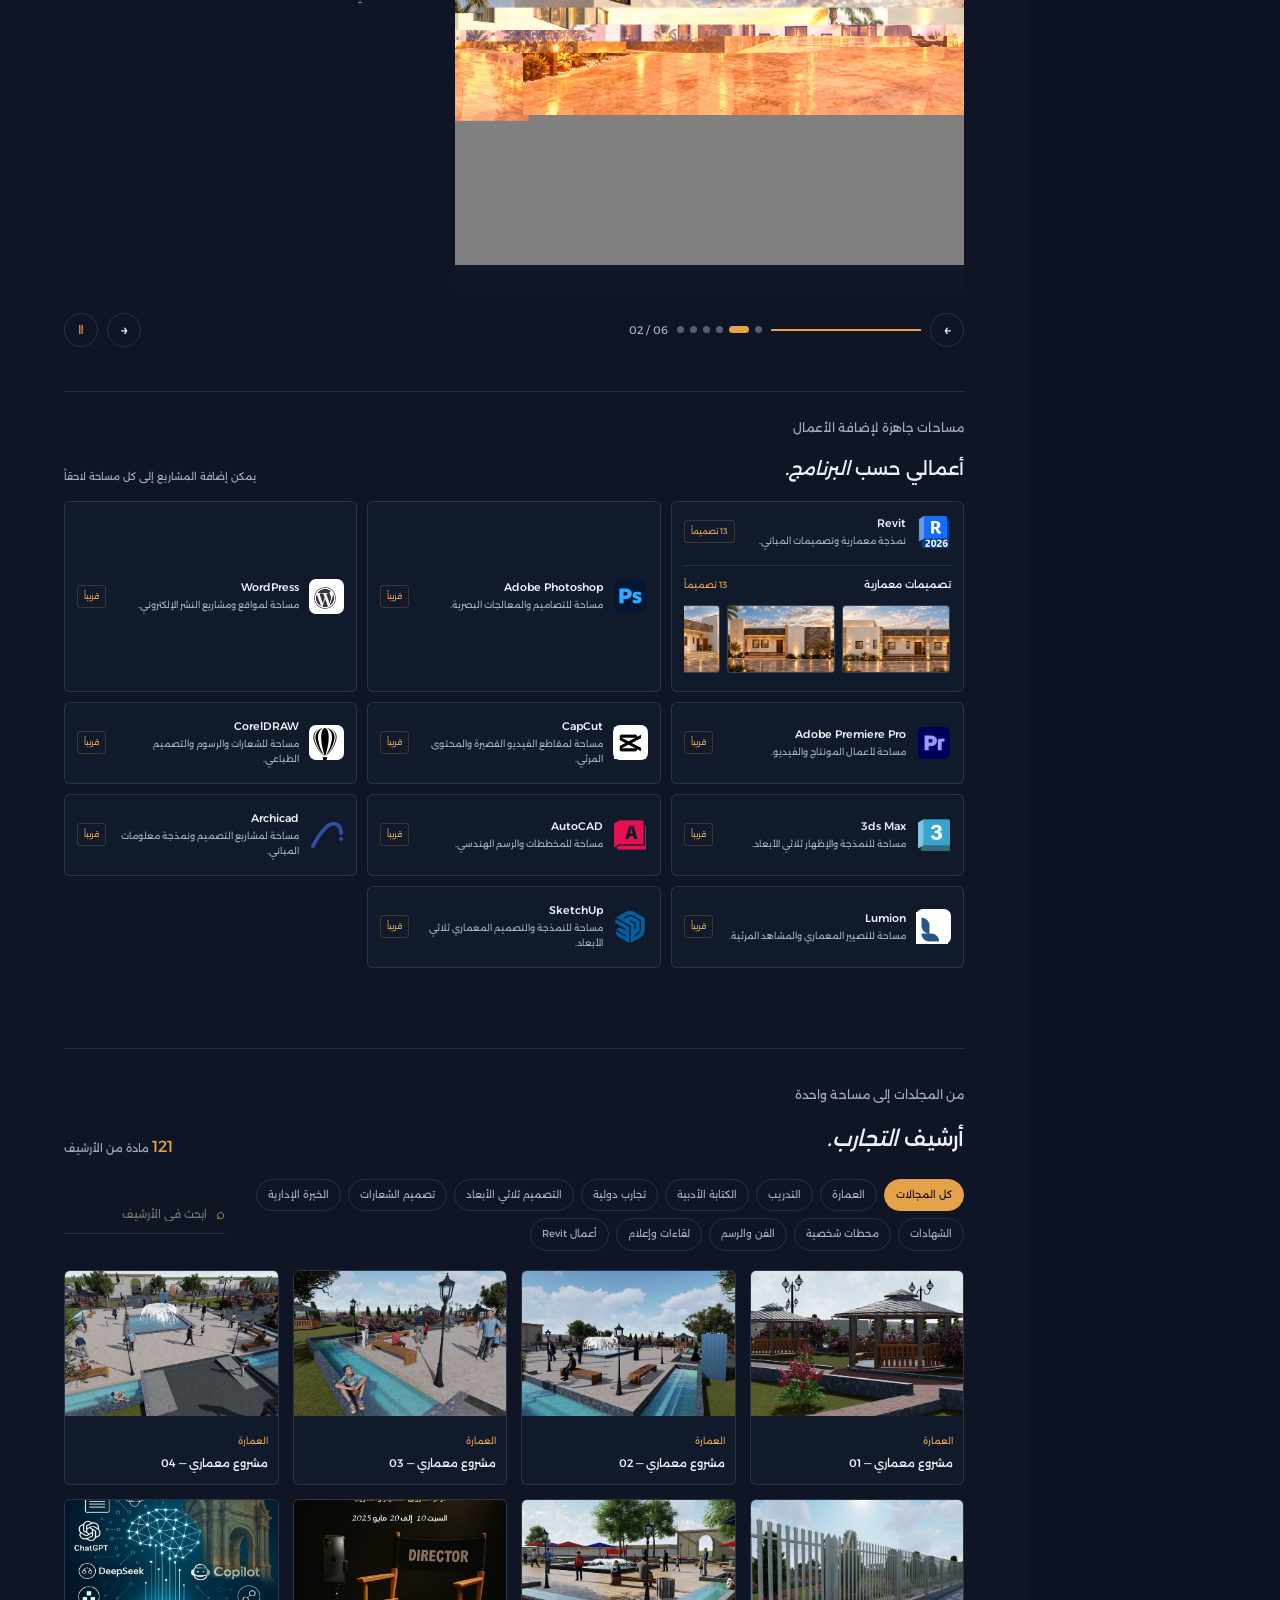
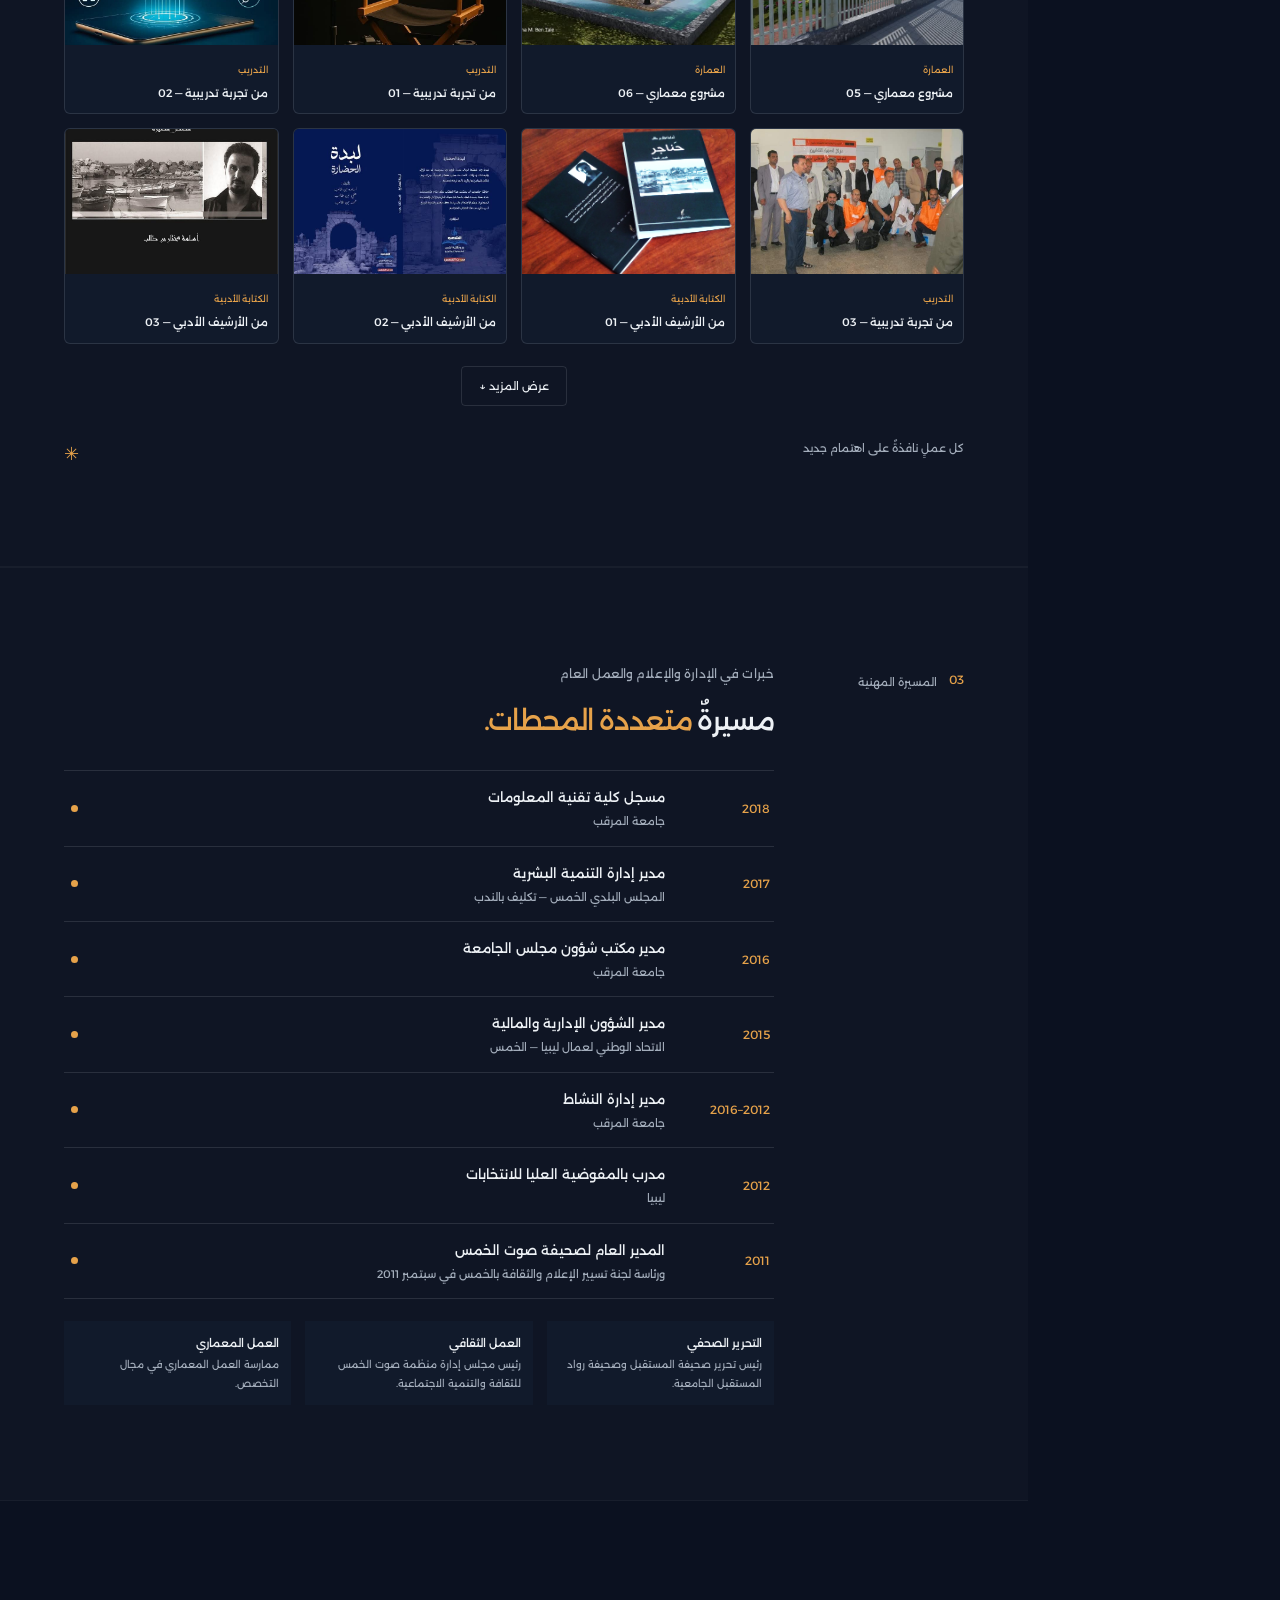
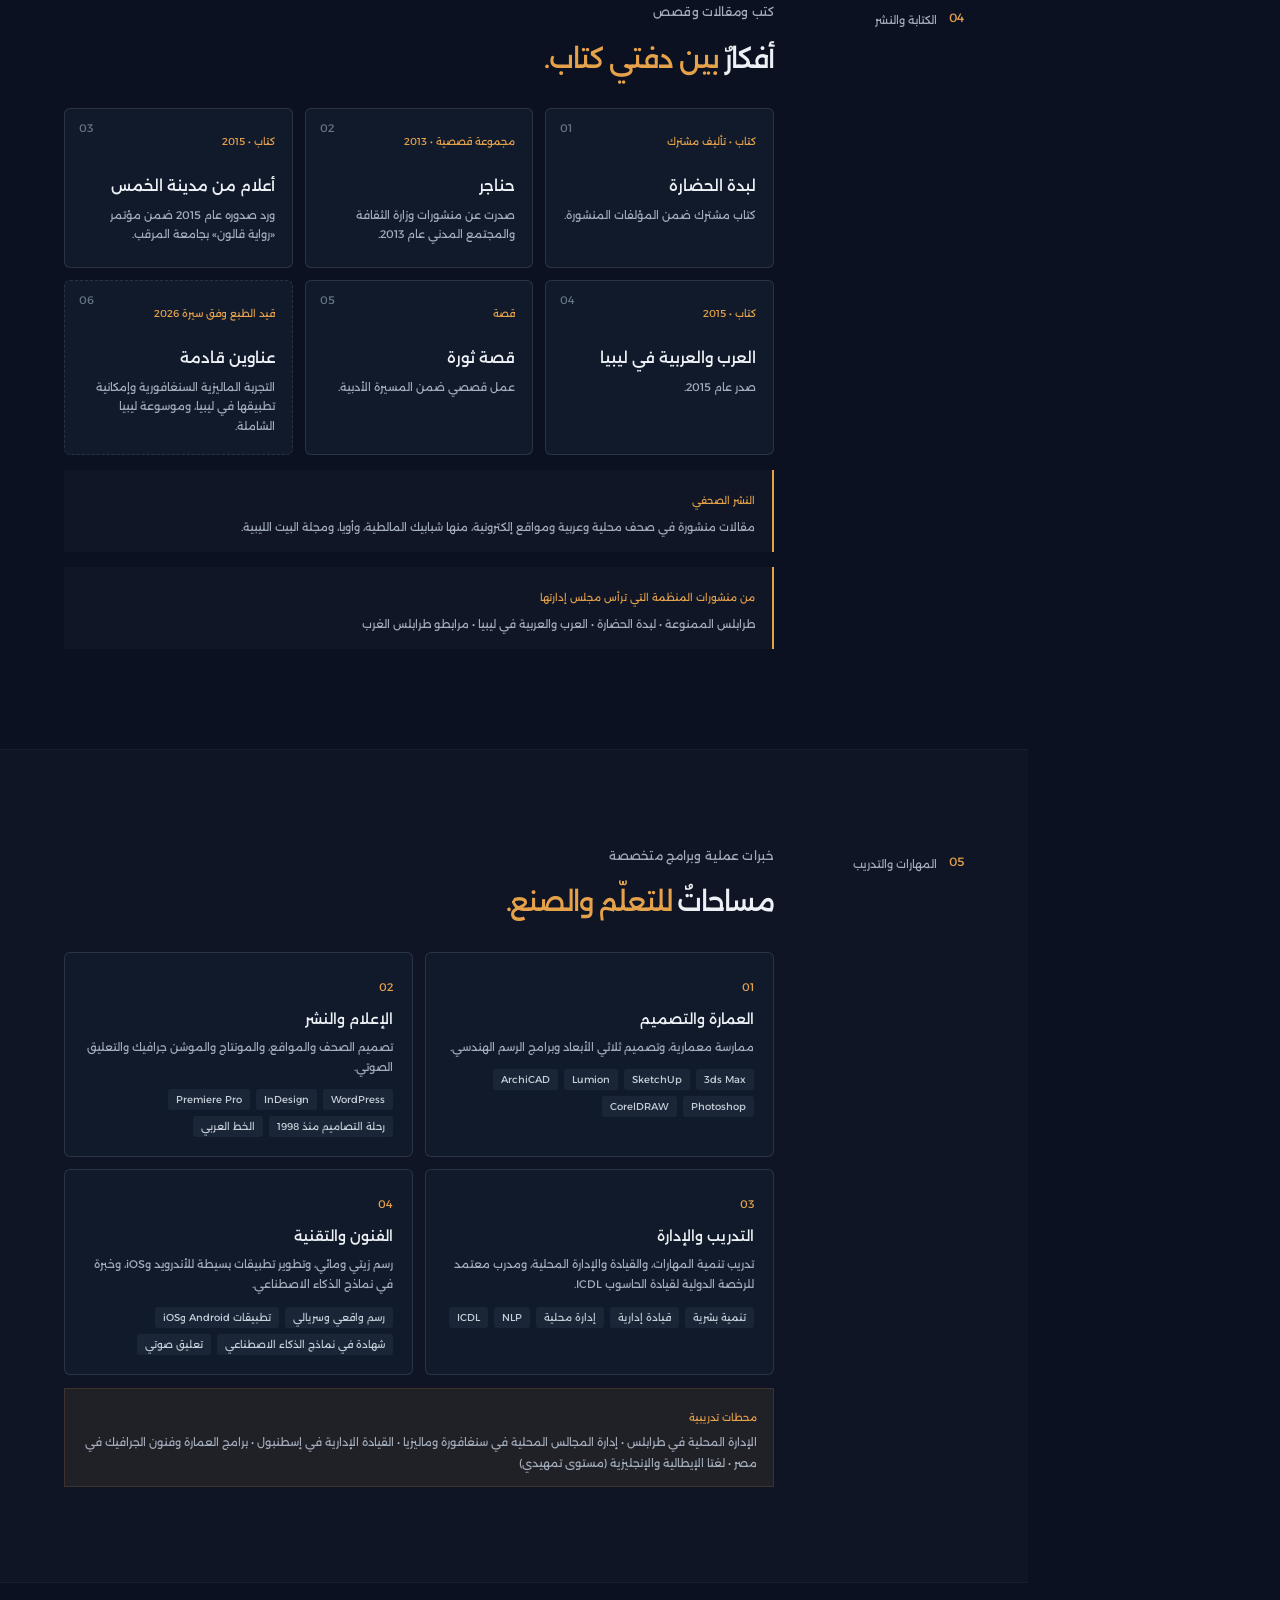
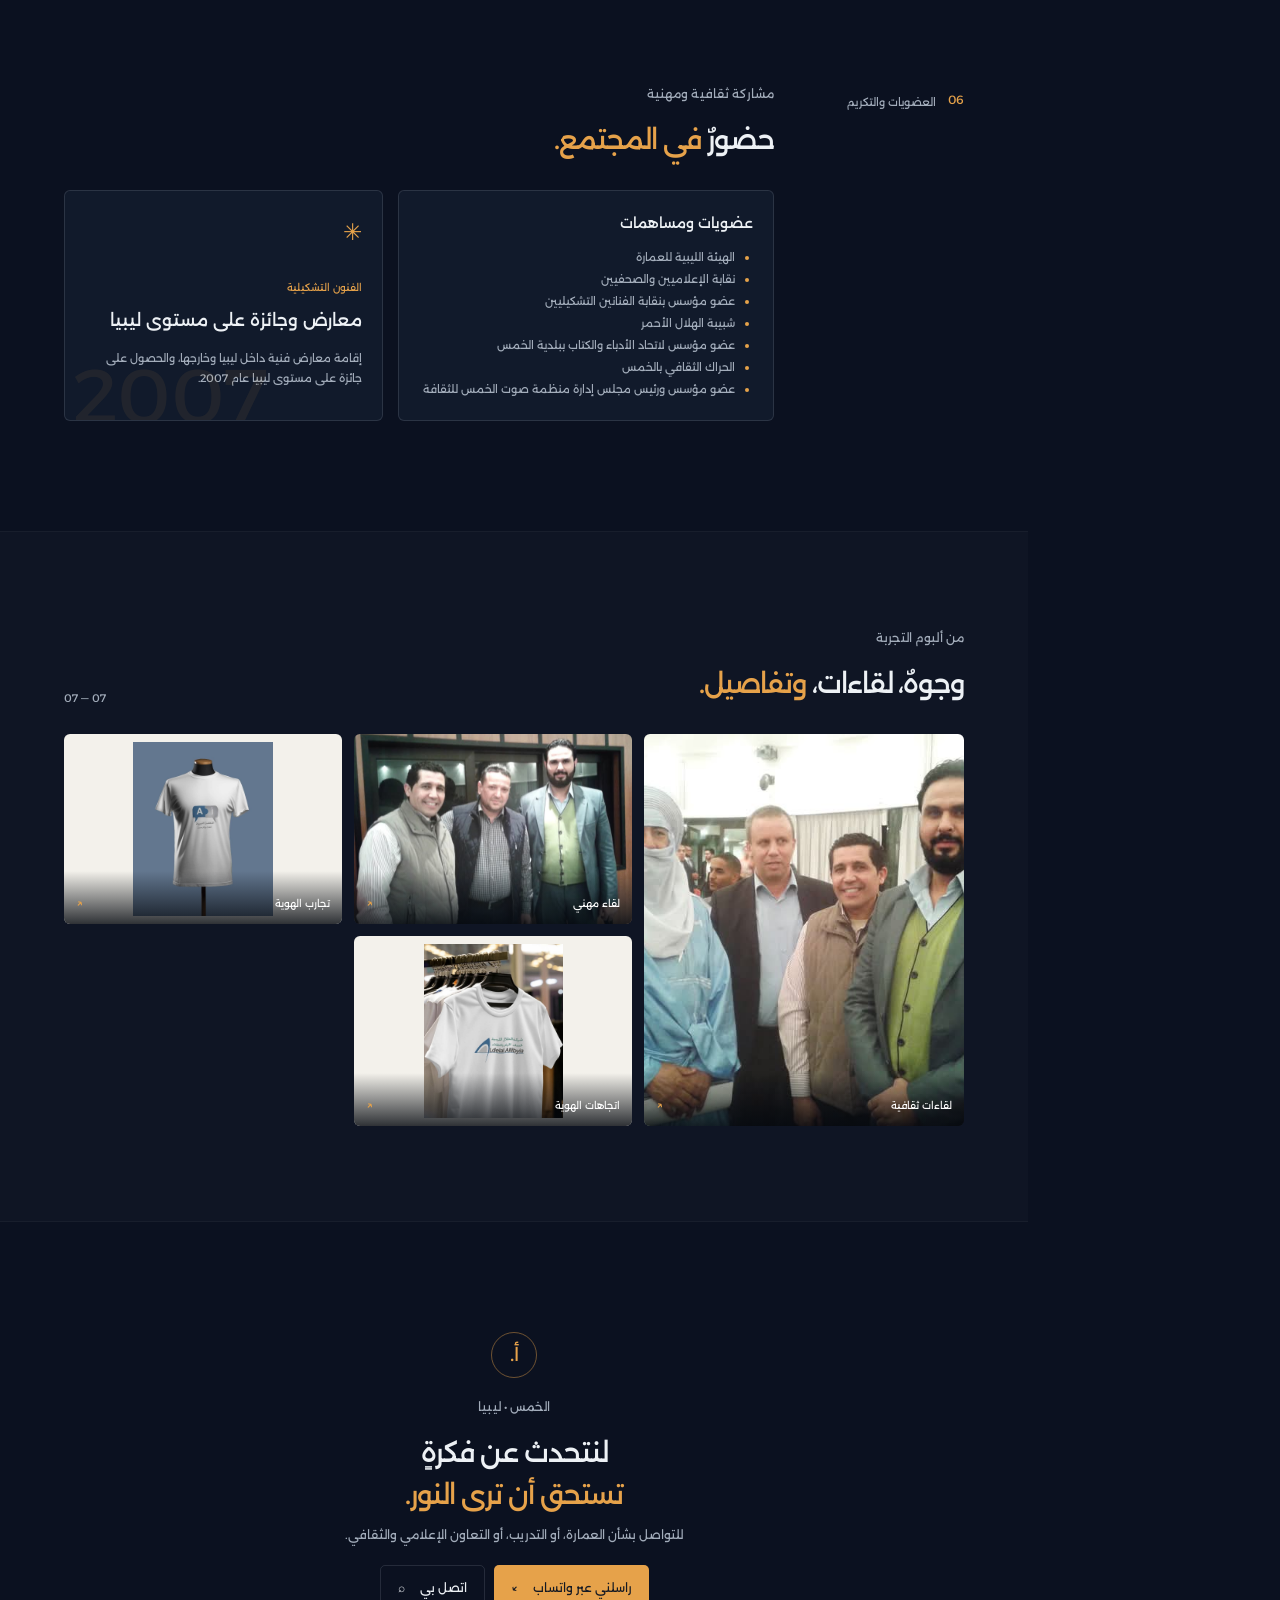
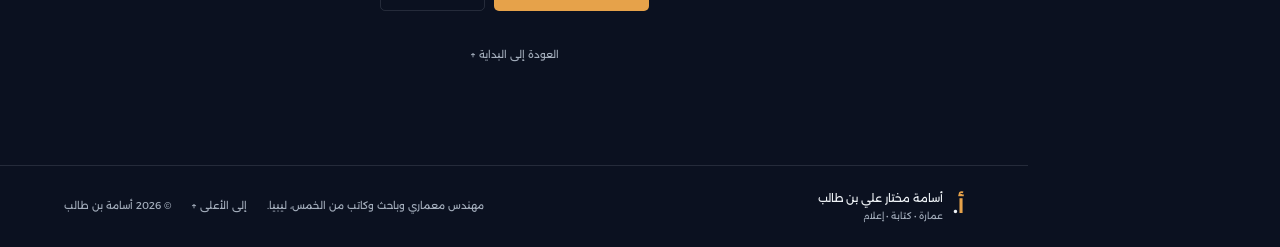
==== commit 12c60d8e: "Tone down software icons and feature architecture designs" ====
--- a/index.html
+++ b/index.html
@@ -60,6 +60,12 @@
       <div class="section-shell">
         <div class="section-heading reveal"><div><p class="eyebrow">مساحات من التجربة</p><h2>أعمالٌ <em>بأكثر من زاوية.</em></h2></div><span class="heading-count">02 — 07</span></div>
         <div class="work-grid work-slideshow" id="work-slideshow" aria-live="polite">
+<article class="work-card work-architecture reveal"><a href="assets/portfolio/تصميمات معمارية/01.jpg" class="image-link" data-lightbox data-caption="فيلا معاصرة بملامح هادئة"><img src="assets/portfolio/تصميمات معمارية/01.jpg" alt="تصميم فيلا معاصرة بملامح هادئة" loading="lazy"><span class="open-icon">↗</span></a><div class="work-meta"><div><span class="category">تصميم معماري</span><h3>فيلا معاصرة بملامح هادئة</h3></div><span class="work-number">01</span></div><p>تكوين سكني معاصر يجمع بين بساطة الكتل ودفء المواد الطبيعية.</p></article>
+<article class="work-card work-architecture reveal"><a href="assets/portfolio/تصميمات معمارية/06.jpg" class="image-link" data-lightbox data-caption="ملاذ فيلا عصرية عند الغروب"><img src="assets/portfolio/تصميمات معمارية/06.jpg" alt="منظور خارجي لفيلا عصرية عند الغروب" loading="lazy"><span class="open-icon">↗</span></a><div class="work-meta"><div><span class="category">تصميم معماري</span><h3>ملاذ فيلا عصرية عند الغروب</h3></div><span class="work-number">02</span></div><p>مشهد معماري يبرز علاقة الواجهة بالإضاءة والمشهد الطبيعي.</p></article>
+<article class="work-card work-architecture reveal"><a href="assets/portfolio/تصميمات معمارية/09.jpg" class="image-link" data-lightbox data-caption="جناح عصري وفناء داخلي"><img src="assets/portfolio/تصميمات معمارية/09.jpg" alt="مدخل وفناء بتصميم معماري عصري" loading="lazy"><span class="open-icon">↗</span></a><div class="work-meta"><div><span class="category">تصميم معماري</span><h3>جناح عصري وفناء داخلي</h3></div><span class="work-number">03</span></div><p>تفاصيل مدخل تجمع الحجر والخشب والنباتات في مشهد واحد.</p></article>
+<article class="work-card work-architecture reveal"><a href="assets/portfolio/تصميمات معمارية/10.jpg" class="image-link" data-lightbox data-caption="جلسة شاي في فناء معاصر"><img src="assets/portfolio/تصميمات معمارية/10.jpg" alt="جلسة خارجية مظللة في فناء معاصر" loading="lazy"><span class="open-icon">↗</span></a><div class="work-meta"><div><span class="category">تصميم معماري</span><h3>جلسة شاي في فناء معاصر</h3></div><span class="work-number">04</span></div><p>مساحة خارجية مريحة صُممت لتصل الداخل بالخضرة والضوء.</p></article>
+<article class="work-card work-architecture reveal"><a href="assets/portfolio/تصميمات معمارية/12.jpg" class="image-link" data-lightbox data-caption="منظور علوي لتصميم سكني"><img src="assets/portfolio/تصميمات معمارية/12.jpg" alt="منظور علوي لكتلة سكنية وفناء داخلي" loading="lazy"><span class="open-icon">↗</span></a><div class="work-meta"><div><span class="category">تصميم معماري</span><h3>منظور علوي لتصميم سكني</h3></div><span class="work-number">05</span></div><p>قراءة واضحة لتوزيع المبنى والفناء ومسارات الحركة حوله.</p></article>
+
           
           <article class="work-card work-large reveal"><a href="assets/FB_IMG_1752262750386.jpg" class="image-link" data-lightbox data-caption="مراسلات ومواد ثقافية من ليبيا"><img src="assets/FB_IMG_1752262750386.jpg" alt="رسالة ومطبوعات ثقافية من ليبيا" loading="lazy"><span class="open-icon">↗</span></a><div class="work-meta"><div><span class="category">أرشيف شخصي</span><h3>رسائلٌ تحمل الحكاية</h3></div><span class="work-number">04</span></div><p>وثيقة من رحلةٍ شخصية؛ تذكيرٌ بأن لكل مشروع بداية، ولكل فكرة طريقاً تعبره.</p></article>
         </div>
--- a/style-en.css
+++ b/style-en.css
@@ -31,3 +31,6 @@
 @media(max-width:900px){html[dir="ltr"] main,html[dir="ltr"] .site-footer{margin:0}.language-switch{top:10px;left:12px;right:auto;min-width:48px;height:32px;padding:0 7px}html[dir="ltr"] .language-switch{left:12px;right:auto}html[dir="ltr"] .quick-sections{right:12px;left:auto}html[dir="ltr"] .software-shortcuts{right:158px;left:auto}}
 @media(max-width:420px){.language-switch{left:10px;min-width:44px;height:30px;top:9px}html[dir="ltr"] .language-switch{left:10px}}
 .revit-projects{flex:1 0 100%;min-width:0;margin-top:6px;padding-top:10px;border-top:1px solid var(--line)}.revit-projects-heading{display:flex;align-items:center;justify-content:space-between;gap:8px;margin-bottom:8px;font-size:10px}.revit-projects-heading strong{font-weight:500;color:var(--text)}.revit-projects-heading span{color:var(--accent);font-size:9px;white-space:nowrap}.revit-project-strip{display:flex;gap:7px;overflow-x:auto;padding:2px 1px 6px;scrollbar-width:thin;scrollbar-color:var(--accent) transparent;overscroll-behavior-inline:contain}.revit-project-strip a{display:block;flex:0 0 108px;height:68px;overflow:hidden;border:1px solid var(--line);border-radius:4px;background:#202a37;transition:transform .2s,border-color .2s}.revit-project-strip a:hover{transform:translateY(-2px);border-color:var(--accent)}.revit-project-strip img{width:100%;height:100%;display:block;object-fit:cover}.software-shortcuts a[data-archive-filter] svg{fill:none;stroke:var(--accent);stroke-width:1.8;stroke-linecap:round;stroke-linejoin:round}
+
+#tool-revit{flex-wrap:wrap}#tool-revit .revit-projects{flex:0 0 100%;width:100%}
+.software-shortcuts img{filter:grayscale(1);opacity:.58;transition:filter .25s ease,opacity .25s ease}.software-shortcuts a[data-archive-filter] svg{stroke:var(--muted);opacity:.68;transition:stroke .25s ease,opacity .25s ease}.software-shortcuts a[href="#tool-wordpress"],.software-shortcuts a[href="#tool-capcut"],.software-shortcuts a[href="#tool-corel"],.software-shortcuts a[href="#tool-lumion"]{background:transparent}.software-shortcuts a:hover img,.software-shortcuts a:focus-visible img{filter:none;opacity:1}.software-shortcuts a:hover[data-archive-filter] svg,.software-shortcuts a:focus-visible[data-archive-filter] svg{stroke:var(--accent);opacity:1}.software-shortcuts a[href="#tool-wordpress"]:hover,.software-shortcuts a[href="#tool-capcut"]:hover,.software-shortcuts a[href="#tool-corel"]:hover,.software-shortcuts a[href="#tool-lumion"]:hover{background:#fff}.work-slideshow .work-card.work-architecture .image-link img{object-fit:contain;background:#101827}
